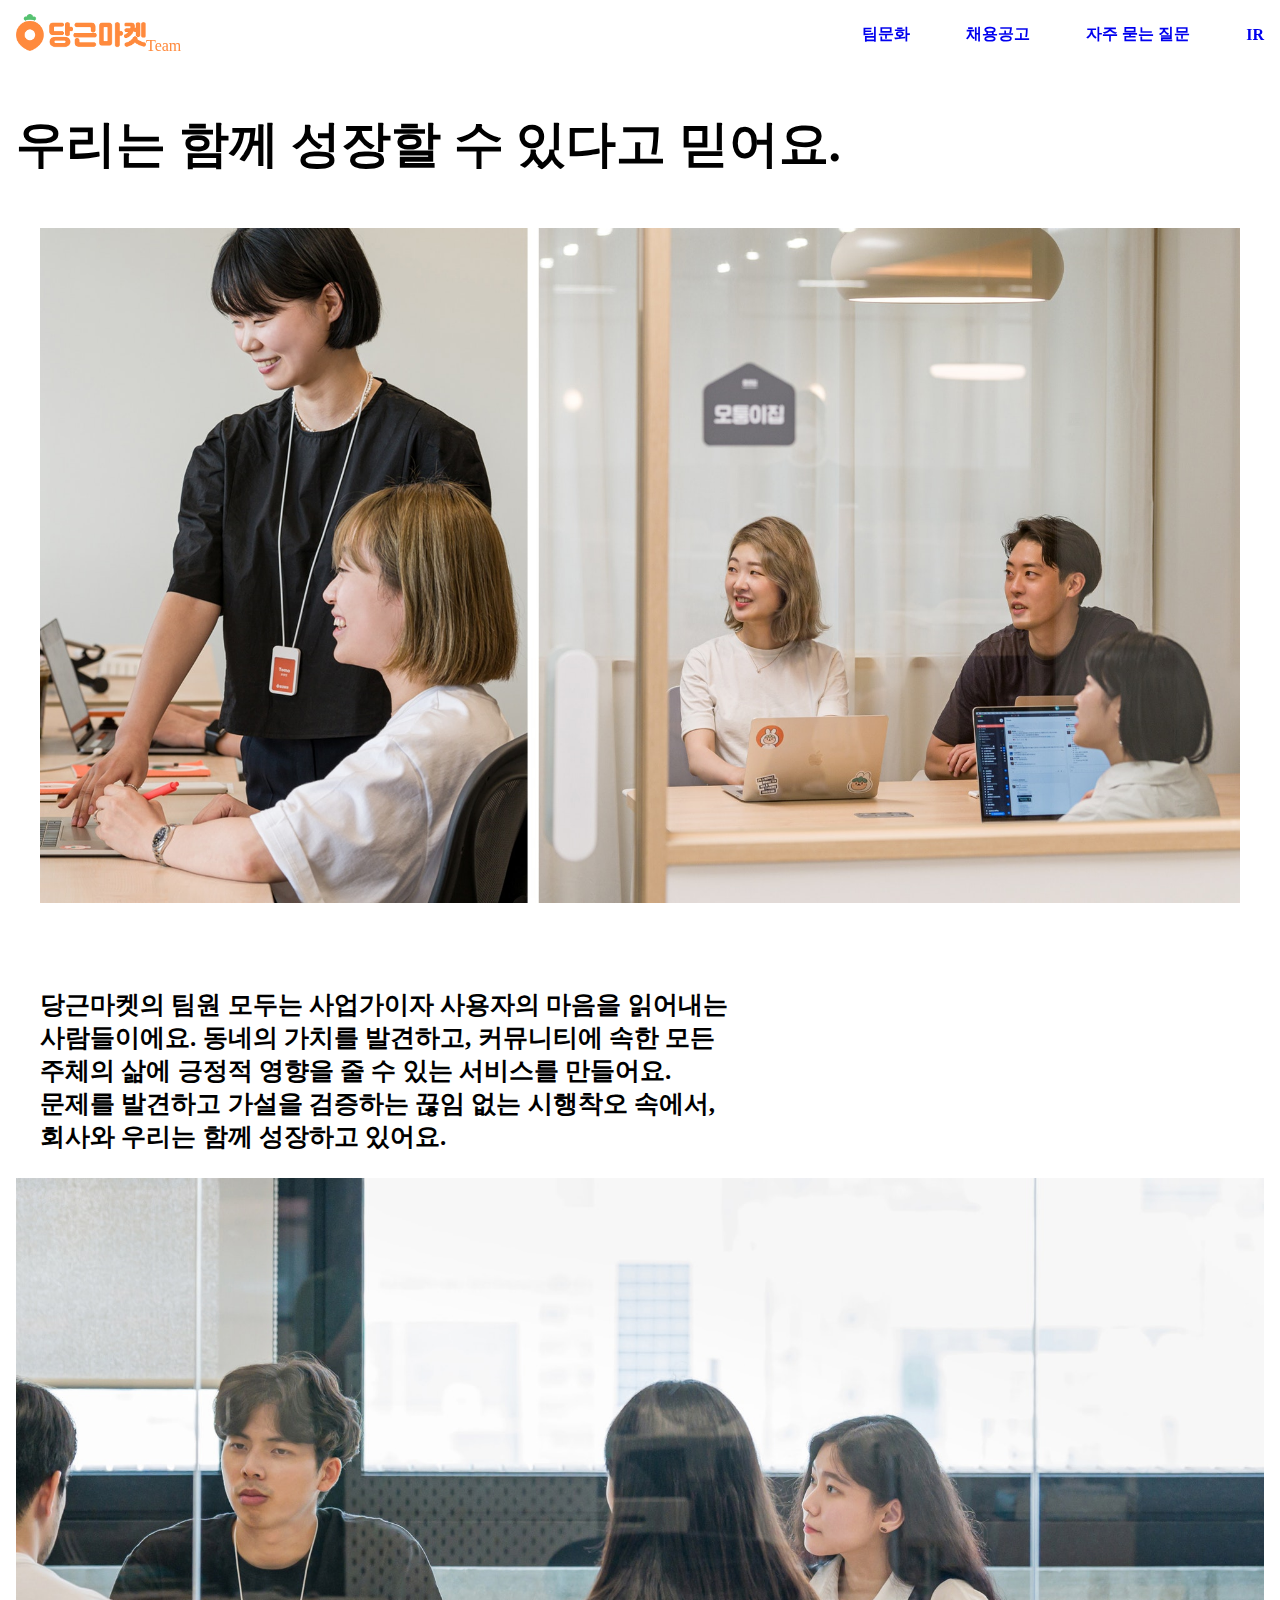
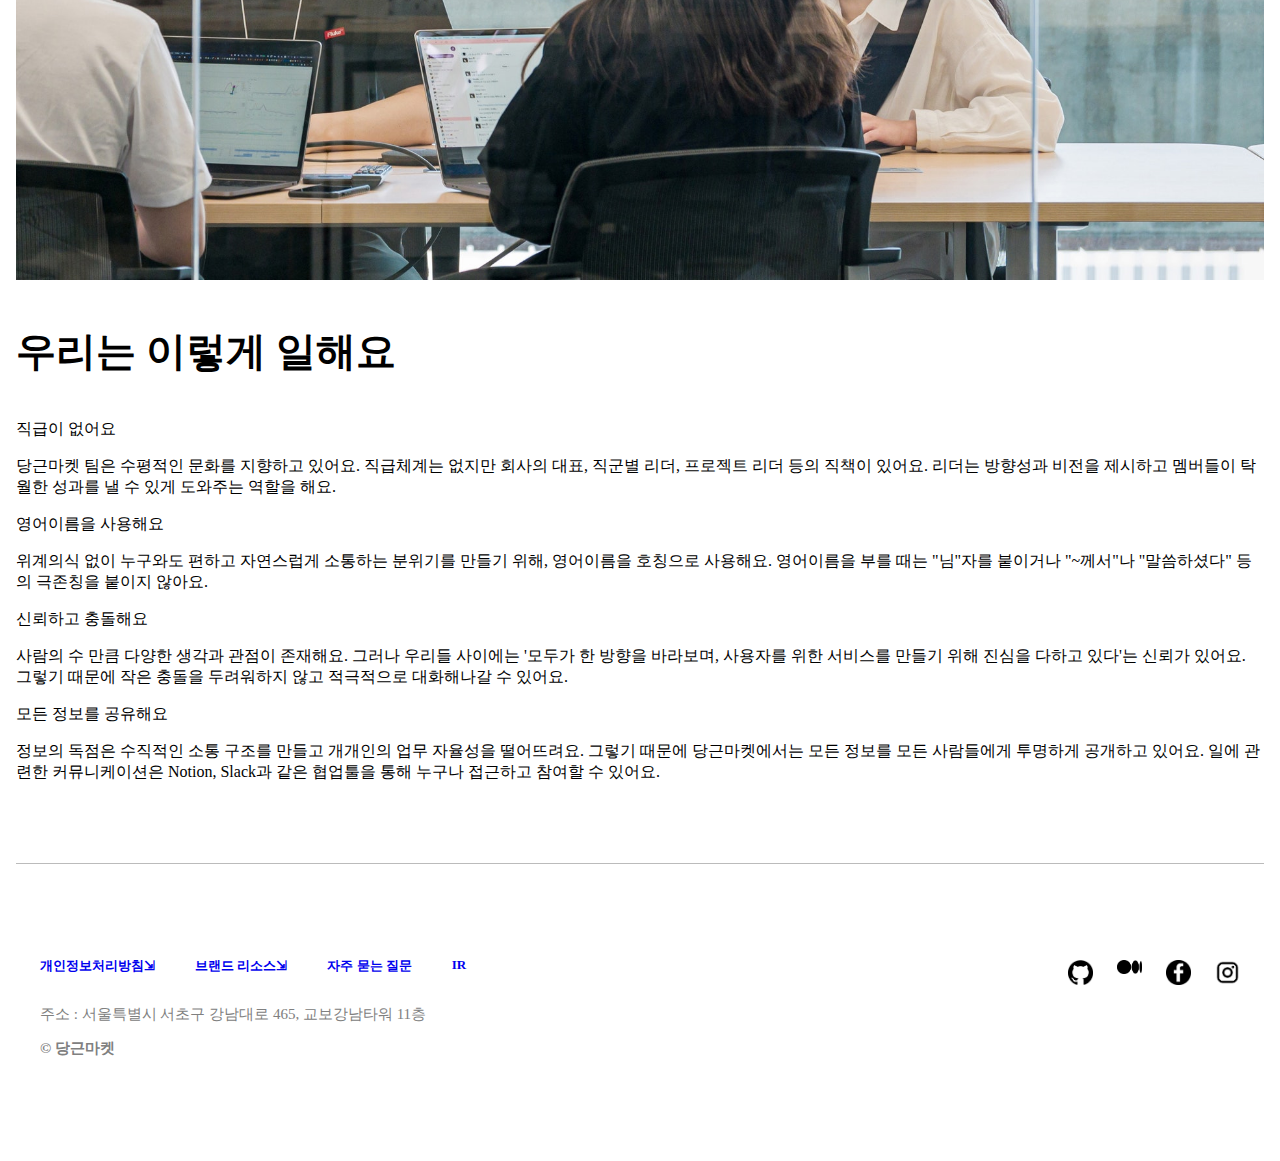
==== culture.html @ e8c67ddc "culture.html 구현 진행 중" ====
<!DOCTYPE html>
<html lang="en">
<head>
    <meta charset="UTF-8">
    <meta http-equiv="X-UA-Compatible" content="IE=edge">
    <meta name="viewport" content="width=device-width, initial-scale=1.0">
    <title>당근마켓 팀 문화</title>
    <link rel="stylesheet" href="./static/style.css">
    <link rel="stylesheet" href="./static/cultureSt.css">
</head>

<body>
    <div class="AllContents">
        <div class="banner">
            <div id="bannerIcon">
                <a id="Team" href="./index.html"><img src="./static/images/carrotLogo.jpg" width="130px">Team</a>
            </div>
            <ul id="bannerMenu">
                <li class="menu"><a class="pageLink" href="#">팀문화</a></li>
                <li class="menu"><a class="pageLink" href="./jobPosting.html">채용공고</a></li>
                <li class="menu"><a class="pageLink" href="./question.html">자주 묻는 질문</a></li>
                <li class="menu"><a class="pageLink" href="./IR.html">IR</a></li>
            </ul>
        </div>
        <p id="growthTop">우리는 함께 성장할 수 있다고 믿어요.</p>
        <section id="growth">
            <div id="teamPic"><img src="./static/images/culture1.jpg"></div>
            <p id="What">당근마켓의 팀원 모두는 사업가이자 사용자의 마음을 읽어내는
                사람들이에요. 동네의 가치를 발견하고, 커뮤니티에 속한 모든
                주체의 삶에 긍정적 영향을 줄 수 있는 서비스를 만들어요.
                문제를 발견하고 가설을 검증하는 끊임 없는 시행착오 속에서,
                회사와 우리는 함께 성장하고 있어요.
            </p>    
        </section>

        <div id="culture2"><img src="./static/images/culture2.jpg"></div>

        <p id="How">우리는 이렇게 일해요</p>

        <div>
            <section>
                <p>직급이 없어요</p>
                <p>당근마켓 팀은 수평적인 문화를 지향하고 있어요. 직급체계는
                    없지만 회사의 대표, 직군별 리더, 프로젝트 리더 등의 직책이
                    있어요. 리더는 방향성과 비전을 제시하고 멤버들이 탁월한 성과를
                    낼 수 있게 도와주는 역할을 해요.
                </p>
            </section>
            <section>
                <p>영어이름을 사용해요</p>
                <p>
                    위계의식 없이 누구와도 편하고 자연스럽게 소통하는 분위기를 
                    만들기 위해, 영어이름을 호칭으로 사용해요. 영어이름을 부를 때는
                    "님"자를 붙이거나 "~께서"나 "말씀하셨다" 등의 극존칭을 붙이지 않아요.
                </p>
            </section>
            <section>
                <p>신뢰하고 충돌해요</p>
                <p>
                    사람의 수 만큼 다양한 생각과 관점이 존재해요. 그러나 우리들 사이에는
                    '모두가 한 방향을 바라보며, 사용자를 위한 서비스를 만들기 위해
                    진심을 다하고 있다'는 신뢰가 있어요. 그렇기 때문에 작은 충돌을
                    두려워하지 않고 적극적으로 대화해나갈 수 있어요.
                </p>
            </section>
            <section>
                <p>모든 정보를 공유해요</p>
                <p>
                    정보의 독점은 수직적인 소통 구조를 만들고 개개인의 업무
                    자율성을 떨어뜨려요. 그렇기 때문에 당근마켓에서는 모든 정보를
                    모든 사람들에게 투명하게 공개하고 있어요. 일에 관련한 커뮤니케이션은
                    Notion, Slack과 같은 협업툴을 통해 누구나 접근하고 참여할 수 있어요.
                </p>
            </section>
        </div>
        
        <footer>
            <div id="bottom">
                <div id="loofootTop">
                    <ul id="foot">
                        <li><a class="footMenu" href="https://daangnmarket.notion.site/2250c10b8de341a691bf7936ac07de13">개인정보처리방침⇲</a></li>
                        <li><a class="footMenu" href="https://daangnmarket.notion.site/b21993880a6942c9aeacbcea09dc6ec5">브랜드 리소스⇲</a></li>
                        <li><a class="footMenu" href="./question.html">자주 묻는 질문</a></li>
                        <li><a class="footMenu" href="./IR.html">IR</a></li>
                    </ul>
                    <ul id="sharing">
                        <li><a class="footIcon" href="https://github.com/daangn"><img src="./static/images/github.jpg"></a></li>
                        <li><a  class="footIcon" href="https://medium.com/daangn"><img src="./static/images/medium.jpg"></a></li>
                        <li><a class="footIcon" href="https://www.facebook.com/daangn/"><img src="./static/images/facebook.jpg"></a></li>
                        <li><a class="footIcon" href="https://www.instagram.com/daangnmarket/"><img src="./static/images/insta.jpg"></a></li>
                    </ul>
                </div>
                <div id="detail">
                    <p id="address">주소 : 서울특별시 서초구 강남대로 465, 교보강남타워 11층</p>
                    <p id="corp">© 당근마켓</p>
                </div>
            </div>
        </footer>
    </div>
</body>
---- static/style.css ----
* {
    top: 0;
    left: 0;
}

div {
    display: block;
}

.AllContents {
    margin: 8px;
}

 /*본문에 만들 각 문단 가장 큰 덩이들*/
.loaf {
    display: block;
    margin: 0px;
    margin-bottom: 5.5rem;
}

/*banner*/

.pageLink {
    text-decoration: none;
}

.banner {
    display: flex;
    justify-content: space-between;
    align-items: center;
    height: 100%;
    position: sticky;
    top: 0px;
    background-color: white;
    right: 0px;
    left: 0px;
    margin: 0px;
}

@media (min-width: 36em) {
    .banner #bannerMenu {
        flex-direction: row;
        align-items: center;
        gap: 3.5rem;
        position: relative;
        transform: none;
        padding-left: 0;
        padding-right: 0;
        padding-top: 0;
        padding-bottom: 0;
    }
}

.banner #bannerMenu {
    display: flex;
    list-style: none;
    top: 0;
    left: 0;
    right: 0;
    bottom: 0;
    transition: background .3s ease-in-out;
    transition-property: background;
    transition-duration: 0.3s;
    transition-timing-function: ease-in-out;
    transition-delay: 0s;
    font-weight: bold;
}

.banner #bannerMenu > :hover {
    color: gray;
}

.banner #bannerMenu .menu {
    display: flex;
    justify-content: flex-end;
}

#Team {
    text-decoration: none;
    font-family: fantasy;
    color: rgb(255, 138, 61);
}

/*본문*/

/*윗 내용*/

@media (min-width: 576px) {
    .text {
        margin-bottom: 5.5rem;
    }
}

#text {
    display: block;
    font-size: 50px;
    font-weight: bold;
    margin-top: 70px;
    margin-bottom: 90px;
    /*box-sizing: border-box;
    max-width: var(--sizes-maxContent);
    margin: 0 auto;
    padding-left: 1.5rem;
    padding-right: 1.5rem;*/
}

h1 {
    display: block;
    font-size: 2em;
    margin-block-start: 0.67em;
    margin-block-end: 0.67em;
    margin-inline-start: 0px;
    margin-inline-end: 0px;
    font-weight: bold;
}

.contents #image1 {
    margin: 0px;
}

/*첫번째 큰 사진+ 월평균 어쩌구*/

#image1 img {
    max-width: 100%;
    height: auto;
    display: block;
}

#text2 {
    font-weight: bold;
    font-size: 25px;
    width: 60%;
    margin-top: 50px;
}

/*
#text2 {
    box-sizing: border-box;
    max-width: var(--sizes-maxContent);
    margin: 0 auto;
    grid-column-start: 1;
    font-weight: bold;
    white-space: pre-line;
    position: relative;
    overflow: hidden;
}*/



@media(min-width: 576px) {
    #text2 {
        display: flex;
    }
    #image1 {
        display: block;
    }
}

/*팀소개*/

#teamIntro {
    display: grid;
    grid-template-columns: 1fr 1fr;
    gap: 4.5rem;
}

#userValue {
    font-size: 2em;
}

#effort {
    display: flex;
    font-size: 18px;
    word-spacing: 1.5px;
    margin: 0;
    max-width: 500px;
}

#teamIntro2 {
    display: flex;
    flex-direction: column;
    min-width: 300px;
    font-size: 20px;
}

h4 {
    margin: 0;
}

/*팀원들의 한 마디*/

/*#teamIntroduction */

#teamIntroduction {
    margin-top: 100px;
    margin-bottom: 100px;
}

.introDetail {
    display: flex;
    flex-direction: row;
    gap: 2.5rem;
    overflow: hidden;
    margin-bottom: 50px;
}

#group1 {
    display: flex;
    flex-direction: row;
    gap: 3.5rem;
    margin: 0px;
    min-width: 100%;
    justify-content: center;
}

#group2 {
    display: flex;
    flex-direction: row;
    gap: 3.5rem;
    min-width: 100%;
    justify-content: center;
}

#group3 {
    display: flex;
    flex-direction: row;
    gap: 3.5rem;
    min-width: 100%;
    justify-content: center;
}

.member {
    display: grid;
    flex-direction: column;
    min-width: 40%;
}

.memberPicture {
    margin: 0px;
    max-width: 600px;
    display: block;
}
/*
@media (min-width: 48em) {
    .memberPicture {
        width: 400px;
    }
}*/

.memberNote {
    display: flex;
    flex-direction: column;
    max-width: 600px;
    margin: 0px;
    gap: 10px;
}

.memberPicture img {
    max-width: 100%;
    height: auto;
    display: block;
}

.memberQuote {
    display: flex;
    margin: 0px;
    font-weight: bold;
    font-size: 28px;
    width: auto;
}

.memberInfo {
    margin: 0px;
    font-size: 20px;
    color: rgb(82, 82, 82);
}

.btn img {
    width: 14px;
    height: auto;
}
/*
.button > .btn:active {
    background-color: black;
    color: white;
}*/



.button {
    text-align: center;
    display: flex;
    justify-content: center;
    gap: 40px;
}

#Team {
    scroll-behavior: smooth;
}

/*팀 문화*/

#teamWord {
    font-weight: bold;
    font-size: 20px;
}

#WeCan {
    font-size: 40px;
    font-weight: bold;
}

#seeMore {
    font-weight: bold;
    font-size: 20px;
    text-decoration: none;
}

#CultureDetail {
    margin-bottom: 30px;
}

#teamCulture {
    display:flex;
    gap: 5rem;
    margin-bottom: 180px;
    margin-top: 70px;
    justify-content: center;
}


#check {
    margin: 0px;
    display: block;
}

#TeamCulture {
    min-width: 390px;
}

#check img {
    float: right;
}

/*마지막 사진+ 지금, 당근마켓의 . . .*/

#lastImg {
    width: 100%;
    height: auto;
    display: block;
    margin: 0px;
    overflow: hidden;
}

#lastImg img {
    width: 100%;
    height: auto;
    margin: 0px;
    vertical-align: top;
    position: relative;
    overflow: top;
}


.work {
    display: block;
    width: 100%;
    height: auto;
}

#Now {
    text-align: center;
}

#now {
    font-size: 40px;
    font-weight: bold;
}

#join {
    text-decoration: none;
    font-weight: bold;
    font-size: 20px;
}


/*footer*/

footer {
    margin-top: 5rem;
}

#bottom #loofootTop {
    display: flex;
    justify-content: space-between;
}

#foot {
    list-style: none;
    display: flex;
    gap: 2.5rem;
    font-size: small;
    font-weight: bold;
    padding: 0px;
}

#foot .footMenu {
    text-decoration-line: none;
}

#sharing {
    list-style: none;
    display: flex;
    gap: 1.5rem;
}

#sharing .footIcon img {
    width: 25px;
    height: auto;
}

#bottom #detail {
    display: grid;
}

#detail #address {
    font-size: 15px;
    color: gray;
    margin: 0px;
}

#detail #corp {
    font-weight: bold;
    font-size: 15px;
    color: gray;
}

#bottom {
    border-top: 1px solid rgb(187, 187, 187);
    display: grid;
    padding-top: 5rem;
    padding-bottom: 5rem;
    padding-left: 1.5rem;
    padding-right: 1.5rem;
}
---- static/cultureSt.css ----
#growthTop {
    display: block;
    font-size: 50px;
    font-weight: bold;
}

#teamPic {
    grid-column-start: 1;
    grid-column-end: end;
}

#teamPic img {
    width: 100%;
    height: auto;
}

#What {
    font-size: 25px;
    font-weight: bold;
    padding-left: 0rem;
    padding-right: 0rem;

    grid-column-start: 1;
    grid-column-end: end;

    max-width: 75rem;

    box-sizing: border-box;
    white-space: pre-line;

    display: block;
    margin-block-start: 1em;
    margin-block-end: 1em;
    margin-inline-start: 0px;
    margin-inline-end: 0px;
}

#growth {
    box-sizing: border-box;
    margin-top: 0px;
    margin-right: auto;
    margin-bottom: 0px;
    margin-left: auto;
    padding-left: 1.5rem;
    padding-right: 1.5rem;
    gap: 3.5rem;
    
    display: grid;
    grid-template-rows: auto auto;
    grid-template-columns: repeat(3, 1fr);
    width: 100%;
}

#culture2 img {
    width: 100%;
    height: auto;
}

#How {
    font-size: 40px;
    font-weight: bold;
}
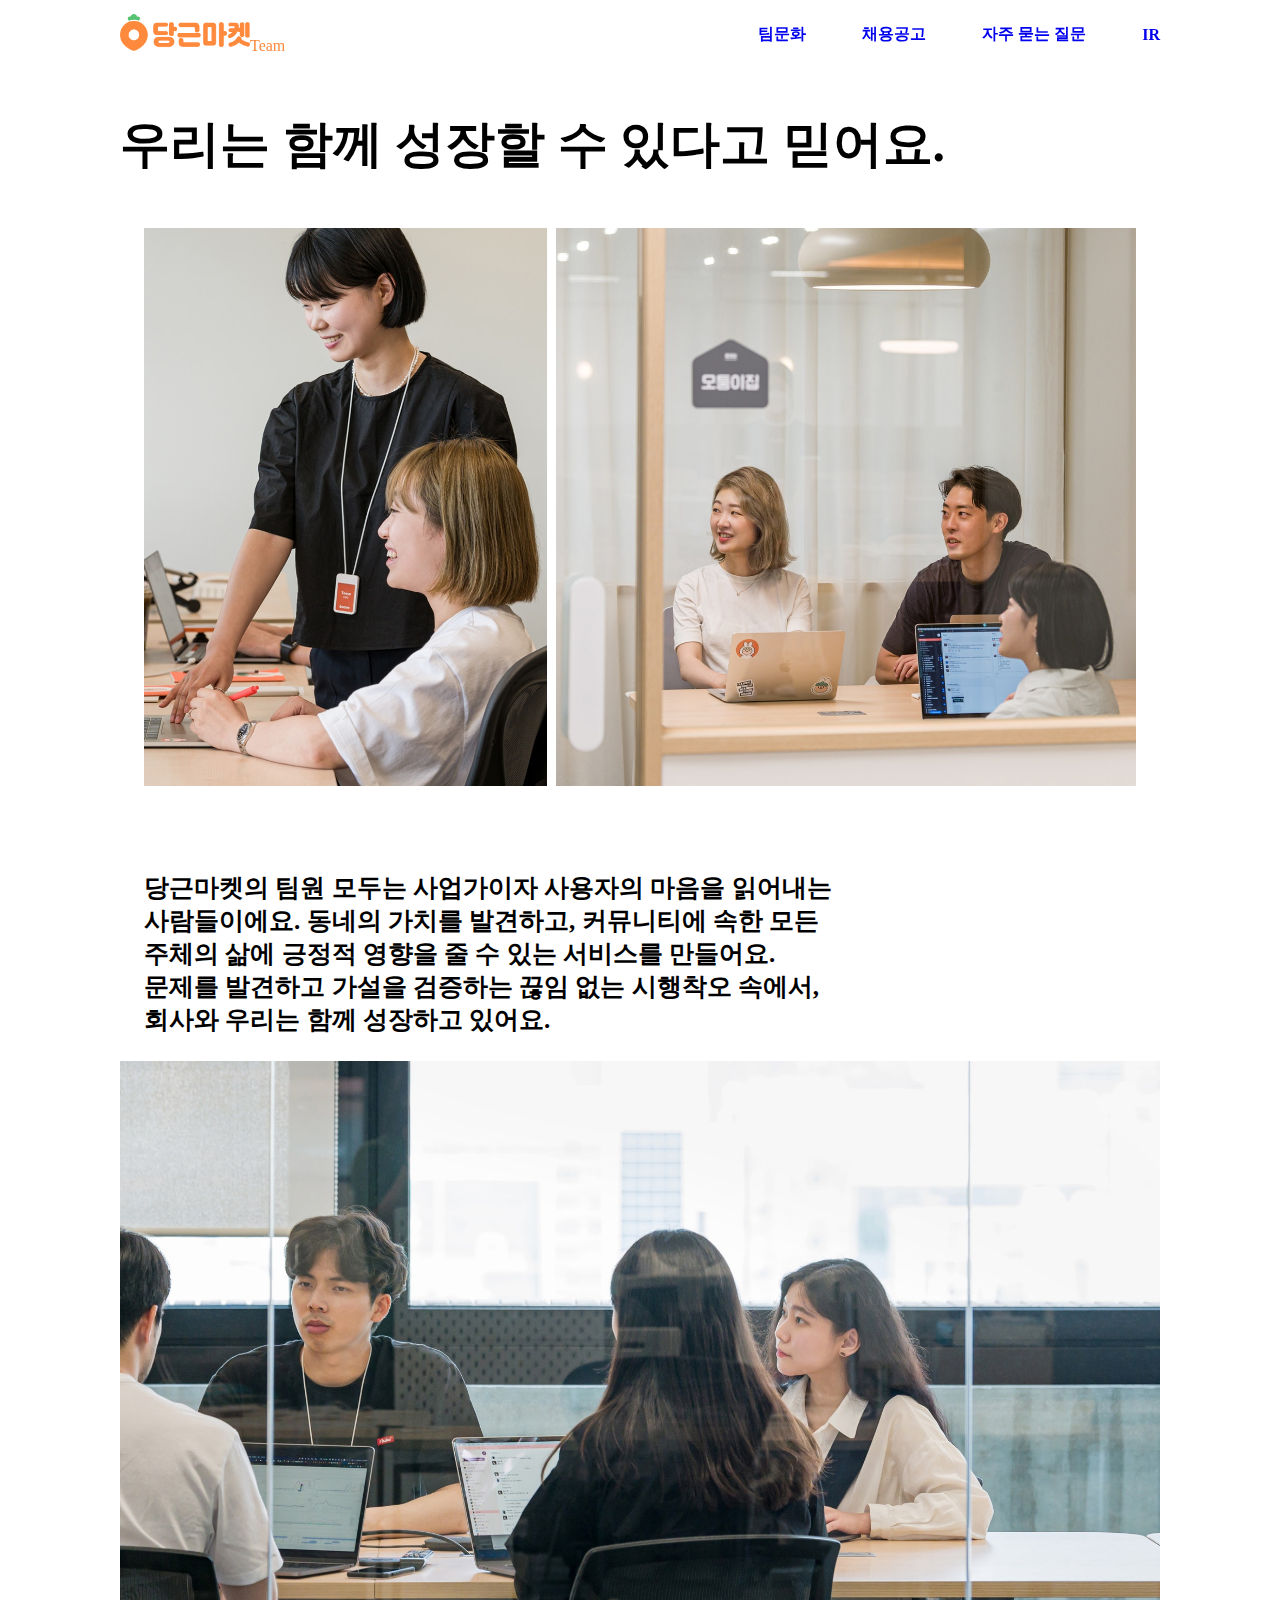
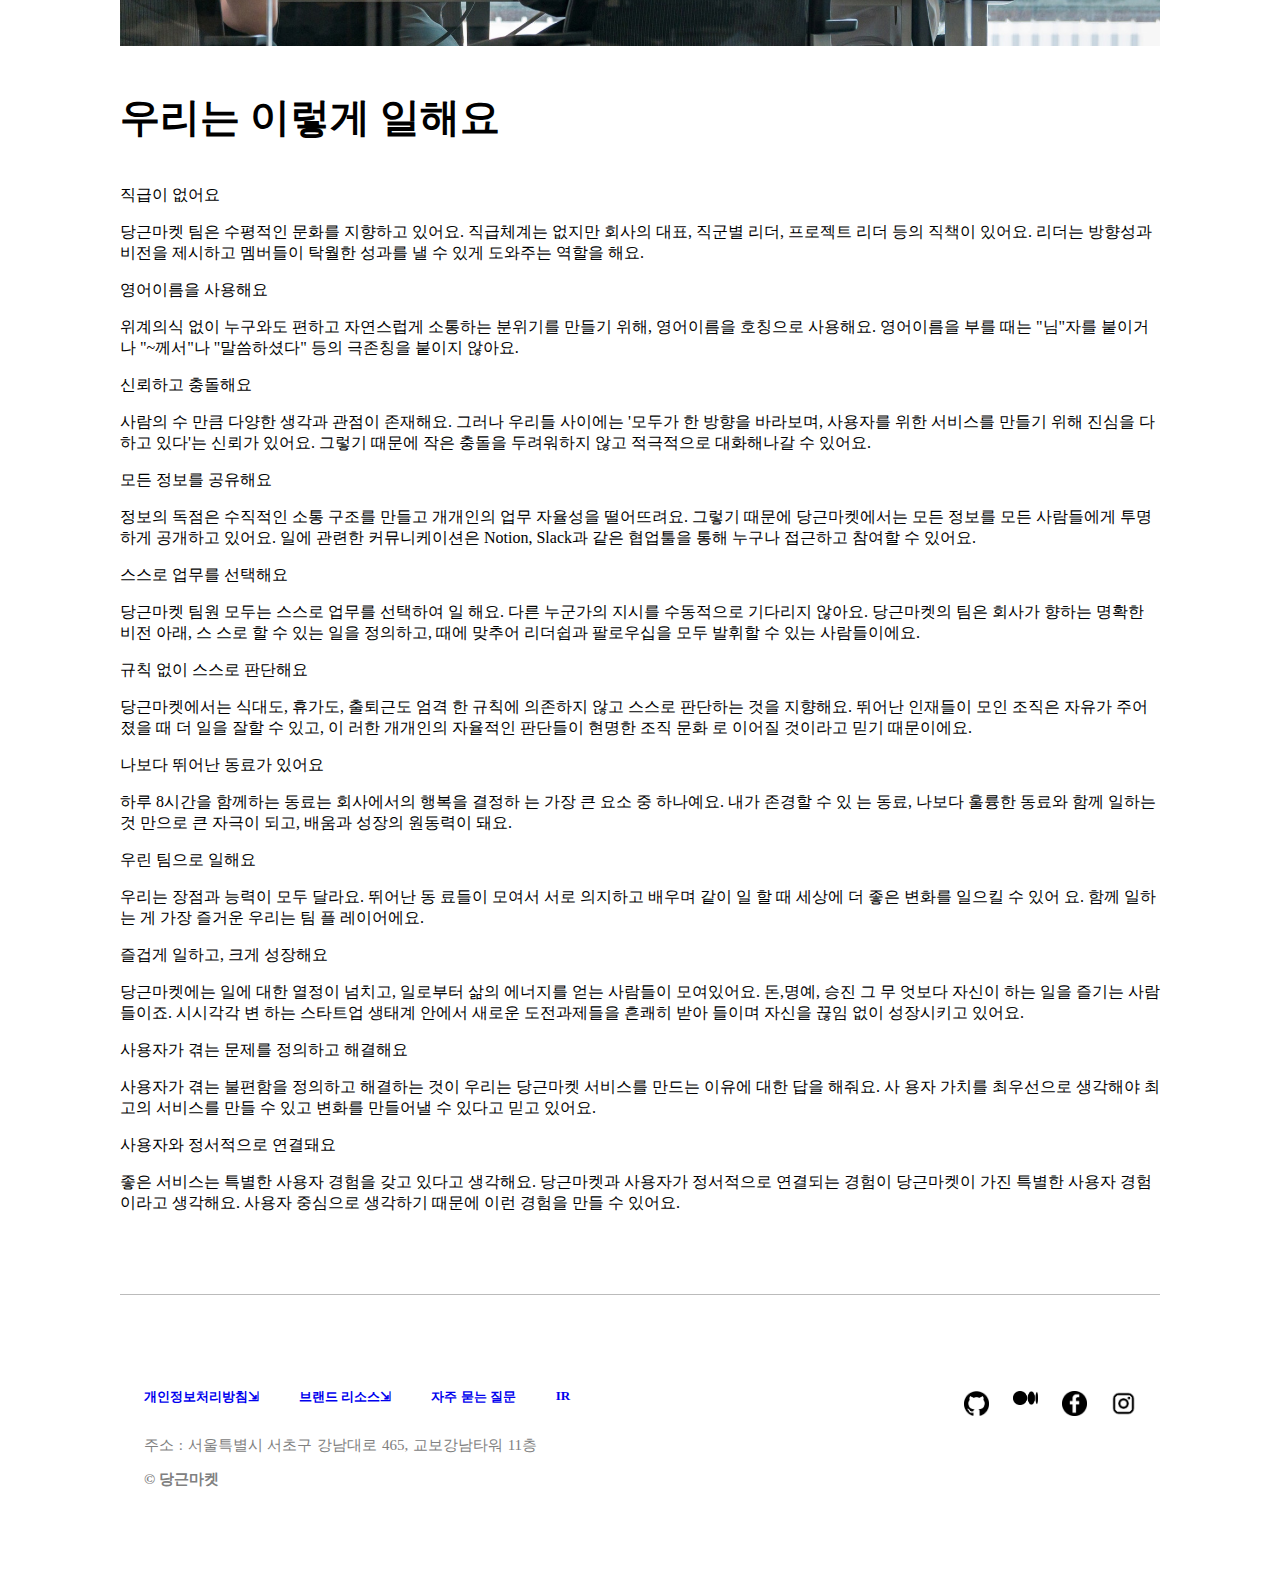
==== commit fa2e28ad: "culture 내용 추가" ====
--- a/culture.html
+++ b/culture.html
@@ -72,6 +72,73 @@
                     Notion, Slack과 같은 협업툴을 통해 누구나 접근하고 참여할 수 있어요.
                 </p>
             </section>
+
+            <section>
+                <p>스스로 업무를 선택해요</p>
+                <p>당근마켓 팀원 모두는 스스로 업무를 선택하여 일
+                해요. 다른 누군가의 지시를 수동적으로 기다리지 않아요. 
+                당근마켓의 팀은 회사가 향하는 명확한 비전 아래, 스
+                스로 할 수 있는 일을 정의하고, 때에 맞추어 리더쉽과
+                 팔로우십을 모두 발휘할 수 있는 사람들이에요.</p>
+            </section>
+            <section>
+                <p>규칙 없이 스스로 판단해요</p>
+                <p>당근마켓에서는 식대도, 휴가도, 출퇴근도 엄격
+                한 규칙에 의존하지 않고 스스로 판단하는 
+                것을 지향해요. 뛰어난 인재들이 모인 조직은
+                 자유가 주어졌을 때 더 일을 잘할 수 있고, 이
+                 러한 개개인의 자율적인 판단들이 현명한 조직 문화
+                 로 이어질 것이라고 믿기 때문이에요.</p>
+            </section>
+
+            <section>
+                <p>나보다 뛰어난 동료가 있어요</p>
+                <p>
+                    하루 8시간을 함께하는 동료는 회사에서의 행복을 결정하
+                    는 가장 큰 요소 중 하나예요. 내가 존경할 수 있
+                    는 동료, 나보다 훌륭한 동료와 함께 일하는 
+                    것 만으로 큰 자극이 되고, 배움과 성장의 
+                    원동력이 돼요.
+                </p>
+            </section>
+            <section>
+                <p>우린 팀으로 일해요</p>
+                <p>
+                    우리는 장점과 능력이 모두 달라요. 뛰어난 동
+                    료들이 모여서 서로 의지하고 배우며 같이 일
+                    할 때 세상에 더 좋은 변화를 일으킬 수 있어
+                    요. 함께 일하는 게 가장 즐거운 우리는 팀 플
+                    레이어에요.
+                </p>
+            </section>
+            <section>
+                <p>즐겁게 일하고, 크게 성장해요</p>
+                <p>
+                    당근마켓에는 일에 대한 열정이 넘치고, 일로부터 삶의 
+                    에너지를 얻는 사람들이 모여있어요. 돈,명예, 승진 그 무
+                    엇보다 자신이 하는 일을 즐기는 사람들이죠. 시시각각 변
+                    하는 스타트업 생태계 안에서 새로운 도전과제들을 흔쾌히 받아
+                    들이며 자신을 끊임 없이 성장시키고 있어요.
+                </p>
+            </section>
+
+            <section>
+                <p>사용자가 겪는 문제를 정의하고 해결해요</p>
+                <p>
+                    사용자가 겪는 불편함을 정의하고 해결하는 것이 우리는
+                    당근마켓 서비스를 만드는 이유에 대한 답을 해줘요. 사
+                    용자 가치를 최우선으로 생각해야 최고의 서비스를 만들 수
+                    있고 변화를 만들어낼 수 있다고 믿고 있어요.
+                </p>
+            </section>
+            <section>
+                <p>사용자와 정서적으로 연결돼요</p>
+                <p>
+                    좋은 서비스는 특별한 사용자 경험을 갖고 있다고 생각해요. 당근마켓과 
+                    사용자가 정서적으로 연결되는 경험이 당근마켓이 가진 특별한 사용자 
+                    경험이라고 생각해요. 사용자 중심으로 생각하기 때문에 이런 경험을 만들 수 있어요.
+                </p>
+            </section>
         </div>
         
         <footer>
--- a/static/style.css
+++ b/static/style.css
@@ -3,15 +3,18 @@
     left: 0;
 }
 
+a :hover {
+    color: gray;
+}
+
 div {
     display: block;
 }
 
 .AllContents {
-    margin: 8px;
-}
-
- /*본문에 만들 각 문단 가장 큰 덩이들*/
+    margin: 0 7em;
+}
+
 .loaf {
     display: block;
     margin: 0px;
@@ -22,6 +25,10 @@
 
 .pageLink {
     text-decoration: none;
+}
+
+.menu > .pageLink :hover {
+    color: gray;
 }
 
 .banner {
@@ -66,10 +73,6 @@
     font-weight: bold;
 }
 
-.banner #bannerMenu > :hover {
-    color: gray;
-}
-
 .banner #bannerMenu .menu {
     display: flex;
     justify-content: flex-end;
@@ -133,6 +136,11 @@
     margin-top: 50px;
 }
 
+#text2 > p {
+    word-spacing: 1px;
+    line-height: 1.4;
+}
+
 /*
 #text2 {
     box-sizing: border-box;
@@ -166,6 +174,8 @@
 
 #userValue {
     font-size: 2em;
+    word-spacing: 1px;
+    line-height: 1.4;
 }
 
 #effort {
@@ -174,6 +184,8 @@
     word-spacing: 1.5px;
     margin: 0;
     max-width: 500px;
+    word-spacing: 1px;
+    line-height: 1.4;
 }
 
 #teamIntro2 {
@@ -183,8 +195,9 @@
     font-size: 20px;
 }
 
-h4 {
+#teamIntro2 > h4 {
     margin: 0;
+    word-spacing: 1px;
 }
 
 /*팀원들의 한 마디*/
@@ -194,52 +207,77 @@
 #teamIntroduction {
     margin-top: 100px;
     margin-bottom: 100px;
+    
+    overflow: hidden;
+}
+
+.container {
+    width: 100%;
+    transition: 0.5s ease-in-out;
+    height: auto;
+    position: relative;
+    z-index: -1;
+    display: flex;
 }
 
 .introDetail {
+    display: flex;
+    flex-direction: row;
+    gap: 2.5rem;
+    margin-bottom: 50px;
+    /* overflow: hidden; */
+}
+
+.group {
+    display: flex;
+    flex-direction: row;
+    gap: 3.5rem;
+    margin: 0px;
+    min-width: 100%;
+    justify-content: center;
+}
+
+/* .introDetail {
     display: flex;
     flex-direction: row;
     gap: 2.5rem;
     overflow: hidden;
     margin-bottom: 50px;
-}
-
-#group1 {
+
+}
+
+.container {
+    width: 300%;
+    height: 100%;
+    transition: transform 0.5s;
+    height: auto;
+    overflow: hidden;
+}
+
+.group {
     display: flex;
     flex-direction: row;
     gap: 3.5rem;
     margin: 0px;
-    min-width: 100%;
+    width: 100vw;
     justify-content: center;
-}
-
-#group2 {
-    display: flex;
-    flex-direction: row;
-    gap: 3.5rem;
-    min-width: 100%;
-    justify-content: center;
-}
-
-#group3 {
-    display: flex;
-    flex-direction: row;
-    gap: 3.5rem;
-    min-width: 100%;
-    justify-content: center;
-}
+    float: left;
+} */
 
 .member {
     display: grid;
-    flex-direction: column;
-    min-width: 40%;
-}
-
-.memberPicture {
-    margin: 0px;
-    max-width: 600px;
-    display: block;
-}
+    /* min-width: 40%; */
+    grid-template-rows: repeat(2, min-content);
+    row-gap: 2rem;
+}
+
+/* .memberPicture {
+    margin: 0px;
+    min-width: 300px;
+    height: auto;
+    display: grid;
+} */
+
 /*
 @media (min-width: 48em) {
     .memberPicture {
@@ -252,13 +290,23 @@
     flex-direction: column;
     max-width: 600px;
     margin: 0px;
-    gap: 10px;
-}
-
-.memberPicture img {
+    gap: 2rem;
+}
+
+/* .memberPicture img {
     max-width: 100%;
     height: auto;
     display: block;
+} */
+
+.member > picture {
+    margin: 0;
+}
+
+.member > picture img {
+    width: 100%;
+    height: 100%;
+    margin: 0;
 }
 
 .memberQuote {
@@ -267,6 +315,8 @@
     font-weight: bold;
     font-size: 28px;
     width: auto;
+    word-spacing: 1px;
+    line-height: 1.4;
 }
 
 .memberInfo {
@@ -275,45 +325,81 @@
     color: rgb(82, 82, 82);
 }
 
-.btn img {
+/* .btn img {
     width: 14px;
     height: auto;
-}
+} */
 /*
 .button > .btn:active {
     background-color: black;
     color: white;
 }*/
 
-
-
 .button {
     text-align: center;
     display: flex;
     justify-content: center;
     gap: 40px;
-}
-
-#Team {
     scroll-behavior: smooth;
 }
 
+.button img {
+    width: 14px;
+    height: auto;
+    cursor: pointer;
+}
+
+#nextBtn {
+    width: 50px;
+    position: absolute;
+    top: 140vw;
+    left: 93vw;
+    cursor: pointer;
+}
+
+#beforeBtn {
+    width: 50px;
+    position: absolute;
+    top: 140vw;
+    left: 2vw;
+    cursor: pointer;
+}
+
+/* .introDetail .goRight {
+    display: flex;
+    width: 100%;
+    height: 100%;
+    top: -900px;
+} */
+
+/* .introDetail .goRight img{
+    width: 45px;
+} */
+
 /*팀 문화*/
 
 #teamWord {
     font-weight: bold;
     font-size: 20px;
+    word-spacing: 1px;
 }
 
 #WeCan {
     font-size: 40px;
     font-weight: bold;
+    word-spacing: 1px;
+    line-height: 1.4;
 }
 
 #seeMore {
     font-weight: bold;
     font-size: 20px;
     text-decoration: none;
+}
+
+#seeMore > img {
+    width: 25px;
+    height: auto;
 }
 
 #CultureDetail {
@@ -383,6 +469,11 @@
     font-size: 20px;
 }
 
+#join > img {
+    width: 25px;
+    height: auto;
+}
+
 
 /*footer*/
 
@@ -427,6 +518,7 @@
     font-size: 15px;
     color: gray;
     margin: 0px;
+    word-spacing: 1px;
 }
 
 #detail #corp {
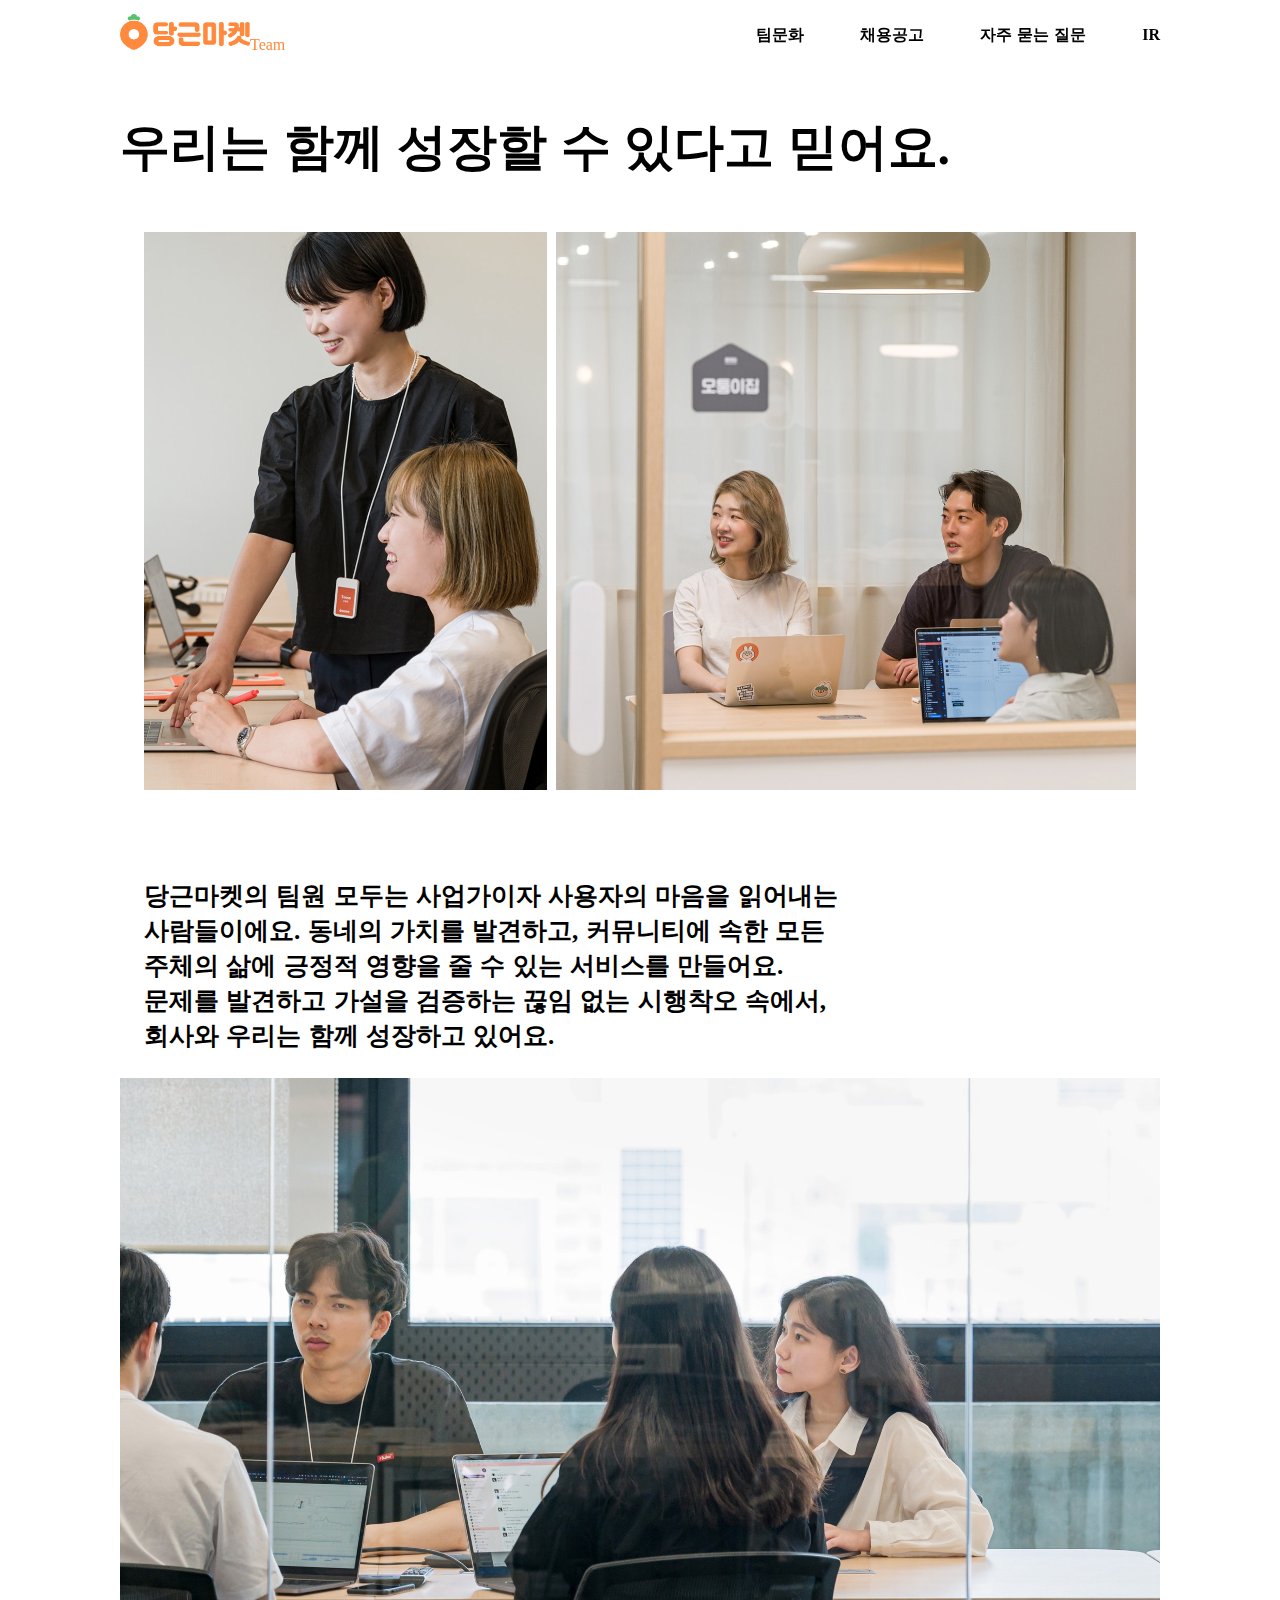
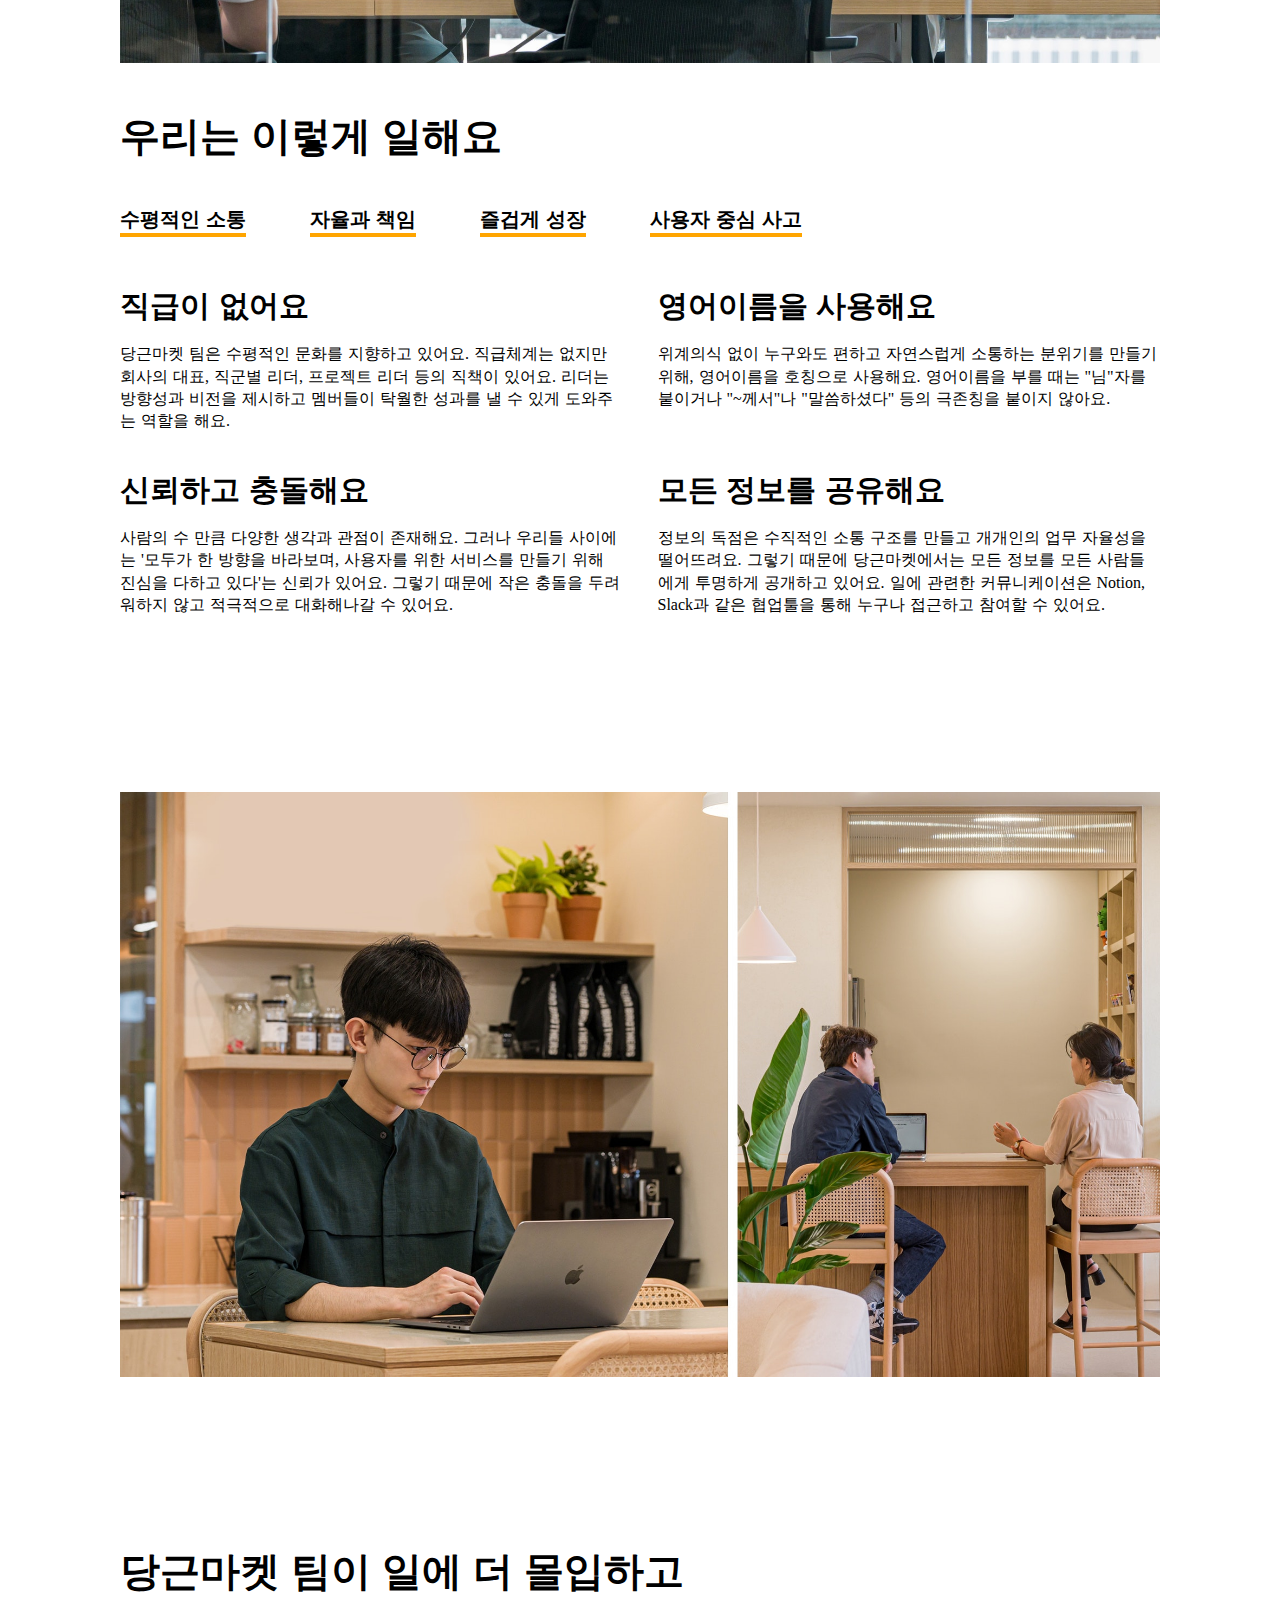
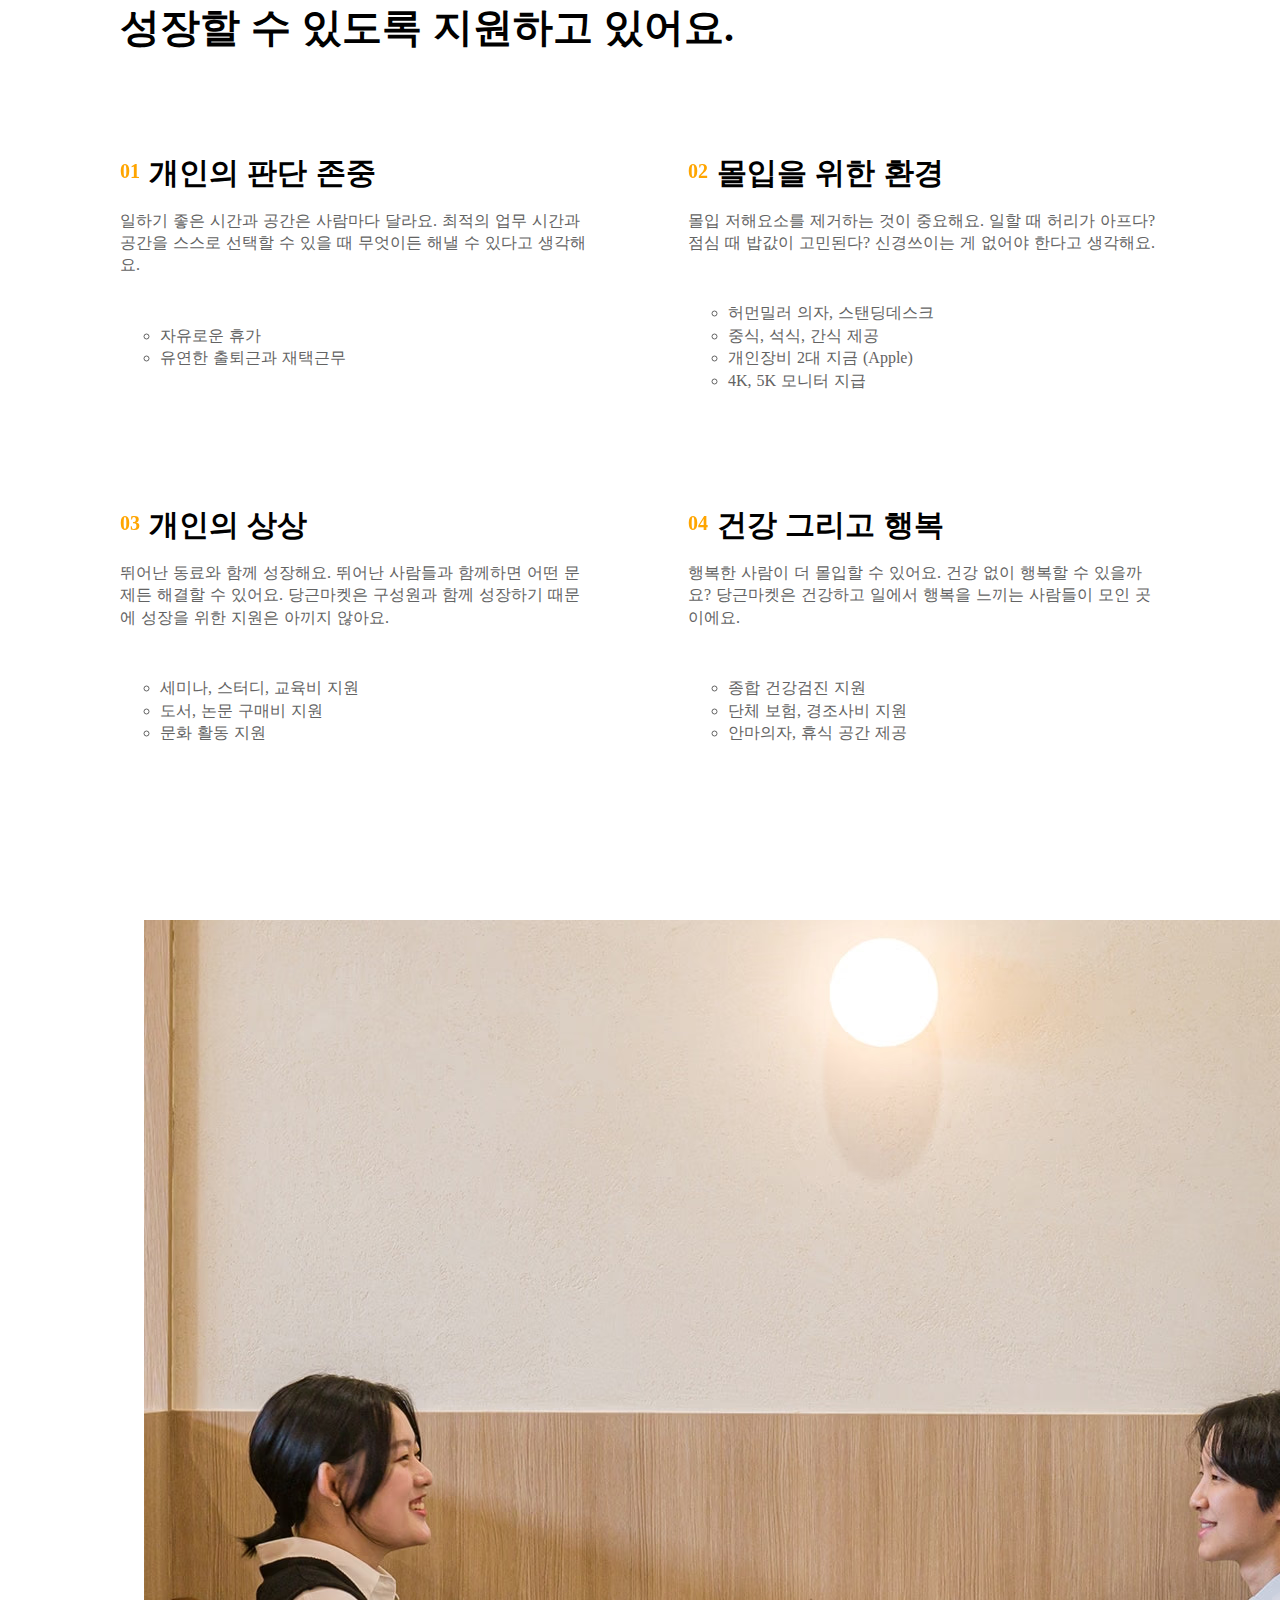
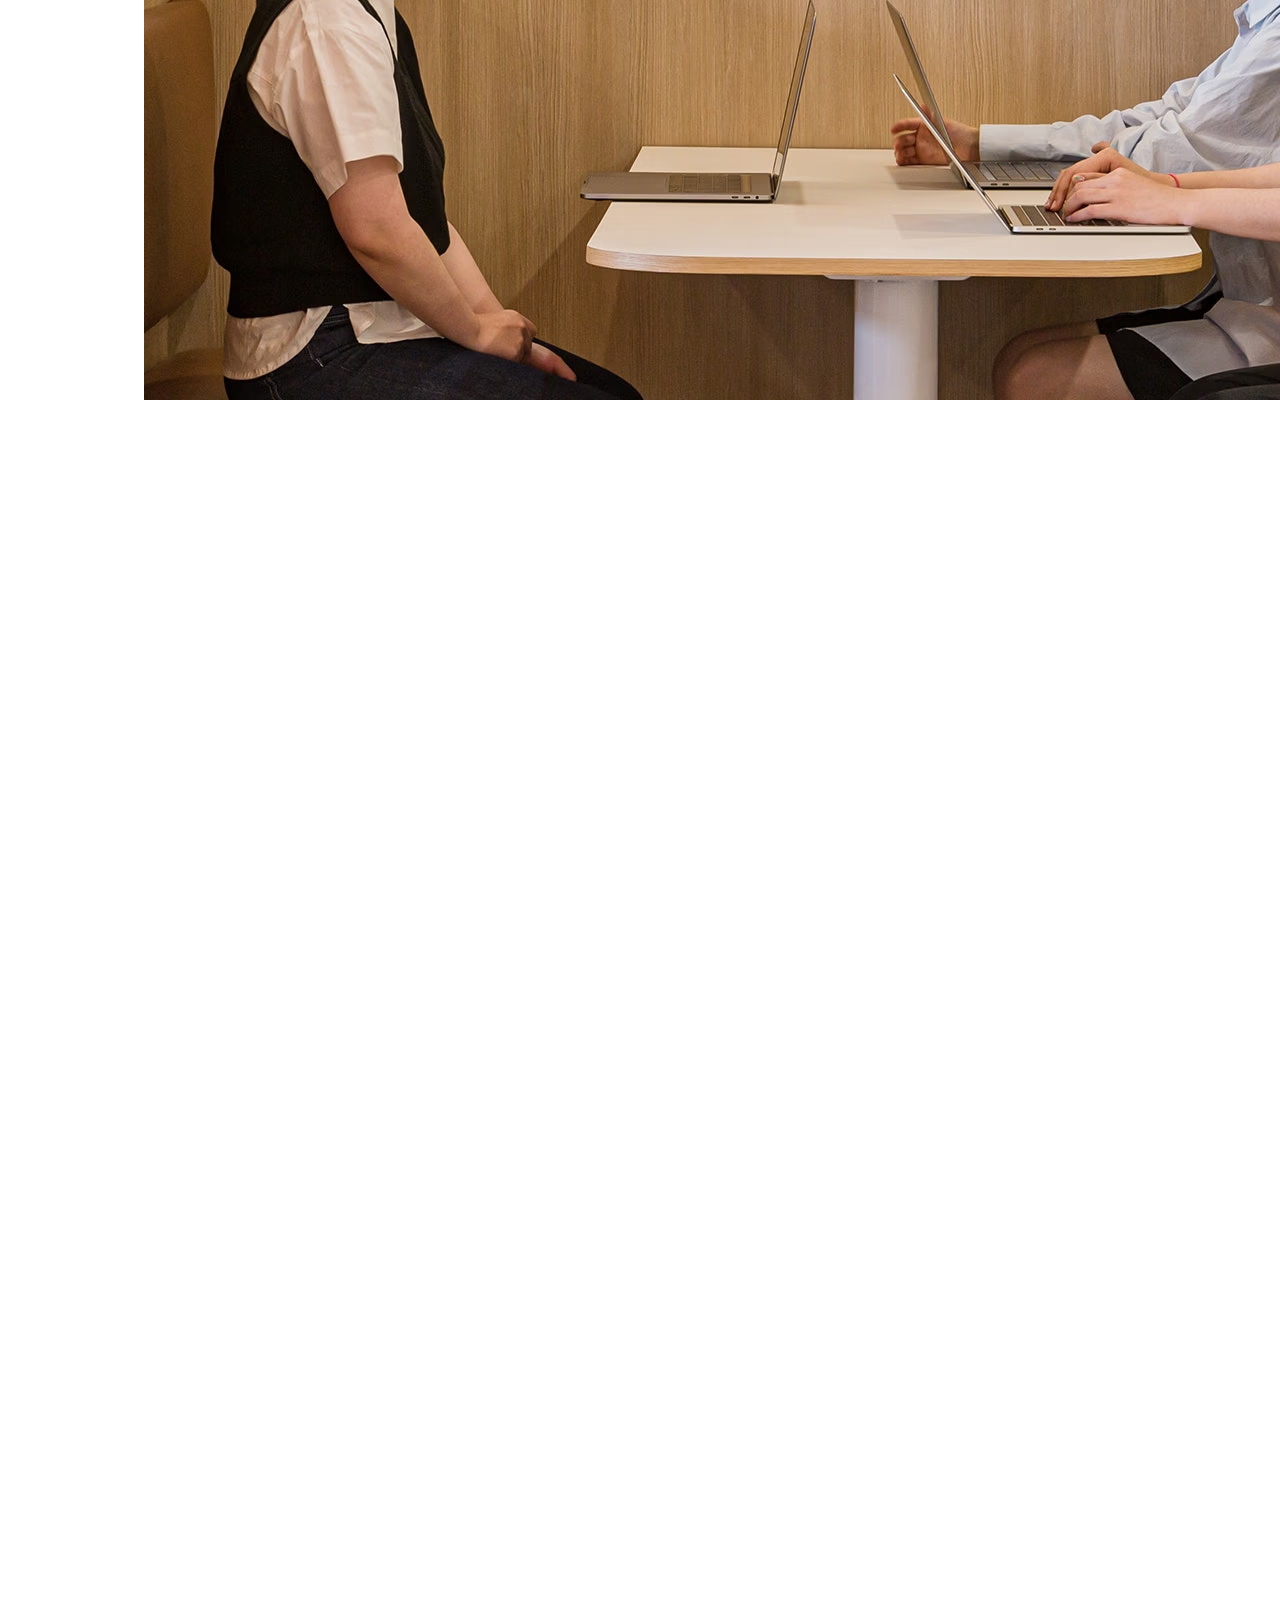
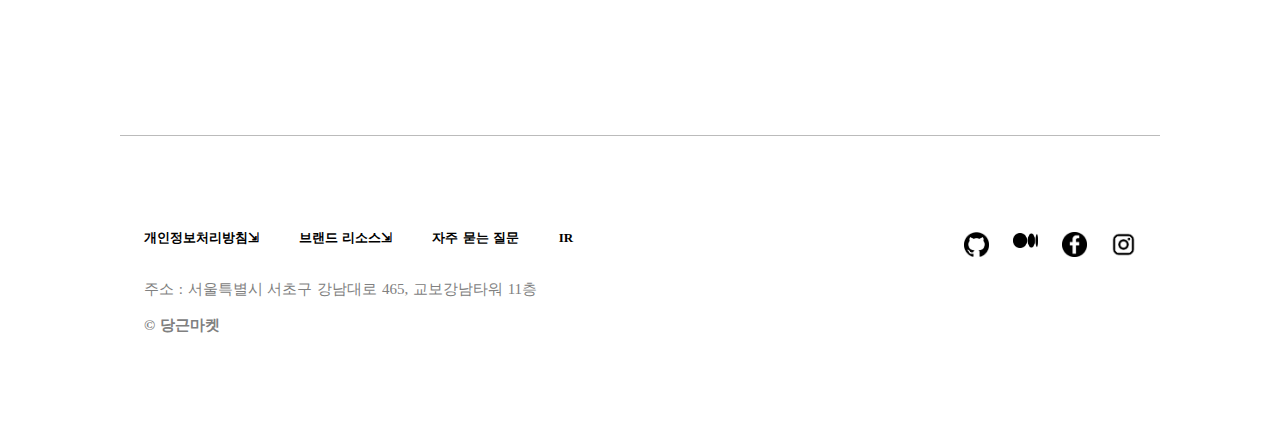
==== commit ea8c83b0: "cultrue 업뎃" ====
--- a/culture.html
+++ b/culture.html
@@ -37,108 +37,219 @@
 
         <p id="How">우리는 이렇게 일해요</p>
 
-        <div>
-            <section>
-                <p>직급이 없어요</p>
-                <p>당근마켓 팀은 수평적인 문화를 지향하고 있어요. 직급체계는
-                    없지만 회사의 대표, 직군별 리더, 프로젝트 리더 등의 직책이
-                    있어요. 리더는 방향성과 비전을 제시하고 멤버들이 탁월한 성과를
-                    낼 수 있게 도와주는 역할을 해요.
-                </p>
-            </section>
-            <section>
-                <p>영어이름을 사용해요</p>
-                <p>
-                    위계의식 없이 누구와도 편하고 자연스럽게 소통하는 분위기를 
-                    만들기 위해, 영어이름을 호칭으로 사용해요. 영어이름을 부를 때는
-                    "님"자를 붙이거나 "~께서"나 "말씀하셨다" 등의 극존칭을 붙이지 않아요.
-                </p>
-            </section>
-            <section>
-                <p>신뢰하고 충돌해요</p>
-                <p>
-                    사람의 수 만큼 다양한 생각과 관점이 존재해요. 그러나 우리들 사이에는
-                    '모두가 한 방향을 바라보며, 사용자를 위한 서비스를 만들기 위해
-                    진심을 다하고 있다'는 신뢰가 있어요. 그렇기 때문에 작은 충돌을
-                    두려워하지 않고 적극적으로 대화해나갈 수 있어요.
-                </p>
-            </section>
-            <section>
-                <p>모든 정보를 공유해요</p>
-                <p>
-                    정보의 독점은 수직적인 소통 구조를 만들고 개개인의 업무
-                    자율성을 떨어뜨려요. 그렇기 때문에 당근마켓에서는 모든 정보를
-                    모든 사람들에게 투명하게 공개하고 있어요. 일에 관련한 커뮤니케이션은
-                    Notion, Slack과 같은 협업툴을 통해 누구나 접근하고 참여할 수 있어요.
-                </p>
-            </section>
-
-            <section>
-                <p>스스로 업무를 선택해요</p>
-                <p>당근마켓 팀원 모두는 스스로 업무를 선택하여 일
-                해요. 다른 누군가의 지시를 수동적으로 기다리지 않아요. 
-                당근마켓의 팀은 회사가 향하는 명확한 비전 아래, 스
-                스로 할 수 있는 일을 정의하고, 때에 맞추어 리더쉽과
-                 팔로우십을 모두 발휘할 수 있는 사람들이에요.</p>
-            </section>
-            <section>
-                <p>규칙 없이 스스로 판단해요</p>
-                <p>당근마켓에서는 식대도, 휴가도, 출퇴근도 엄격
-                한 규칙에 의존하지 않고 스스로 판단하는 
-                것을 지향해요. 뛰어난 인재들이 모인 조직은
-                 자유가 주어졌을 때 더 일을 잘할 수 있고, 이
-                 러한 개개인의 자율적인 판단들이 현명한 조직 문화
-                 로 이어질 것이라고 믿기 때문이에요.</p>
-            </section>
-
-            <section>
-                <p>나보다 뛰어난 동료가 있어요</p>
-                <p>
-                    하루 8시간을 함께하는 동료는 회사에서의 행복을 결정하
-                    는 가장 큰 요소 중 하나예요. 내가 존경할 수 있
-                    는 동료, 나보다 훌륭한 동료와 함께 일하는 
-                    것 만으로 큰 자극이 되고, 배움과 성장의 
-                    원동력이 돼요.
-                </p>
-            </section>
-            <section>
-                <p>우린 팀으로 일해요</p>
-                <p>
-                    우리는 장점과 능력이 모두 달라요. 뛰어난 동
-                    료들이 모여서 서로 의지하고 배우며 같이 일
-                    할 때 세상에 더 좋은 변화를 일으킬 수 있어
-                    요. 함께 일하는 게 가장 즐거운 우리는 팀 플
-                    레이어에요.
-                </p>
-            </section>
-            <section>
-                <p>즐겁게 일하고, 크게 성장해요</p>
-                <p>
-                    당근마켓에는 일에 대한 열정이 넘치고, 일로부터 삶의 
-                    에너지를 얻는 사람들이 모여있어요. 돈,명예, 승진 그 무
-                    엇보다 자신이 하는 일을 즐기는 사람들이죠. 시시각각 변
-                    하는 스타트업 생태계 안에서 새로운 도전과제들을 흔쾌히 받아
-                    들이며 자신을 끊임 없이 성장시키고 있어요.
-                </p>
-            </section>
-
-            <section>
-                <p>사용자가 겪는 문제를 정의하고 해결해요</p>
-                <p>
-                    사용자가 겪는 불편함을 정의하고 해결하는 것이 우리는
-                    당근마켓 서비스를 만드는 이유에 대한 답을 해줘요. 사
-                    용자 가치를 최우선으로 생각해야 최고의 서비스를 만들 수
-                    있고 변화를 만들어낼 수 있다고 믿고 있어요.
-                </p>
-            </section>
-            <section>
-                <p>사용자와 정서적으로 연결돼요</p>
-                <p>
-                    좋은 서비스는 특별한 사용자 경험을 갖고 있다고 생각해요. 당근마켓과 
-                    사용자가 정서적으로 연결되는 경험이 당근마켓이 가진 특별한 사용자 
-                    경험이라고 생각해요. 사용자 중심으로 생각하기 때문에 이런 경험을 만들 수 있어요.
-                </p>
-            </section>
+        <div class="HTT">
+            <div><a href="#HW1">수평적인 소통</a></div>
+            <div><a href="#HW2">자율과 책임</a></div>
+            <div><a href="#HW3">즐겁게 성장</a></div>
+            <div><a href="#HW4">사용자 중심 사고</a></div>
+        </div>
+
+        <div class="HowtoWork">
+
+            <div id="HW1">
+                <section>
+                    <div class="HT">직급이 없어요</div>
+                    <p>당근마켓 팀은 수평적인 문화를 지향하고 있어요. 직급체계는
+                        없지만 회사의 대표, 직군별 리더, 프로젝트 리더 등의 직책이
+                        있어요. 리더는 방향성과 비전을 제시하고 멤버들이 탁월한 성과를
+                        낼 수 있게 도와주는 역할을 해요.
+                    </p>
+                </section>
+                <section>
+                    <div class="HT">영어이름을 사용해요</div>
+                    <p>
+                        위계의식 없이 누구와도 편하고 자연스럽게 소통하는 분위기를 
+                        만들기 위해, 영어이름을 호칭으로 사용해요. 영어이름을 부를 때는
+                        "님"자를 붙이거나 "~께서"나 "말씀하셨다" 등의 극존칭을 붙이지 않아요.
+                    </p>
+                </section>
+                <section>
+                    <div class="HT">신뢰하고 충돌해요</div>
+                    <p>
+                        사람의 수 만큼 다양한 생각과 관점이 존재해요. 그러나 우리들 사이에는
+                        '모두가 한 방향을 바라보며, 사용자를 위한 서비스를 만들기 위해
+                        진심을 다하고 있다'는 신뢰가 있어요. 그렇기 때문에 작은 충돌을
+                        두려워하지 않고 적극적으로 대화해나갈 수 있어요.
+                    </p>
+                </section>
+                <section>
+                    <div class="HT">모든 정보를 공유해요</div>
+                    <p>
+                        정보의 독점은 수직적인 소통 구조를 만들고 개개인의 업무
+                        자율성을 떨어뜨려요. 그렇기 때문에 당근마켓에서는 모든 정보를
+                        모든 사람들에게 투명하게 공개하고 있어요. 일에 관련한 커뮤니케이션은
+                        Notion, Slack과 같은 협업툴을 통해 누구나 접근하고 참여할 수 있어요.
+                    </p>
+                </section>
+            </div>
+    
+            <div id="HW2">
+                <section>
+                    <div class="HT">스스로 업무를 선택해요</div>
+                    <p>
+                        당근마켓 팀원 모두는 스스로 업무를 선택하여 일
+                        해요. 다른 누군가의 지시를 수동적으로 기다리지 않아요. 
+                        당근마켓의 팀은 회사가 향하는 명확한 비전 아래, 스
+                        스로 할 수 있는 일을 정의하고, 때에 맞추어 리더쉽과
+                        팔로우십을 모두 발휘할 수 있는 사람들이에요.
+                    </p>
+                </section>
+                <section>
+                    <div class="HT">규칙 없이 스스로 판단해요</div>
+                    <p>
+                        당근마켓에서는 식대도, 휴가도, 출퇴근도 엄격
+                        한 규칙에 의존하지 않고 스스로 판단하는 
+                        것을 지향해요. 뛰어난 인재들이 모인 조직은
+                        자유가 주어졌을 때 더 일을 잘할 수 있고, 이
+                        러한 개개인의 자율적인 판단들이 현명한 조직 문화
+                        로 이어질 것이라고 믿기 때문이에요.
+                    </p>
+                </section>
+            </div>
+    
+            <div id="HW3">
+                <section>
+                    <div class="HT">나보다 뛰어난 동료가 있어요</div>
+                    <p>
+                        하루 8시간을 함께하는 동료는 회사에서의 행복을 결정하
+                        는 가장 큰 요소 중 하나예요. 내가 존경할 수 있
+                        는 동료, 나보다 훌륭한 동료와 함께 일하는 
+                        것 만으로 큰 자극이 되고, 배움과 성장의 
+                        원동력이 돼요.
+                    </p>
+                </section>
+                <section>
+                    <div class="HT">우린 팀으로 일해요</div>
+                    <p>
+                        우리는 장점과 능력이 모두 달라요. 뛰어난 동
+                        료들이 모여서 서로 의지하고 배우며 같이 일
+                        할 때 세상에 더 좋은 변화를 일으킬 수 있어
+                        요. 함께 일하는 게 가장 즐거운 우리는 팀 플
+                        레이어에요.
+                    </p>
+                </section>
+                <section>
+                    <div class="HT">즐겁게 일하고, 크게 성장해요</div>
+                    <p>
+                        당근마켓에는 일에 대한 열정이 넘치고, 일로부터 삶의 
+                        에너지를 얻는 사람들이 모여있어요. 돈,명예, 승진 그 무
+                        엇보다 자신이 하는 일을 즐기는 사람들이죠. 시시각각 변
+                        하는 스타트업 생태계 안에서 새로운 도전과제들을 흔쾌히 받아
+                        들이며 자신을 끊임 없이 성장시키고 있어요.
+                    </p>
+                </section>
+            </div>
+    
+            <div id="HW4">
+                <section>
+                    <div class="HT">사용자가 겪는 문제를 정의하고 해결해요</div>
+                    <p>
+                        사용자가 겪는 불편함을 정의하고 해결하는 것이 우리는
+                        당근마켓 서비스를 만드는 이유에 대한 답을 해줘요. 사
+                        용자 가치를 최우선으로 생각해야 최고의 서비스를 만들 수
+                        있고 변화를 만들어낼 수 있다고 믿고 있어요.
+                    </p>
+                </section>
+                <section>
+                    <div class="HT">사용자와 정서적으로 연결돼요</div>
+                    <p>
+                        좋은 서비스는 특별한 사용자 경험을 갖고 있다고 생각해요. 당근마켓과 
+                        사용자가 정서적으로 연결되는 경험이 당근마켓이 가진 특별한 사용자 
+                        경험이라고 생각해요. 사용자 중심으로 생각하기 때문에 이런 경험을 만들 수 있어요.
+                    </p>
+                </section>
+            </div>
+        </div>
+        <div id="TImage">
+            <img src="./static/images/culture3.jpg">
+        </div>
+
+        <div class="support">당근마켓 팀이 일에 더 몰입하고<br>성장할 수 있도록 지원하고 있어요.</div>
+
+        <div class="SupportList">
+            <div class="SL">
+                <div id="support1"><span>01</span> 개인의 판단 존중
+                </div>
+                <p>
+                    일하기 좋은 시간과 공간은 사람마다 달라요. 
+                    최적의 업무 시간과 공간을 스스로 선택할 수 
+                    있을 때 무엇이든 해낼 수 있다고 생각해요.
+                </p>
+                <ul>
+                    <ul>
+                        <li>자유로운 휴가</li>
+                        <li>유연한 출퇴근과 재택근무</li>
+                    </ul>
+                </ul>
+            </div>
+            
+            <div class="SL">
+                <div id="support2"><span>02</span> 몰입을 위한 환경</div>
+                <p>
+                    몰입 저해요소를 제거하는 것이 중요해요. 
+                    일할 때 허리가 아프다? 점심 때 밥값이 고민된다? 
+                    신경쓰이는 게 없어야 한다고 생각해요.
+                </p>
+                <ul>
+                    <ul>
+                        <li>허먼밀러 의자, 스탠딩데스크</li>
+                        <li>중식, 석식, 간식 제공</li>
+                        <li>개인장비 2대 지금 (Apple)</li>
+                        <li>4K, 5K 모니터 지급</li>
+                    </ul>
+                </ul>
+            </div>
+    
+            <div class="SL">
+                <div id="support3"><span>03</span> 개인의 상상</div>
+                <p>
+                    뛰어난 동료와 함께 성장해요. 
+                    뛰어난 사람들과 함께하면 어떤 문제든 해결할 수 있어요. 
+                    당근마켓은 구성원과 함께 성장하기 때문에 성장을 위한 
+                    지원은 아끼지 않아요.
+                </p>
+                <ul>
+                    <ul>
+                        <li>세미나, 스터디, 교육비 지원</li>
+                        <li>도서, 논문 구매비 지원</li>
+                        <li>문화 활동 지원</li>
+                    </ul>
+                </ul>
+            </div>
+
+            <div class="SL">
+                <div id="support4"><span>04</span> 건강 그리고 행복</div>
+                <p>
+                    행복한 사람이 더 몰입할 수 있어요. 
+                    건강 없이 행복할 수 있을까요? 당근마켓은 건강하고 
+                    일에서 행복을 느끼는 사람들이 모인 곳이에요.
+                </p>
+                <ul>
+                    <ul>
+                        <li>종합 건강검진 지원</li>
+                        <li>단체 보험, 경조사비 지원</li>
+                        <li>안마의자, 휴식 공간 제공</li>
+                    </ul>
+                </ul>
+            </div>
+        </div>
+        
+        <div id="CultureEnd">
+            <div id="FImage">
+                <img src="./static/images/culture4.jpg">
+            </div>
+
+            <div id="EndText">
+                <div>
+                    당근마켓에서 일하는 우리는 어떤 사람일까요? 
+                    회사에서 우리의 행복을 결정하는 가장 큰 요소 
+                    중 하나는 일주일에 5번, 하루 8시간을 함께 
+                    일하는 동료들이에요. 서로에게 가장 큰 자극제가 
+                    되는 건 언제나 같이 일하는 동료랍니다.
+                </div>
+                <a href="">당근마켓 팀 생활 엿보기<img id="goC" src="./static/images/바로가기icon.png"></a>
+            </div>
+                
         </div>
         
         <footer>
--- a/static/style.css
+++ b/static/style.css
@@ -25,9 +25,10 @@
 
 .pageLink {
     text-decoration: none;
-}
-
-.menu > .pageLink :hover {
+    color: black;
+}
+
+.menu a:hover {
     color: gray;
 }
 
@@ -124,9 +125,13 @@
 /*첫번째 큰 사진+ 월평균 어쩌구*/
 
 #image1 img {
-    max-width: 100%;
-    height: auto;
-    display: block;
+    width: 100%;
+    height: auto;
+}
+
+#image1 {
+    text-align: center;
+    width: 100%;
 }
 
 #text2 {
@@ -207,8 +212,6 @@
 #teamIntroduction {
     margin-top: 100px;
     margin-bottom: 100px;
-    
-    overflow: hidden;
 }
 
 .container {
@@ -218,6 +221,7 @@
     position: relative;
     z-index: -1;
     display: flex;
+    overflow: hidden;
 }
 
 .introDetail {
@@ -349,20 +353,35 @@
     cursor: pointer;
 }
 
-#nextBtn {
+@media (max-width: 90em) {
+    .before, .after {
+        visibility: hidden;
+    }
+}
+
+.before , .after {
+    position: relative;
+    top: 20rem;
+}
+
+.before #leftBtn {
     width: 50px;
-    position: absolute;
-    top: 140vw;
-    left: 93vw;
+    height: 50px;
     cursor: pointer;
 }
 
-#beforeBtn {
+.after #rightBtn {
     width: 50px;
-    position: absolute;
-    top: 140vw;
-    left: 2vw;
+    height: 50px;
     cursor: pointer;
+}
+
+.before:hover {
+    opacity: 0.3;
+}
+
+.after:hover {
+    opacity: 0.3;
 }
 
 /* .introDetail .goRight {
@@ -375,6 +394,17 @@
 /* .introDetail .goRight img{
     width: 45px;
 } */
+/* 
+.btnContainer {
+    position: absolute;
+    left: calc(95% + 1px);
+    top: 1rem
+} */
+
+.TextAndBtn {
+    display: flex;
+    flex-direction: row;
+}
 
 /*팀 문화*/
 
@@ -395,6 +425,11 @@
     font-weight: bold;
     font-size: 20px;
     text-decoration: none;
+    color: black;
+}
+
+#TeamCulture a:hover { /*{ hover는 상위 클래스(아이디 등) 쓴 뒤에 해야 먹음 */
+    opacity: 0.6;
 }
 
 #seeMore > img {
@@ -414,7 +449,6 @@
     justify-content: center;
 }
 
-
 #check {
     margin: 0px;
     display: block;
@@ -426,6 +460,11 @@
 
 #check img {
     float: right;
+}
+
+#goCulture {
+    position: relative;
+    top: 5px;
 }
 
 /*마지막 사진+ 지금, 당근마켓의 . . .*/
@@ -467,13 +506,28 @@
     text-decoration: none;
     font-weight: bold;
     font-size: 20px;
-}
+    color: black;
+}
+
+/* #Now a:hover {
+    color: gray;
+} */
+
+#join:hover {
+    opacity: 0.5;
+}
+
 
 #join > img {
     width: 25px;
     height: auto;
 }
 
+#goJoin {
+    position: relative;
+    top: 5px;
+}
+
 
 /*footer*/
 
@@ -497,6 +551,11 @@
 
 #foot .footMenu {
     text-decoration-line: none;
+    color: black;
+}
+
+#foot a:hover {
+    color: gray;
 }
 
 #sharing {
@@ -505,9 +564,18 @@
     gap: 1.5rem;
 }
 
+.SNSLink:hover {
+    opacity: 0.6;
+}
+
 #sharing .footIcon img {
     width: 25px;
     height: auto;
+}
+
+#medium {
+    position: relative;
+    top: 2px;
 }
 
 #bottom #detail {
--- a/static/cultureSt.css
+++ b/static/cultureSt.css
@@ -1,3 +1,13 @@
+* {
+    word-spacing: 1px;
+    line-height: 1.4;
+}
+
+a {
+    text-decoration: none;
+    color: black;
+}
+
 #growthTop {
     display: block;
     font-size: 50px;
@@ -59,4 +69,122 @@
 #How {
     font-size: 40px;
     font-weight: bold;
+}
+
+.HTT {
+    display: flex;
+    flex-direction: row;
+    gap: 4rem;
+    font-weight: bold;
+    font-size: 20px;
+    margin-bottom: 3rem;
+    cursor: pointer;
+}
+
+.HTT > div > a {
+    text-decoration: none;
+    color: black;
+}
+
+.HTT > div {
+    border-bottom: solid 4px orange;
+}
+
+.HT {
+    font-weight: bold;
+    font-size: 30px;
+}
+
+#HW1, #HW2, #HW3, #HW4  {
+    display: grid;
+    grid-template-columns: 1fr 1fr;
+    gap: 1.25rem 2.1875rem;
+    width: 100%;
+    transition: 0.3s ease-in-out;
+}
+
+.HowtoWork {
+    width: 100%;
+    display: grid;
+    gap: 5rem;
+    grid-template-columns: repeat(4, 100%);
+    overflow: hidden;
+    margin-bottom: 10rem;
+}
+
+#TImage {
+    display: block;
+}
+
+#TImage img {
+    width: 100%;
+}
+
+.support {
+    font-size: 40px;
+    font-weight: bold;
+    margin-top: 10rem;
+    margin-bottom: 6rem;
+}
+
+#support1, #support2, #support3, #support4 {
+    font-size: 30px;
+    font-weight: bold;
+}
+
+.SL > ul {
+    padding: 0;
+    margin-top: 3rem;
+    display: grid;
+    gap: 0.5rem;
+}
+
+.SupportList {
+    display: grid;
+    gap: 6rem;
+    grid-template-columns: 1fr 1fr;
+    margin-bottom: 10rem;
+}
+
+#support1 >span, #support2 >span, #support3 >span, #support4 > span {
+    font-size: 20px;
+    position: relative;
+    top: -5px;
+    color: orange;
+}
+
+.SL > p, ul {
+    color: rgb(99, 99, 99);
+}
+
+#CultureEnd {
+    box-sizing: border-box;
+    max-width: 75rem;
+    padding-left: 1.5rem;
+    padding-right: 1.5rem;
+    margin: 0px auto;
+    display: grid;
+    gap: 2.5rem;
+    width: 100%;
+    grid-template-columns: 1.5fr 1.5fr 1fr;
+}
+
+#FImage {
+    display: block;
+    margin-block-start: 1em;
+    margin-block-end: 1em;
+    margin-inline-start: 40px;
+    margin-inline-end: 40px;
+    margin: 0;
+}
+
+#EndText img {
+    width: 20px;
+    height: 20px;
+}
+
+#EndText {
+    display: grid;
+    grid-template-rows: repeat(2, min-content);
+    gap: 1.5rem;
 }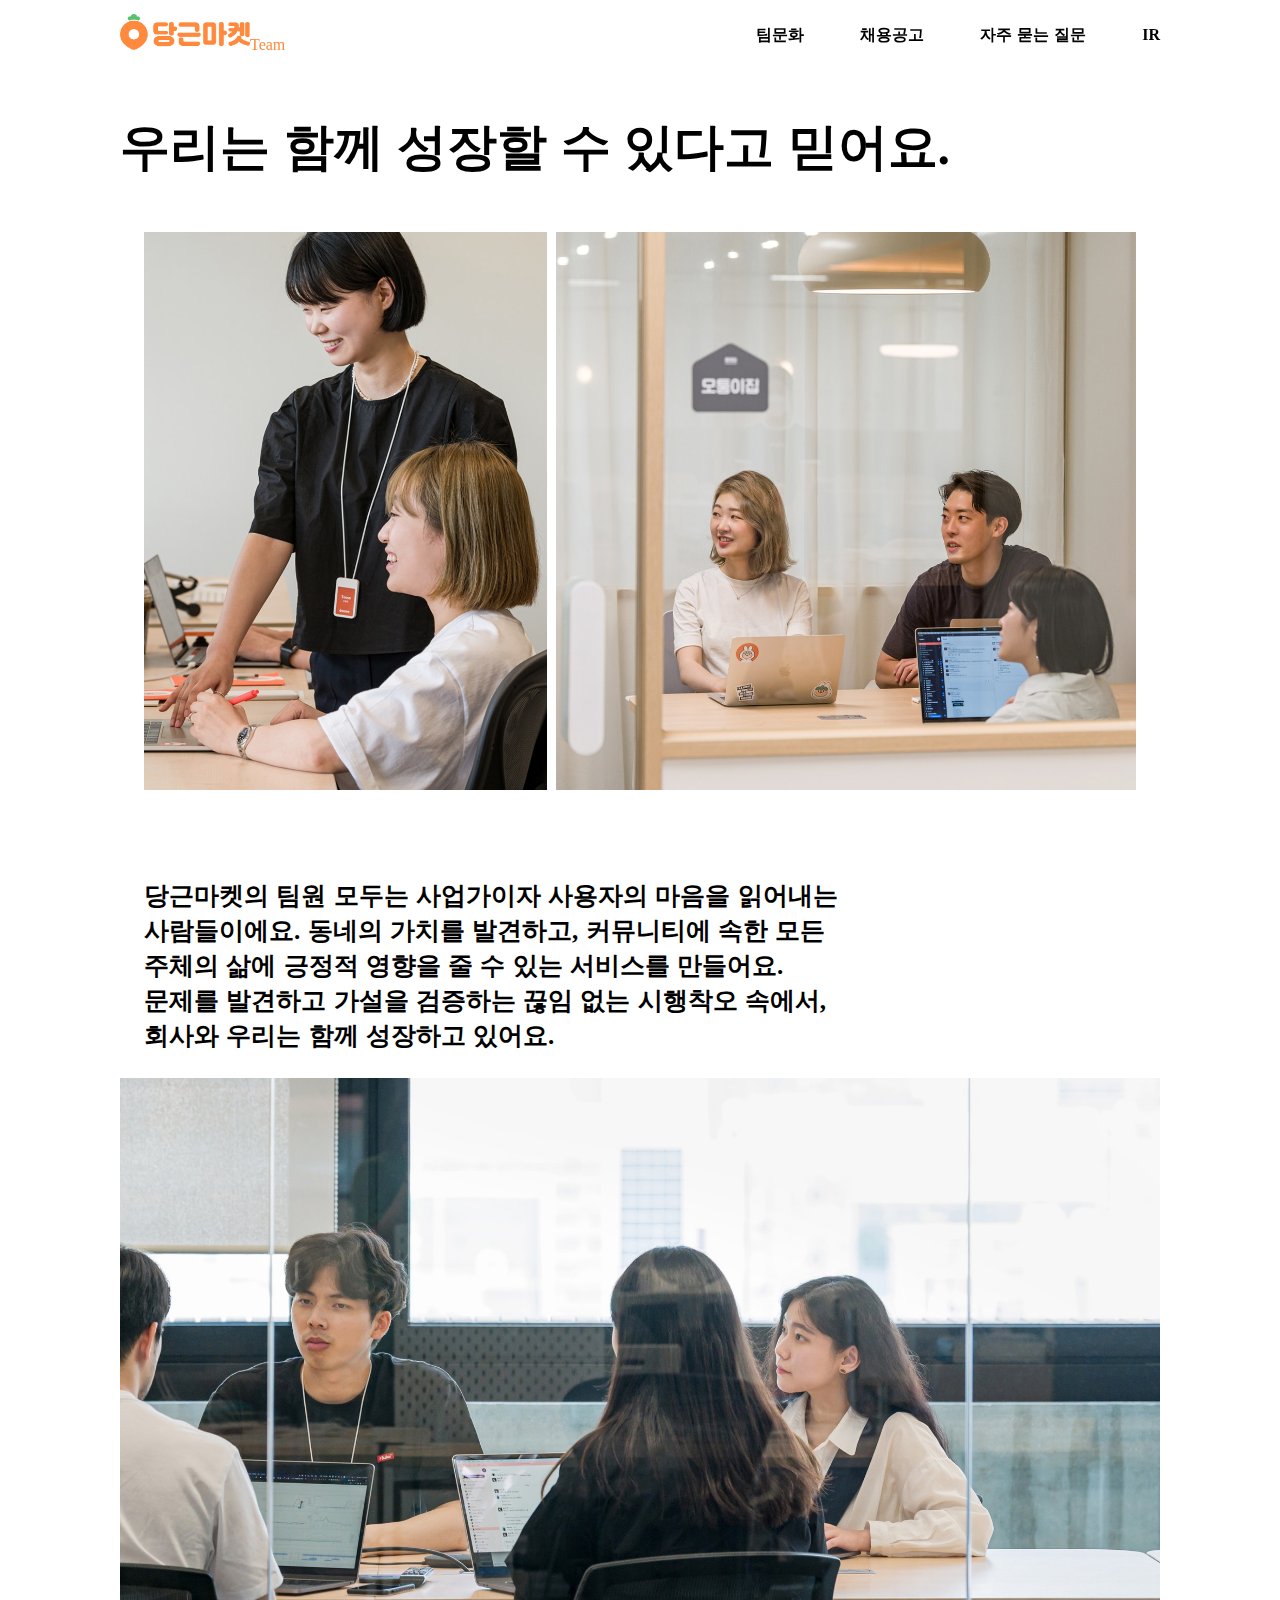
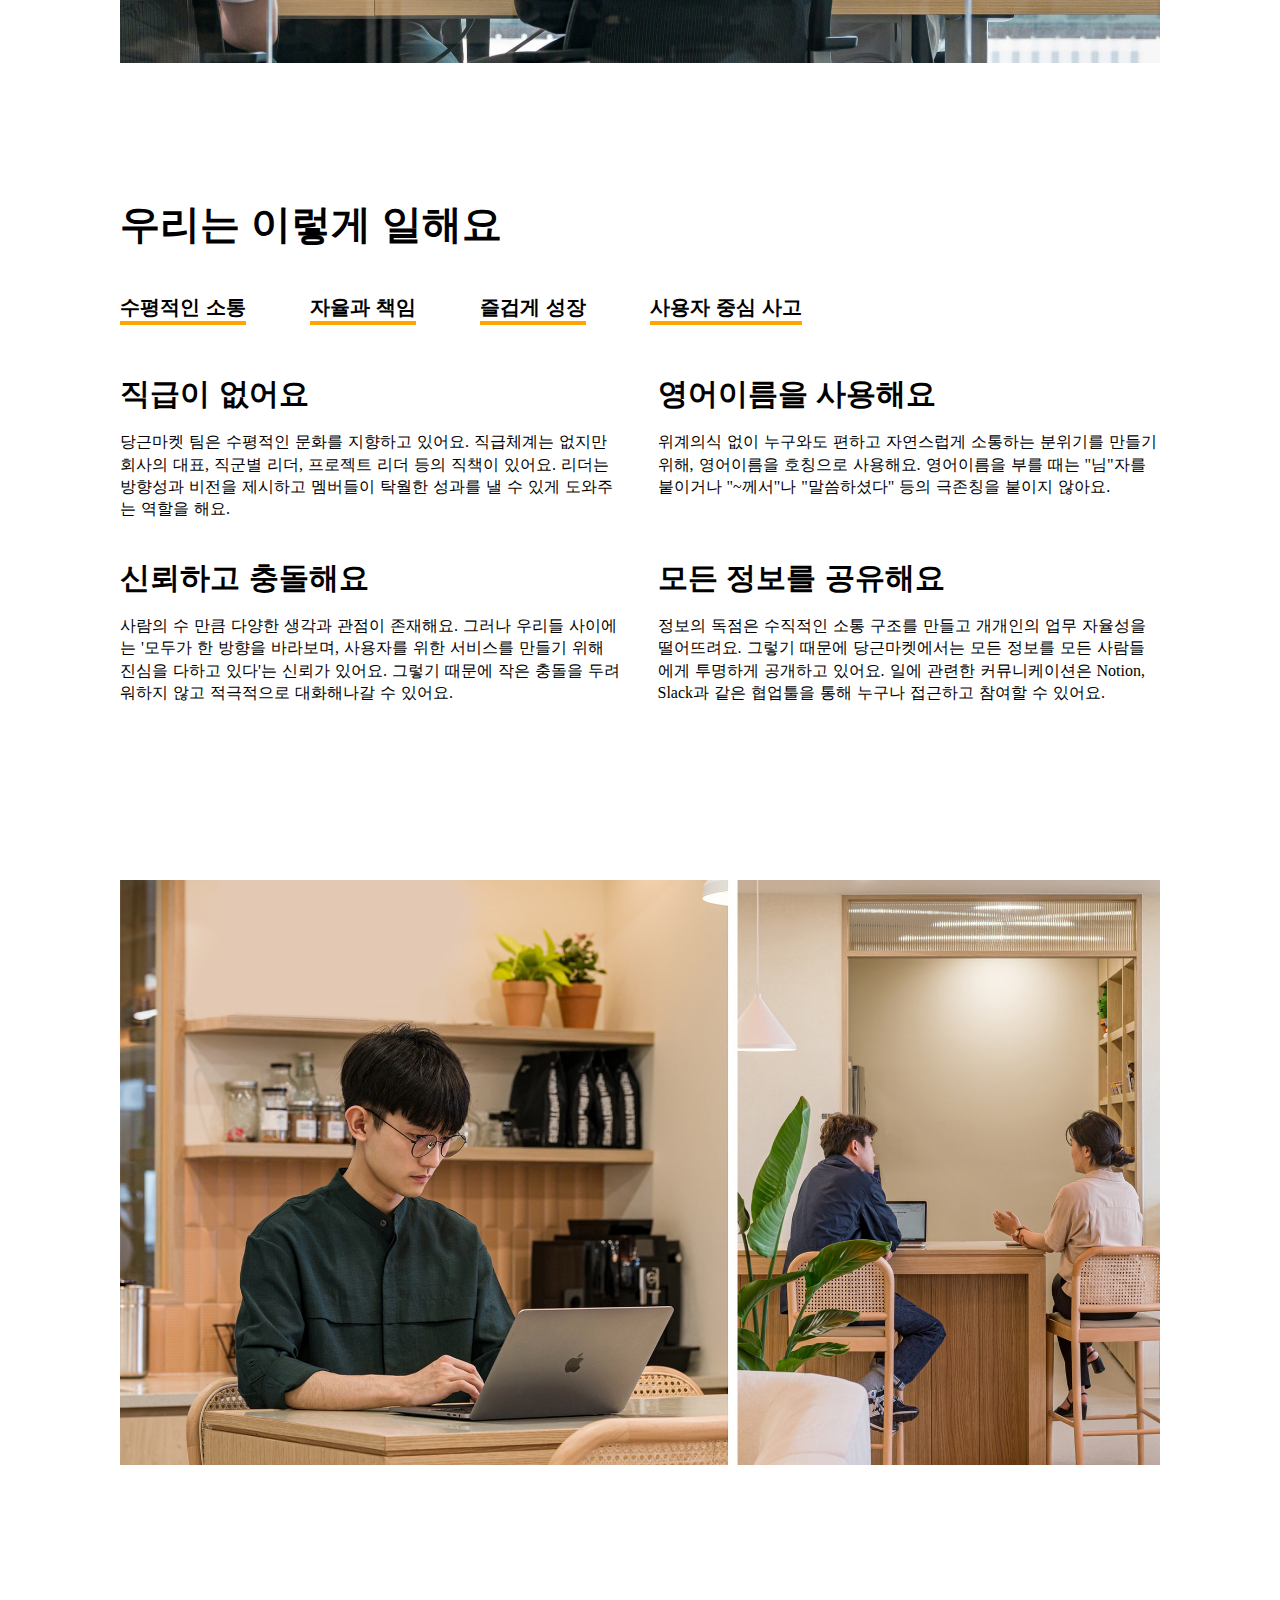
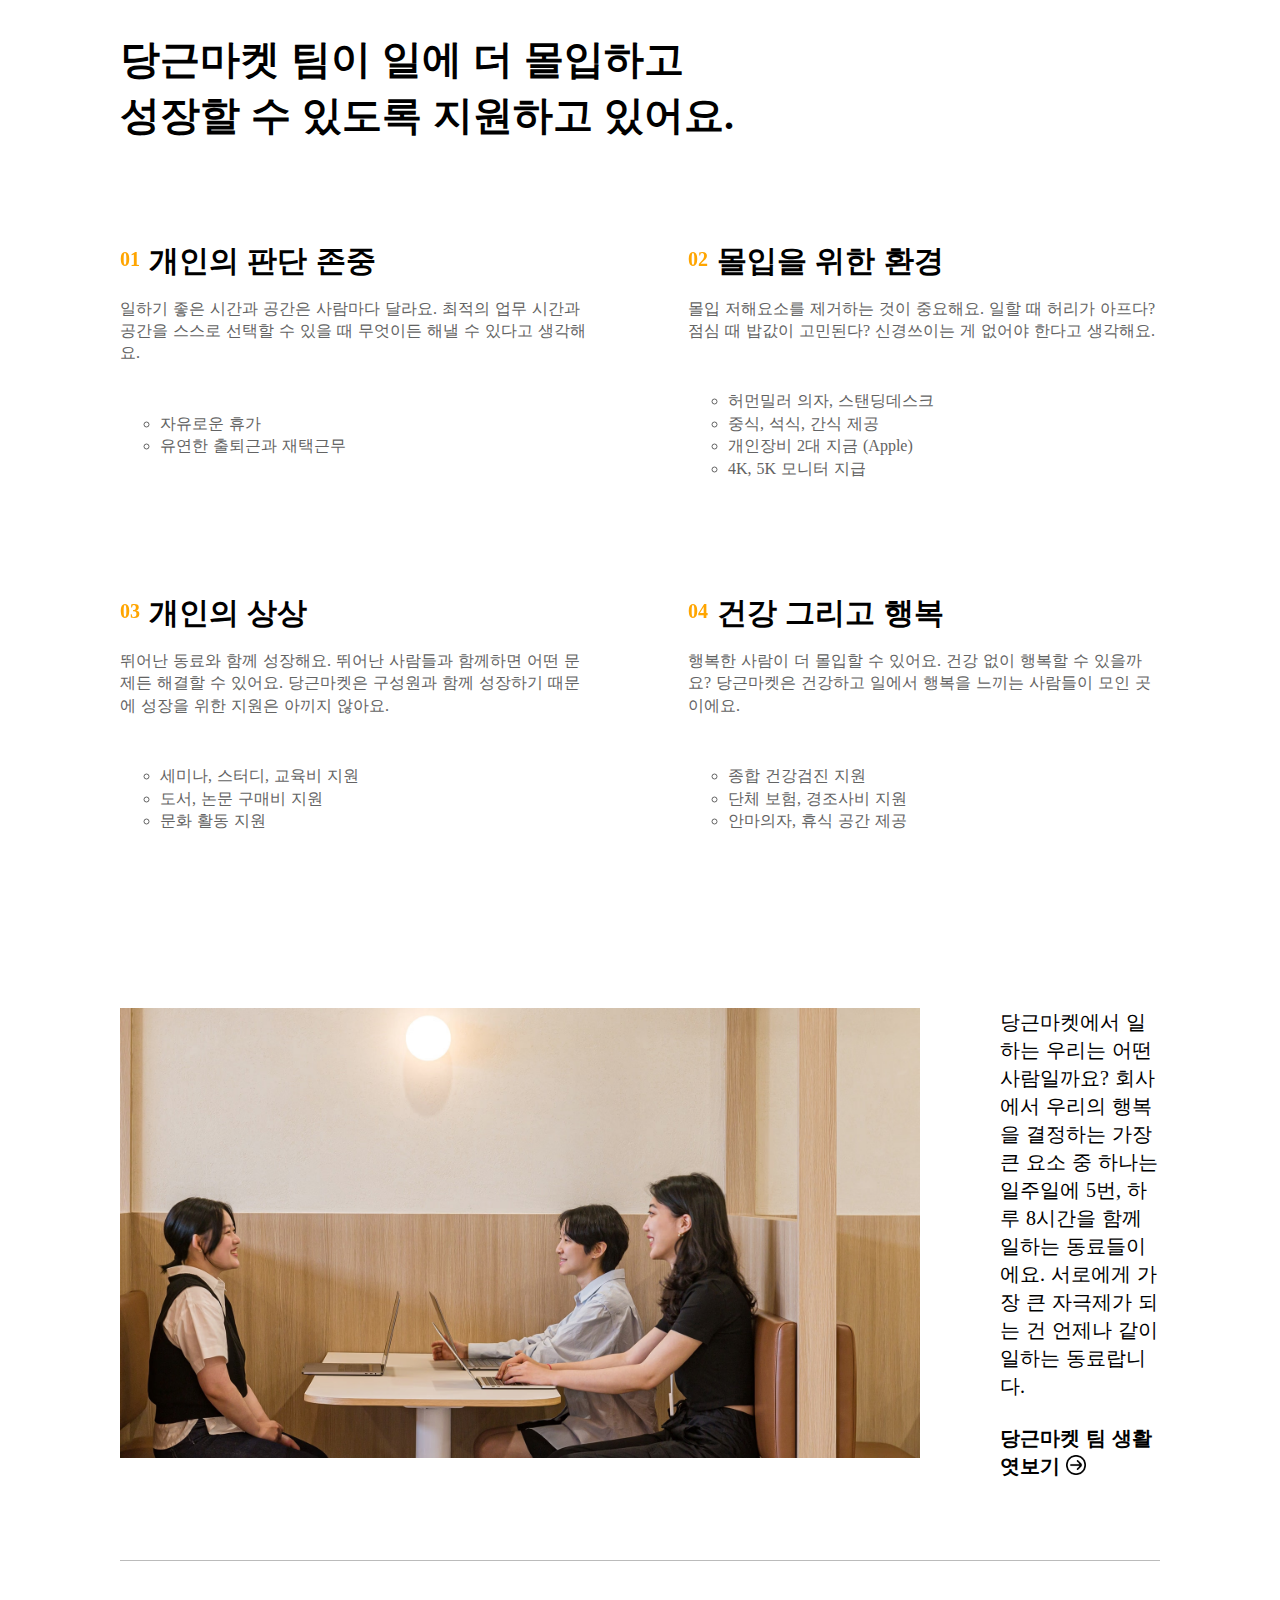
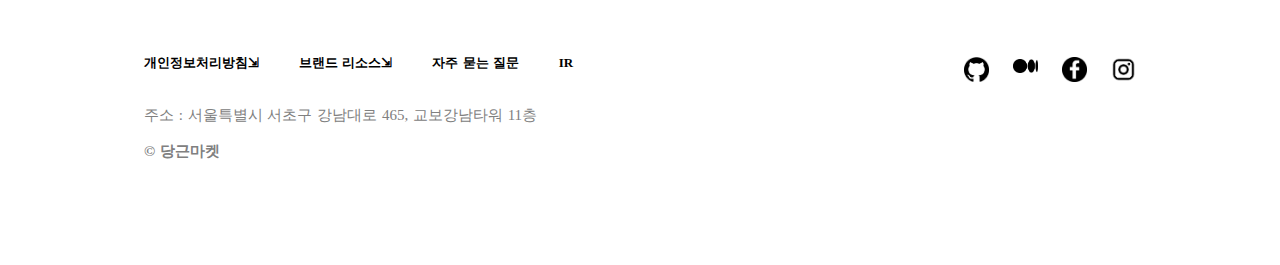
==== commit 90e0f1f3: "culture 마진 수정" ====
--- a/culture.html
+++ b/culture.html
@@ -6,7 +6,7 @@
     <meta name="viewport" content="width=device-width, initial-scale=1.0">
     <title>당근마켓 팀 문화</title>
     <link rel="stylesheet" href="./static/style.css">
-    <link rel="stylesheet" href="./static/cultureSt.css">
+    <link rel="stylesheet" href="./static/culture.css">
 </head>
 
 <body>
@@ -38,128 +38,130 @@
         <p id="How">우리는 이렇게 일해요</p>
 
         <div class="HTT">
-            <div><a href="#HW1">수평적인 소통</a></div>
-            <div><a href="#HW2">자율과 책임</a></div>
-            <div><a href="#HW3">즐겁게 성장</a></div>
-            <div><a href="#HW4">사용자 중심 사고</a></div>
-        </div>
-
-        <div class="HowtoWork">
-
-            <div id="HW1">
-                <section>
-                    <div class="HT">직급이 없어요</div>
-                    <p>당근마켓 팀은 수평적인 문화를 지향하고 있어요. 직급체계는
-                        없지만 회사의 대표, 직군별 리더, 프로젝트 리더 등의 직책이
-                        있어요. 리더는 방향성과 비전을 제시하고 멤버들이 탁월한 성과를
-                        낼 수 있게 도와주는 역할을 해요.
-                    </p>
-                </section>
-                <section>
-                    <div class="HT">영어이름을 사용해요</div>
-                    <p>
-                        위계의식 없이 누구와도 편하고 자연스럽게 소통하는 분위기를 
-                        만들기 위해, 영어이름을 호칭으로 사용해요. 영어이름을 부를 때는
-                        "님"자를 붙이거나 "~께서"나 "말씀하셨다" 등의 극존칭을 붙이지 않아요.
-                    </p>
-                </section>
-                <section>
-                    <div class="HT">신뢰하고 충돌해요</div>
-                    <p>
-                        사람의 수 만큼 다양한 생각과 관점이 존재해요. 그러나 우리들 사이에는
-                        '모두가 한 방향을 바라보며, 사용자를 위한 서비스를 만들기 위해
-                        진심을 다하고 있다'는 신뢰가 있어요. 그렇기 때문에 작은 충돌을
-                        두려워하지 않고 적극적으로 대화해나갈 수 있어요.
-                    </p>
-                </section>
-                <section>
-                    <div class="HT">모든 정보를 공유해요</div>
-                    <p>
-                        정보의 독점은 수직적인 소통 구조를 만들고 개개인의 업무
-                        자율성을 떨어뜨려요. 그렇기 때문에 당근마켓에서는 모든 정보를
-                        모든 사람들에게 투명하게 공개하고 있어요. 일에 관련한 커뮤니케이션은
-                        Notion, Slack과 같은 협업툴을 통해 누구나 접근하고 참여할 수 있어요.
-                    </p>
-                </section>
-            </div>
-    
-            <div id="HW2">
-                <section>
-                    <div class="HT">스스로 업무를 선택해요</div>
-                    <p>
-                        당근마켓 팀원 모두는 스스로 업무를 선택하여 일
-                        해요. 다른 누군가의 지시를 수동적으로 기다리지 않아요. 
-                        당근마켓의 팀은 회사가 향하는 명확한 비전 아래, 스
-                        스로 할 수 있는 일을 정의하고, 때에 맞추어 리더쉽과
-                        팔로우십을 모두 발휘할 수 있는 사람들이에요.
-                    </p>
-                </section>
-                <section>
-                    <div class="HT">규칙 없이 스스로 판단해요</div>
-                    <p>
-                        당근마켓에서는 식대도, 휴가도, 출퇴근도 엄격
-                        한 규칙에 의존하지 않고 스스로 판단하는 
-                        것을 지향해요. 뛰어난 인재들이 모인 조직은
-                        자유가 주어졌을 때 더 일을 잘할 수 있고, 이
-                        러한 개개인의 자율적인 판단들이 현명한 조직 문화
-                        로 이어질 것이라고 믿기 때문이에요.
-                    </p>
-                </section>
-            </div>
-    
-            <div id="HW3">
-                <section>
-                    <div class="HT">나보다 뛰어난 동료가 있어요</div>
-                    <p>
-                        하루 8시간을 함께하는 동료는 회사에서의 행복을 결정하
-                        는 가장 큰 요소 중 하나예요. 내가 존경할 수 있
-                        는 동료, 나보다 훌륭한 동료와 함께 일하는 
-                        것 만으로 큰 자극이 되고, 배움과 성장의 
-                        원동력이 돼요.
-                    </p>
-                </section>
-                <section>
-                    <div class="HT">우린 팀으로 일해요</div>
-                    <p>
-                        우리는 장점과 능력이 모두 달라요. 뛰어난 동
-                        료들이 모여서 서로 의지하고 배우며 같이 일
-                        할 때 세상에 더 좋은 변화를 일으킬 수 있어
-                        요. 함께 일하는 게 가장 즐거운 우리는 팀 플
-                        레이어에요.
-                    </p>
-                </section>
-                <section>
-                    <div class="HT">즐겁게 일하고, 크게 성장해요</div>
-                    <p>
-                        당근마켓에는 일에 대한 열정이 넘치고, 일로부터 삶의 
-                        에너지를 얻는 사람들이 모여있어요. 돈,명예, 승진 그 무
-                        엇보다 자신이 하는 일을 즐기는 사람들이죠. 시시각각 변
-                        하는 스타트업 생태계 안에서 새로운 도전과제들을 흔쾌히 받아
-                        들이며 자신을 끊임 없이 성장시키고 있어요.
-                    </p>
-                </section>
-            </div>
-    
-            <div id="HW4">
-                <section>
-                    <div class="HT">사용자가 겪는 문제를 정의하고 해결해요</div>
-                    <p>
-                        사용자가 겪는 불편함을 정의하고 해결하는 것이 우리는
-                        당근마켓 서비스를 만드는 이유에 대한 답을 해줘요. 사
-                        용자 가치를 최우선으로 생각해야 최고의 서비스를 만들 수
-                        있고 변화를 만들어낼 수 있다고 믿고 있어요.
-                    </p>
-                </section>
-                <section>
-                    <div class="HT">사용자와 정서적으로 연결돼요</div>
-                    <p>
-                        좋은 서비스는 특별한 사용자 경험을 갖고 있다고 생각해요. 당근마켓과 
-                        사용자가 정서적으로 연결되는 경험이 당근마켓이 가진 특별한 사용자 
-                        경험이라고 생각해요. 사용자 중심으로 생각하기 때문에 이런 경험을 만들 수 있어요.
-                    </p>
-                </section>
-            </div>
-        </div>
+            <div id="H1">수평적인 소통</div>
+            <div id="H2">자율과 책임</div>
+            <div id="H3">즐겁게 성장</div>
+            <div id="H4">사용자 중심 사고</div>
+        </div>
+
+        <div class="WorkTV">
+            <div class="HowtoWork">
+                <div id="HW1">
+                    <section>
+                        <div class="HT">직급이 없어요</div>
+                        <p>당근마켓 팀은 수평적인 문화를 지향하고 있어요. 직급체계는
+                            없지만 회사의 대표, 직군별 리더, 프로젝트 리더 등의 직책이
+                            있어요. 리더는 방향성과 비전을 제시하고 멤버들이 탁월한 성과를
+                            낼 수 있게 도와주는 역할을 해요.
+                        </p>
+                    </section>
+                    <section>
+                        <div class="HT">영어이름을 사용해요</div>
+                        <p>
+                            위계의식 없이 누구와도 편하고 자연스럽게 소통하는 분위기를 
+                            만들기 위해, 영어이름을 호칭으로 사용해요. 영어이름을 부를 때는
+                            "님"자를 붙이거나 "~께서"나 "말씀하셨다" 등의 극존칭을 붙이지 않아요.
+                        </p>
+                    </section>
+                    <section>
+                        <div class="HT">신뢰하고 충돌해요</div>
+                        <p>
+                            사람의 수 만큼 다양한 생각과 관점이 존재해요. 그러나 우리들 사이에는
+                            '모두가 한 방향을 바라보며, 사용자를 위한 서비스를 만들기 위해
+                            진심을 다하고 있다'는 신뢰가 있어요. 그렇기 때문에 작은 충돌을
+                            두려워하지 않고 적극적으로 대화해나갈 수 있어요.
+                        </p>
+                    </section>
+                    <section>
+                        <div class="HT">모든 정보를 공유해요</div>
+                        <p>
+                            정보의 독점은 수직적인 소통 구조를 만들고 개개인의 업무
+                            자율성을 떨어뜨려요. 그렇기 때문에 당근마켓에서는 모든 정보를
+                            모든 사람들에게 투명하게 공개하고 있어요. 일에 관련한 커뮤니케이션은
+                            Notion, Slack과 같은 협업툴을 통해 누구나 접근하고 참여할 수 있어요.
+                        </p>
+                    </section>
+                </div>
+        
+                <div id="HW2">
+                    <section>
+                        <div class="HT">스스로 업무를 선택해요</div>
+                        <p>
+                            당근마켓 팀원 모두는 스스로 업무를 선택하여 일
+                            해요. 다른 누군가의 지시를 수동적으로 기다리지 않아요. 
+                            당근마켓의 팀은 회사가 향하는 명확한 비전 아래, 스
+                            스로 할 수 있는 일을 정의하고, 때에 맞추어 리더쉽과
+                            팔로우십을 모두 발휘할 수 있는 사람들이에요.
+                        </p>
+                    </section>
+                    <section>
+                        <div class="HT">규칙 없이 스스로 판단해요</div>
+                        <p>
+                            당근마켓에서는 식대도, 휴가도, 출퇴근도 엄격
+                            한 규칙에 의존하지 않고 스스로 판단하는 
+                            것을 지향해요. 뛰어난 인재들이 모인 조직은
+                            자유가 주어졌을 때 더 일을 잘할 수 있고, 이
+                            러한 개개인의 자율적인 판단들이 현명한 조직 문화
+                            로 이어질 것이라고 믿기 때문이에요.
+                        </p>
+                    </section>
+                </div>
+        
+                <div id="HW3">
+                    <section>
+                        <div class="HT">나보다 뛰어난 동료가 있어요</div>
+                        <p>
+                            하루 8시간을 함께하는 동료는 회사에서의 행복을 결정하
+                            는 가장 큰 요소 중 하나예요. 내가 존경할 수 있
+                            는 동료, 나보다 훌륭한 동료와 함께 일하는 
+                            것 만으로 큰 자극이 되고, 배움과 성장의 
+                            원동력이 돼요.
+                        </p>
+                    </section>
+                    <section>
+                        <div class="HT">우린 팀으로 일해요</div>
+                        <p>
+                            우리는 장점과 능력이 모두 달라요. 뛰어난 동
+                            료들이 모여서 서로 의지하고 배우며 같이 일
+                            할 때 세상에 더 좋은 변화를 일으킬 수 있어
+                            요. 함께 일하는 게 가장 즐거운 우리는 팀 플
+                            레이어에요.
+                        </p>
+                    </section>
+                    <section>
+                        <div class="HT">즐겁게 일하고, 크게 성장해요</div>
+                        <p>
+                            당근마켓에는 일에 대한 열정이 넘치고, 일로부터 삶의 
+                            에너지를 얻는 사람들이 모여있어요. 돈,명예, 승진 그 무
+                            엇보다 자신이 하는 일을 즐기는 사람들이죠. 시시각각 변
+                            하는 스타트업 생태계 안에서 새로운 도전과제들을 흔쾌히 받아
+                            들이며 자신을 끊임 없이 성장시키고 있어요.
+                        </p>
+                    </section>
+                </div>
+        
+                <div id="HW4">
+                    <section>
+                        <div class="HT">사용자가 겪는 문제를 정의하고 해결해요</div>
+                        <p>
+                            사용자가 겪는 불편함을 정의하고 해결하는 것이 우리는
+                            당근마켓 서비스를 만드는 이유에 대한 답을 해줘요. 사
+                            용자 가치를 최우선으로 생각해야 최고의 서비스를 만들 수
+                            있고 변화를 만들어낼 수 있다고 믿고 있어요.
+                        </p>
+                    </section>
+                    <section>
+                        <div class="HT">사용자와 정서적으로 연결돼요</div>
+                        <p>
+                            좋은 서비스는 특별한 사용자 경험을 갖고 있다고 생각해요. 당근마켓과 
+                            사용자가 정서적으로 연결되는 경험이 당근마켓이 가진 특별한 사용자 
+                            경험이라고 생각해요. 사용자 중심으로 생각하기 때문에 이런 경험을 만들 수 있어요.
+                        </p>
+                    </section>
+                </div>
+            </div>
+        </div>
+        
         <div id="TImage">
             <img src="./static/images/culture3.jpg">
         </div>
@@ -235,19 +237,20 @@
         </div>
         
         <div id="CultureEnd">
+
             <div id="FImage">
                 <img src="./static/images/culture4.jpg">
             </div>
 
             <div id="EndText">
-                <div>
+                <div id="ET">
                     당근마켓에서 일하는 우리는 어떤 사람일까요? 
                     회사에서 우리의 행복을 결정하는 가장 큰 요소 
                     중 하나는 일주일에 5번, 하루 8시간을 함께 
                     일하는 동료들이에요. 서로에게 가장 큰 자극제가 
                     되는 건 언제나 같이 일하는 동료랍니다.
                 </div>
-                <a href="">당근마켓 팀 생활 엿보기<img id="goC" src="./static/images/바로가기icon.png"></a>
+                <a href="">당근마켓 팀 생활 엿보기 <img id="goC" src="./static/images/바로가기icon.png"></a>
             </div>
                 
         </div>
@@ -262,10 +265,10 @@
                         <li><a class="footMenu" href="./IR.html">IR</a></li>
                     </ul>
                     <ul id="sharing">
-                        <li><a class="footIcon" href="https://github.com/daangn"><img src="./static/images/github.jpg"></a></li>
-                        <li><a  class="footIcon" href="https://medium.com/daangn"><img src="./static/images/medium.jpg"></a></li>
-                        <li><a class="footIcon" href="https://www.facebook.com/daangn/"><img src="./static/images/facebook.jpg"></a></li>
-                        <li><a class="footIcon" href="https://www.instagram.com/daangnmarket/"><img src="./static/images/insta.jpg"></a></li>
+                        <li class="SNSLink"><a class="footIcon" href="https://github.com/daangn"><img src="./static/images/github.jpg"></a></li>
+                        <li class="SNSLink"><a class="footIcon" href="https://medium.com/daangn"><img src="./static/images/medium.jpg"></a></li>
+                        <li class="SNSLink"><a class="footIcon" href="https://www.facebook.com/daangn/"><img src="./static/images/facebook.jpg"></a></li>
+                        <li class="SNSLink"><a class="footIcon" href="https://www.instagram.com/daangnmarket/"><img src="./static/images/insta.jpg"></a></li>
                     </ul>
                 </div>
                 <div id="detail">
@@ -275,4 +278,6 @@
             </div>
         </footer>
     </div>
+    
+    <script src="./static/culture.js"></script>
 </body>--- a/static/style.css
+++ b/static/style.css
@@ -353,13 +353,15 @@
     cursor: pointer;
 }
 
-@media (max-width: 90em) {
+@media (max-width: 87.5em) {
     .before, .after {
         visibility: hidden;
     }
 }
 
 .before , .after {
+    width: 50px;
+    height: 50px;
     position: relative;
     top: 20rem;
 }
--- a/static/culture.css
+++ b/static/culture.css
@@ -0,0 +1,200 @@
+* {
+    word-spacing: 1px;
+    line-height: 1.4;
+}
+
+a {
+    text-decoration: none;
+    color: black;
+}
+
+#growthTop {
+    display: block;
+    font-size: 50px;
+    font-weight: bold;
+}
+
+#teamPic {
+    grid-column-start: 1;
+    grid-column-end: end;
+}
+
+#teamPic img {
+    width: 100%;
+    height: auto;
+}
+
+#What {
+    font-size: 25px;
+    font-weight: bold;
+    padding-left: 0rem;
+    padding-right: 0rem;
+
+    grid-column-start: 1;
+    grid-column-end: end;
+
+    max-width: 75rem;
+
+    box-sizing: border-box;
+    white-space: pre-line;
+
+    display: block;
+    margin-block-start: 1em;
+    margin-block-end: 1em;
+    margin-inline-start: 0px;
+    margin-inline-end: 0px;
+}
+
+#growth {
+    box-sizing: border-box;
+    margin-top: 0px;
+    margin-right: auto;
+    margin-bottom: 0px;
+    margin-left: auto;
+    padding-left: 1.5rem;
+    padding-right: 1.5rem;
+    gap: 3.5rem;
+    
+    display: grid;
+    grid-template-rows: auto auto;
+    grid-template-columns: repeat(3, 1fr);
+    width: 100%;
+}
+
+#culture2 img {
+    width: 100%;
+    height: auto;
+}
+
+#How {
+    font-size: 40px;
+    font-weight: bold;
+    margin-top: 8rem;
+}
+
+.HTT {
+    display: flex;
+    flex-direction: row;
+    gap: 4rem;
+    font-weight: bold;
+    font-size: 20px;
+    margin-bottom: 3rem;
+    cursor: pointer;
+}
+
+.HTT > div {
+    border-bottom: solid 4px orange;
+}
+
+.HT {
+    font-weight: bold;
+    font-size: 30px;
+}
+
+#HW1, #HW2, #HW3, #HW4  {
+    overflow: hidden;
+    display: grid;
+    grid-template-columns: 1fr 1fr;
+    gap: 1.25rem 2.1875rem;
+    width: 100%;
+}
+
+.WorkTV {
+    transition: 0.3s ease-in-out;
+    margin: 0.7;
+    width: 100%;
+}
+
+.HowtoWork {
+    overflow-x: hidden;
+    display: grid;
+    gap: 5rem;
+    grid-template-columns: repeat(4, 100%);
+    margin-bottom: 10rem;
+}
+
+#TImage {
+    display: block;
+}
+
+#TImage img {
+    width: 100%;
+}
+
+.support {
+    font-size: 40px;
+    font-weight: bold;
+    margin-top: 10rem;
+    margin-bottom: 6rem;
+}
+
+#support1, #support2, #support3, #support4 {
+    font-size: 30px;
+    font-weight: bold;
+}
+
+.SL > ul {
+    padding: 0;
+    margin-top: 3rem;
+    display: grid;
+    gap: 0.5rem;
+}
+
+.SupportList {
+    display: grid;
+    gap: 6rem;
+    grid-template-columns: 1fr 1fr;
+    margin-bottom: 10rem;
+}
+
+#support1 >span, #support2 >span, #support3 >span, #support4 > span {
+    font-size: 20px;
+    position: relative;
+    top: -5px;
+    color: orange;
+}
+
+.SL > p, ul {
+    color: rgb(99, 99, 99);
+}
+
+#CultureEnd {
+    display: flex;
+    gap: 5rem;
+    justify-content: center;
+    width: 100%;
+}
+
+#FImage > img {
+    max-width: 800px;
+    height: auto;
+}
+
+#EndText img {
+    width: 20px;
+    height: 20px;
+}
+
+#EndText {
+    display: grid;
+    grid-template-rows: repeat(2, min-content);
+    gap: 1.5rem; 
+}
+
+#ET {
+    font-size: 20px;
+}
+
+#EndText > a {
+    font-weight: bold;
+    font-size: 20px;
+}
+
+#EndText > a > img {
+    position: relative;
+    top: 2px;
+}
+
+#EndText > a:hover {
+    opacity: 0.6;
+}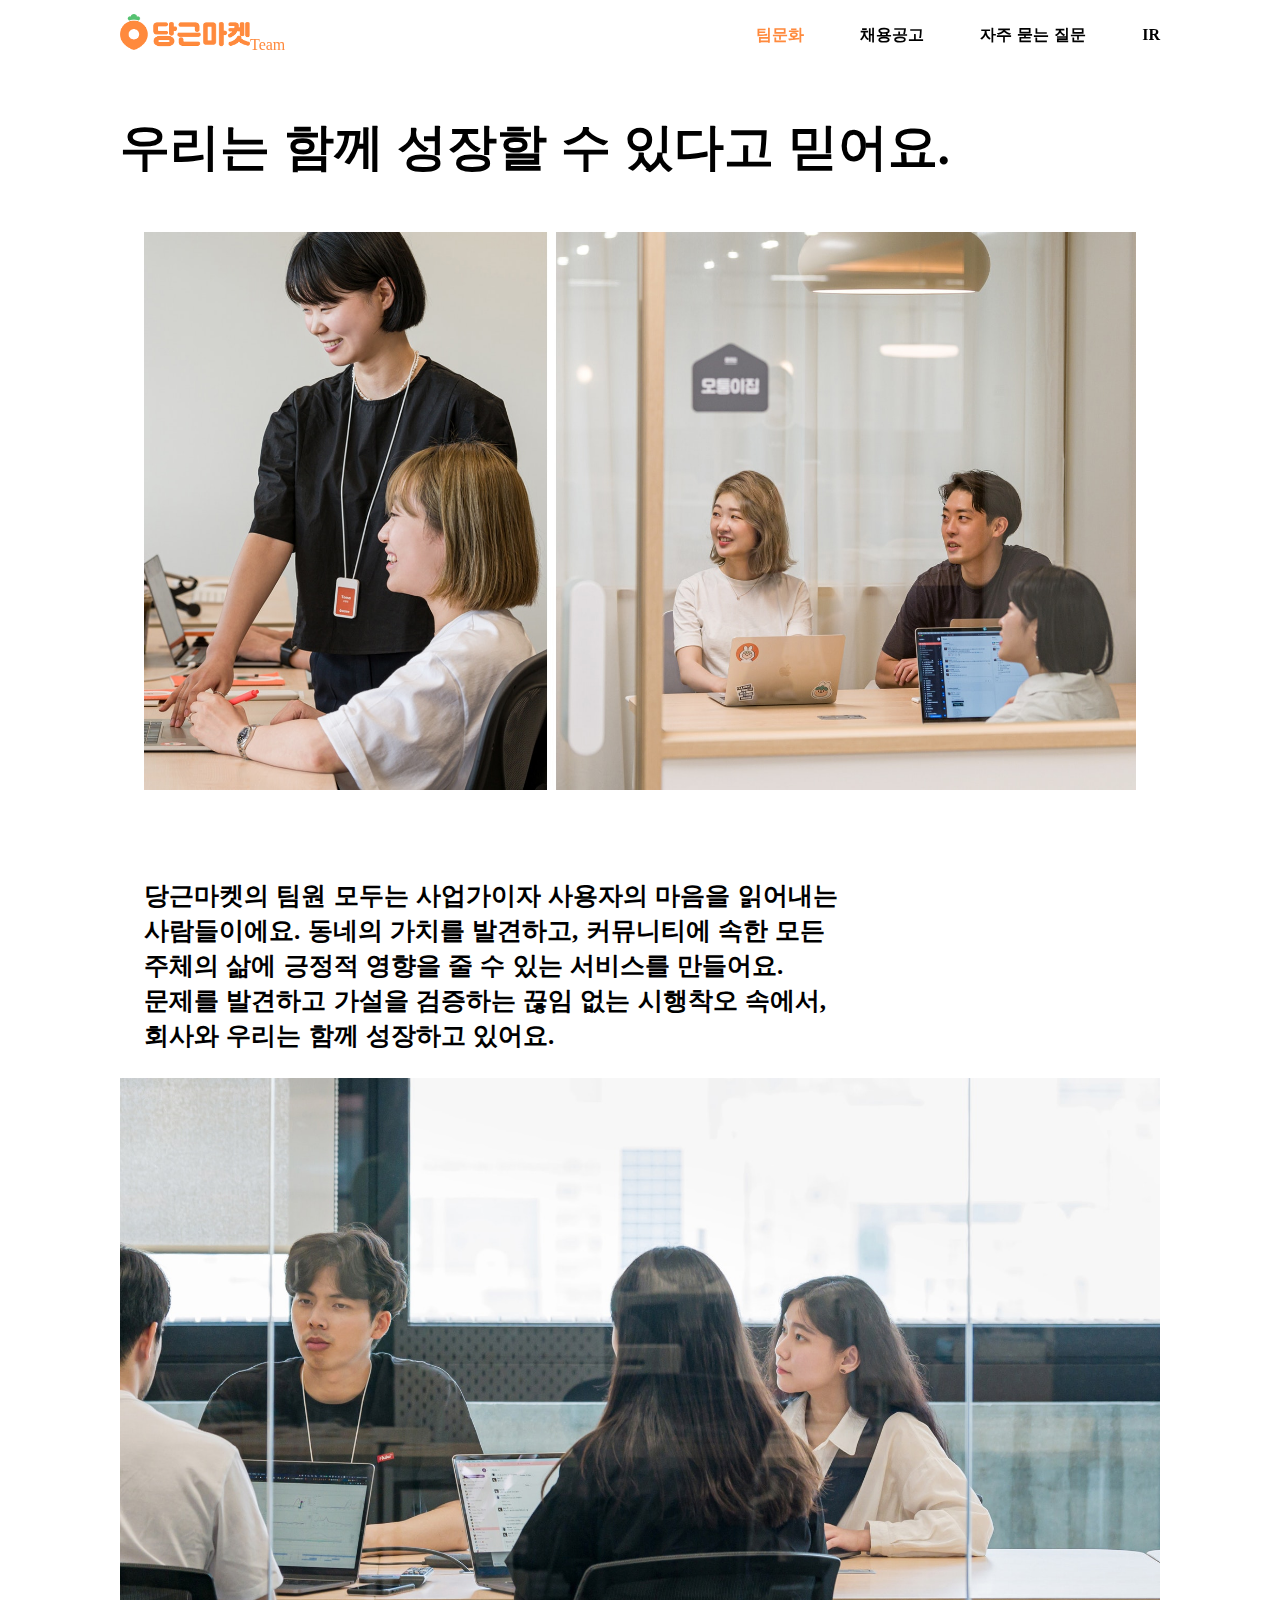
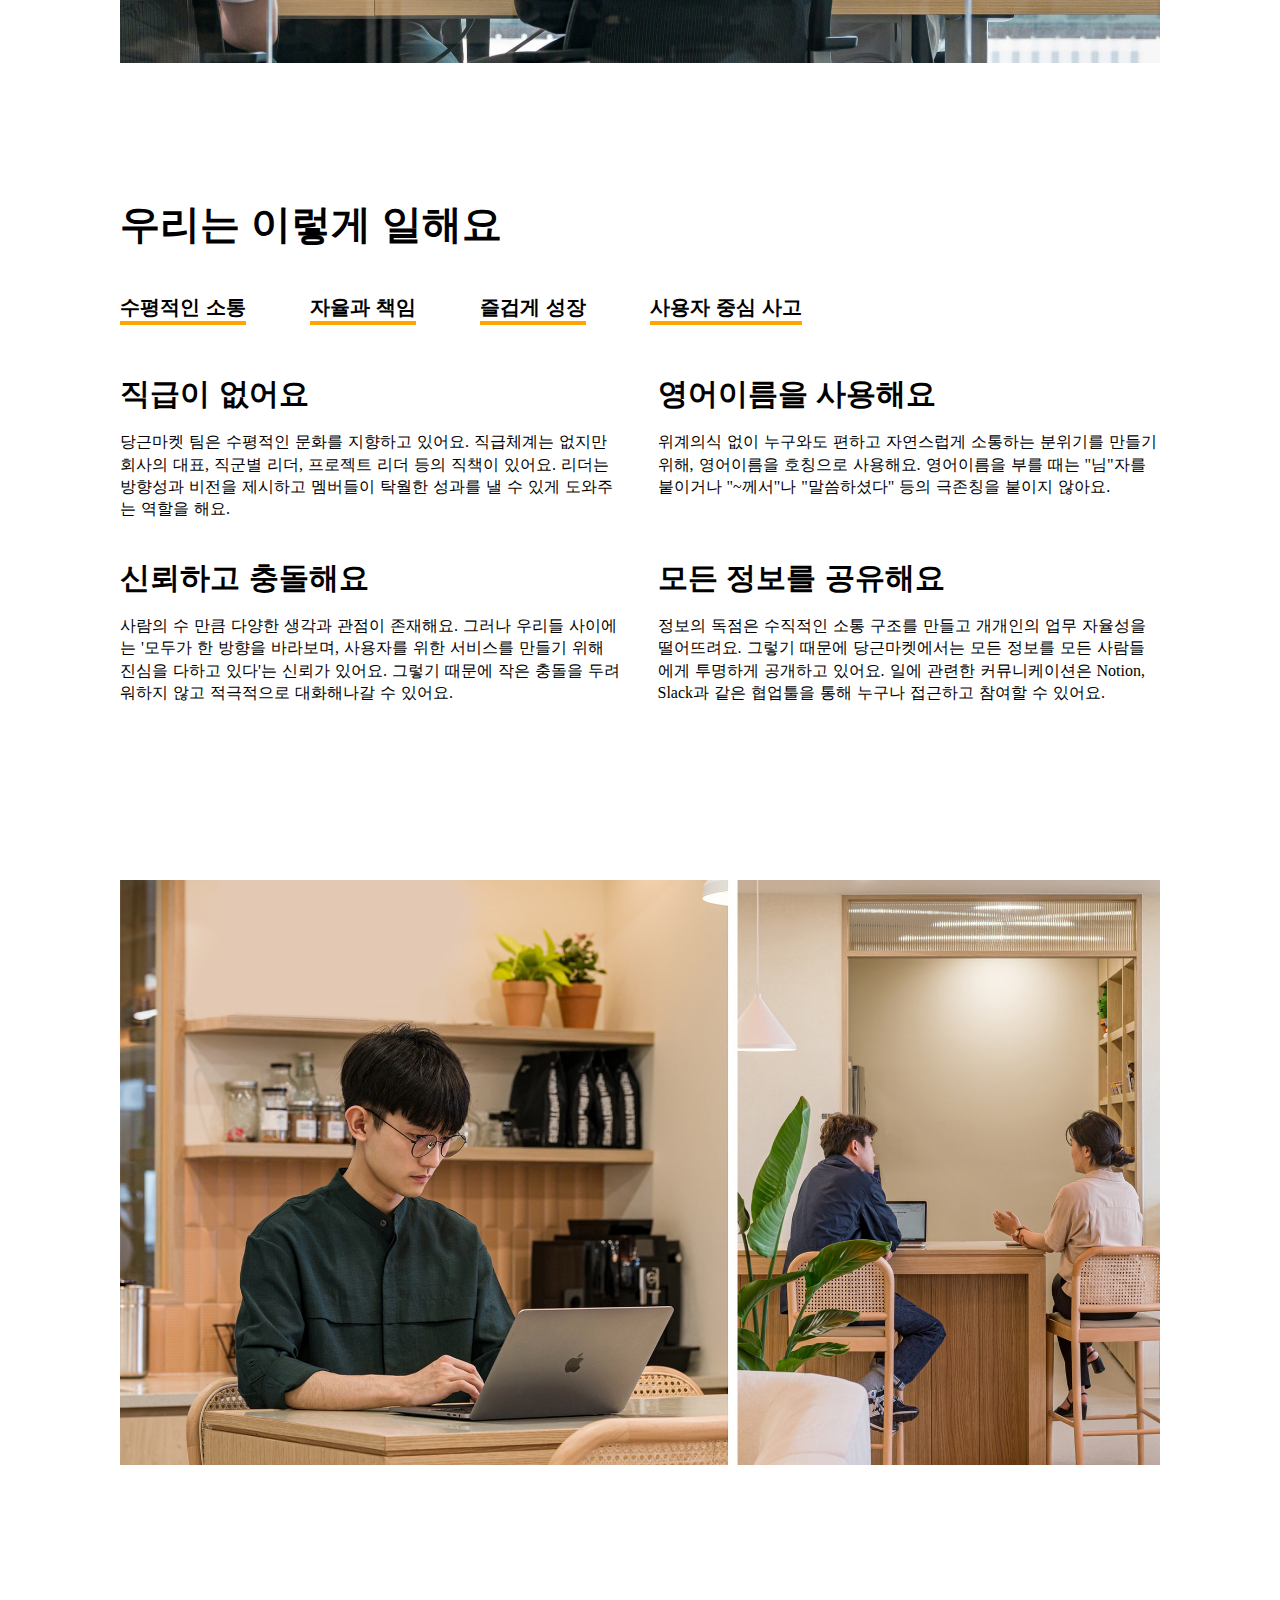
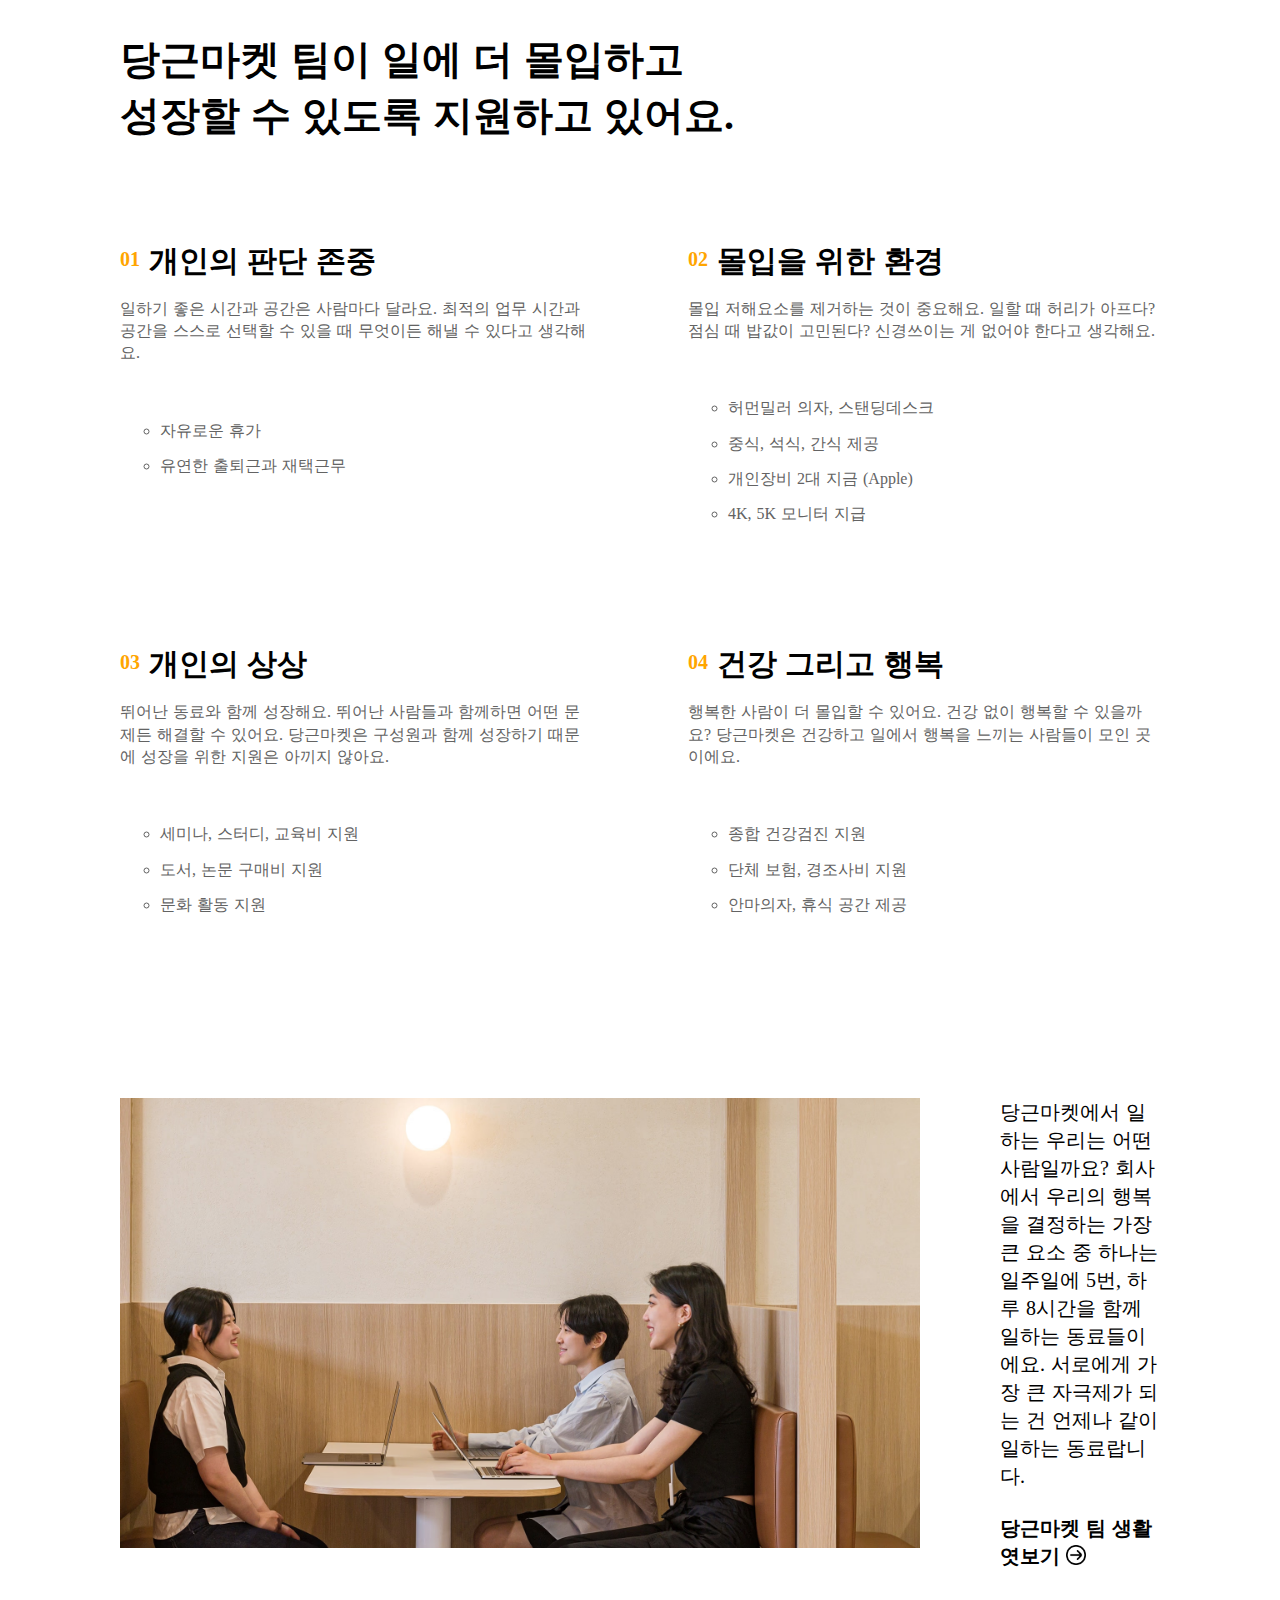
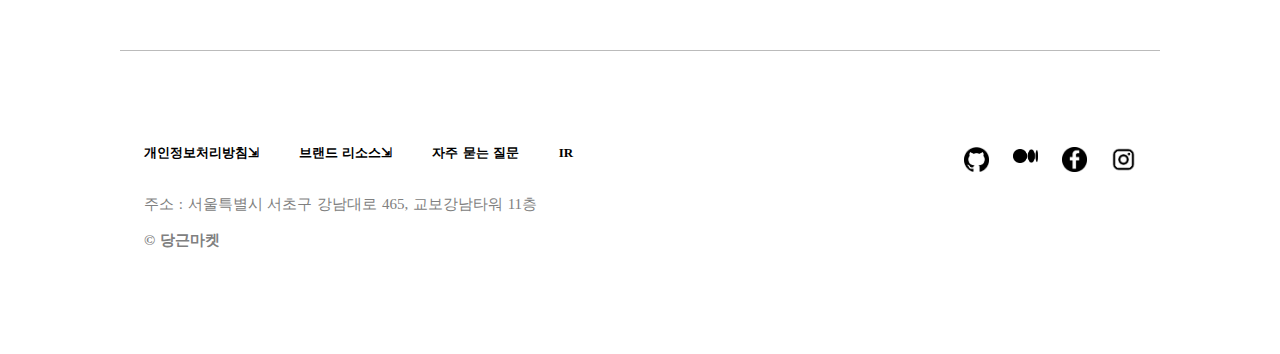
==== commit c0619997: "menu 색 변환" ====
--- a/culture.html
+++ b/culture.html
@@ -16,10 +16,10 @@
                 <a id="Team" href="./index.html"><img src="./static/images/carrotLogo.jpg" width="130px">Team</a>
             </div>
             <ul id="bannerMenu">
-                <li class="menu"><a class="pageLink" href="#">팀문화</a></li>
-                <li class="menu"><a class="pageLink" href="./jobPosting.html">채용공고</a></li>
-                <li class="menu"><a class="pageLink" href="./question.html">자주 묻는 질문</a></li>
-                <li class="menu"><a class="pageLink" href="./IR.html">IR</a></li>
+                <li class="menu"><a class="pageLink clicked" href="#">팀문화</a></li>
+                <li class="menu"><a class="pageLink unclicked" href="./jobPosting.html">채용공고</a></li>
+                <li class="menu"><a class="pageLink unclicked" href="./question.html">자주 묻는 질문</a></li>
+                <li class="menu"><a class="pageLink unclicked" href="./IR.html">IR</a></li>
             </ul>
         </div>
         <p id="growthTop">우리는 함께 성장할 수 있다고 믿어요.</p>
@@ -280,4 +280,5 @@
     </div>
     
     <script src="./static/culture.js"></script>
+    <script src="./static/home.js"></script>
 </body>--- a/static/style.css
+++ b/static/style.css
@@ -12,7 +12,7 @@
 }
 
 .AllContents {
-    margin: 0 7em;
+    margin: 0px 7em;
 }
 
 .loaf {
@@ -26,6 +26,14 @@
 .pageLink {
     text-decoration: none;
     color: black;
+}
+
+.unclicked {
+    color: black;
+}
+
+.clicked {
+    color: rgb(255, 138, 61);
 }
 
 .menu a:hover {
@@ -43,6 +51,7 @@
     right: 0px;
     left: 0px;
     margin: 0px;
+    z-index: 10;
 }
 
 @media (min-width: 36em) {
@@ -216,7 +225,7 @@
 
 .container {
     width: 100%;
-    transition: 0.5s ease-in-out;
+    transition: left 0.5s ease-in;
     height: auto;
     position: relative;
     z-index: -1;
@@ -406,6 +415,19 @@
 .TextAndBtn {
     display: flex;
     flex-direction: row;
+}
+
+/* js button */
+.menu_selected {
+    background: url(./images/blackcircle.jpg);
+    width: 14px;
+    height: 14px;
+}
+
+.menu_unselected {
+    background: url(./images/circle.jpg);
+    width: 14px;
+    height: 14px;
 }
 
 /*팀 문화*/
--- a/static/culture.css
+++ b/static/culture.css
@@ -140,6 +140,10 @@
     gap: 0.5rem;
 }
 
+.SL > ul > ul > li {
+    line-height: 2.2;
+}
+
 .SupportList {
     display: grid;
     gap: 6rem;
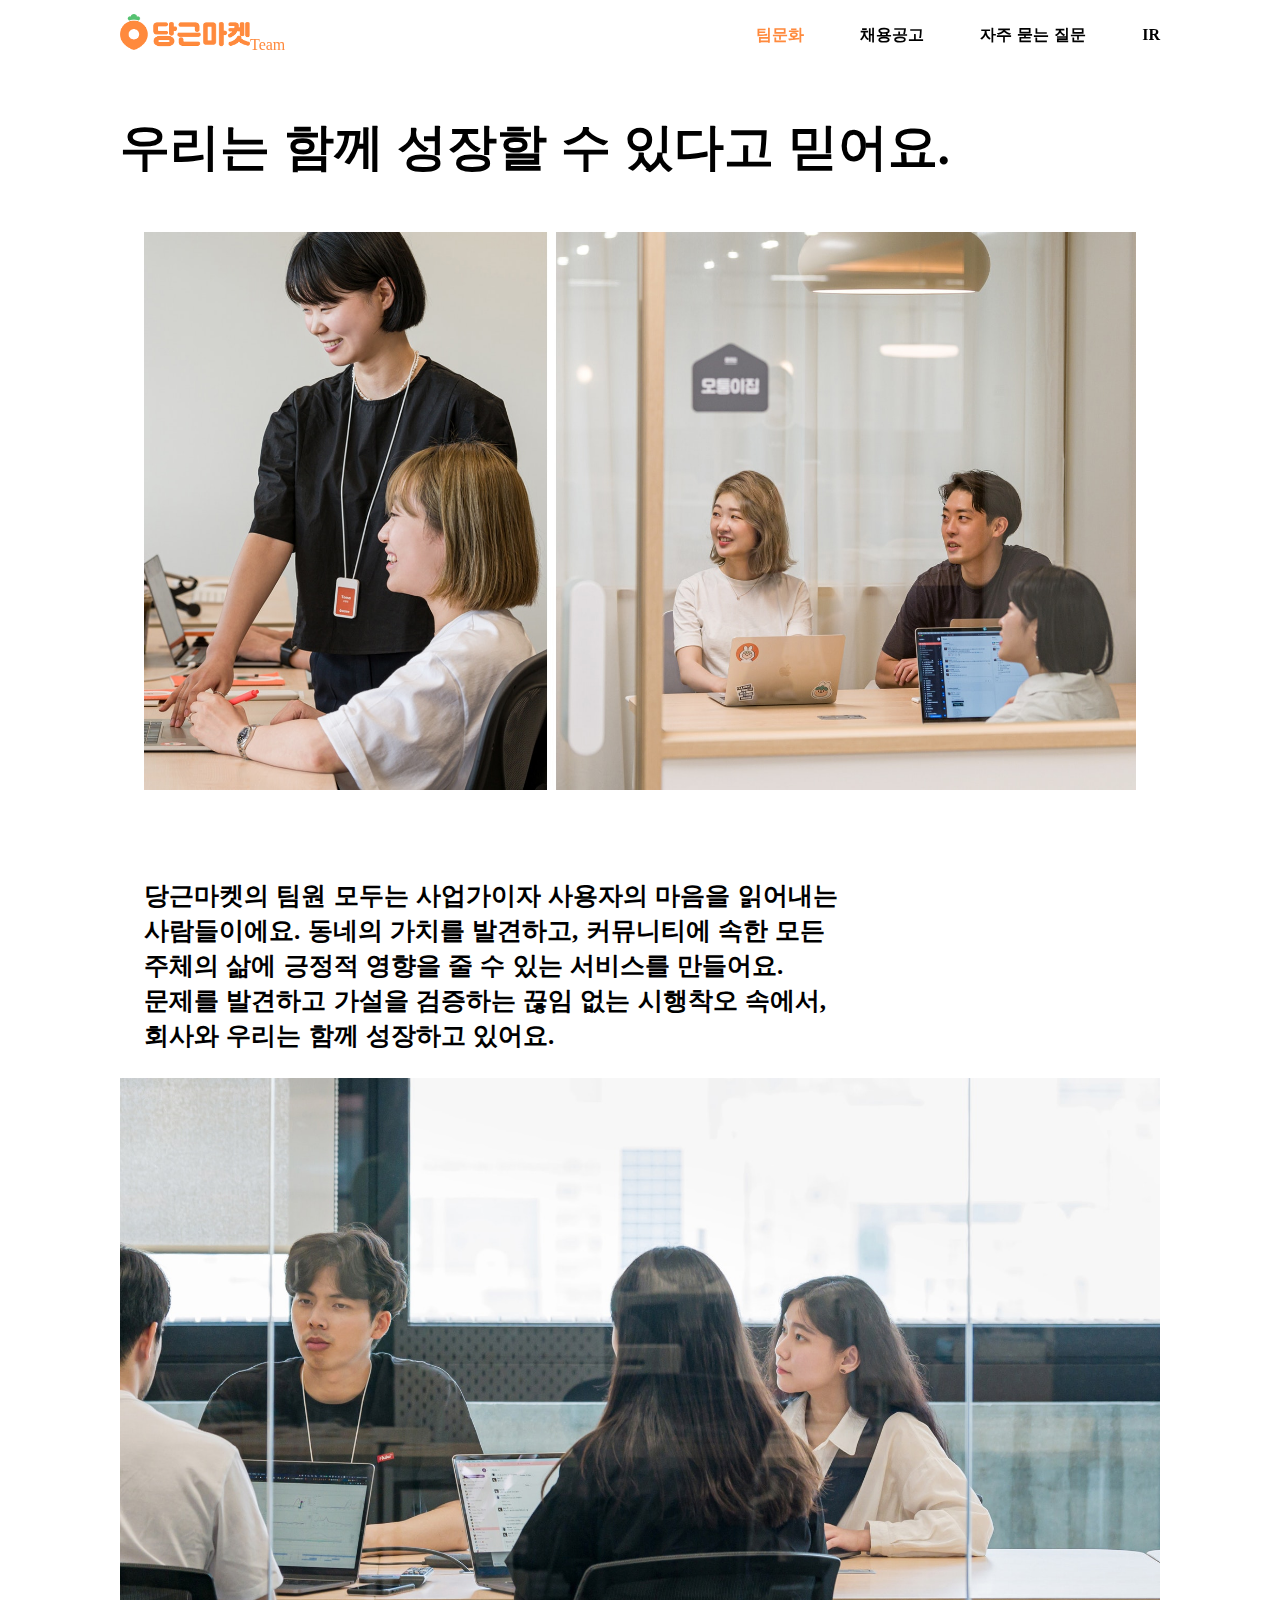
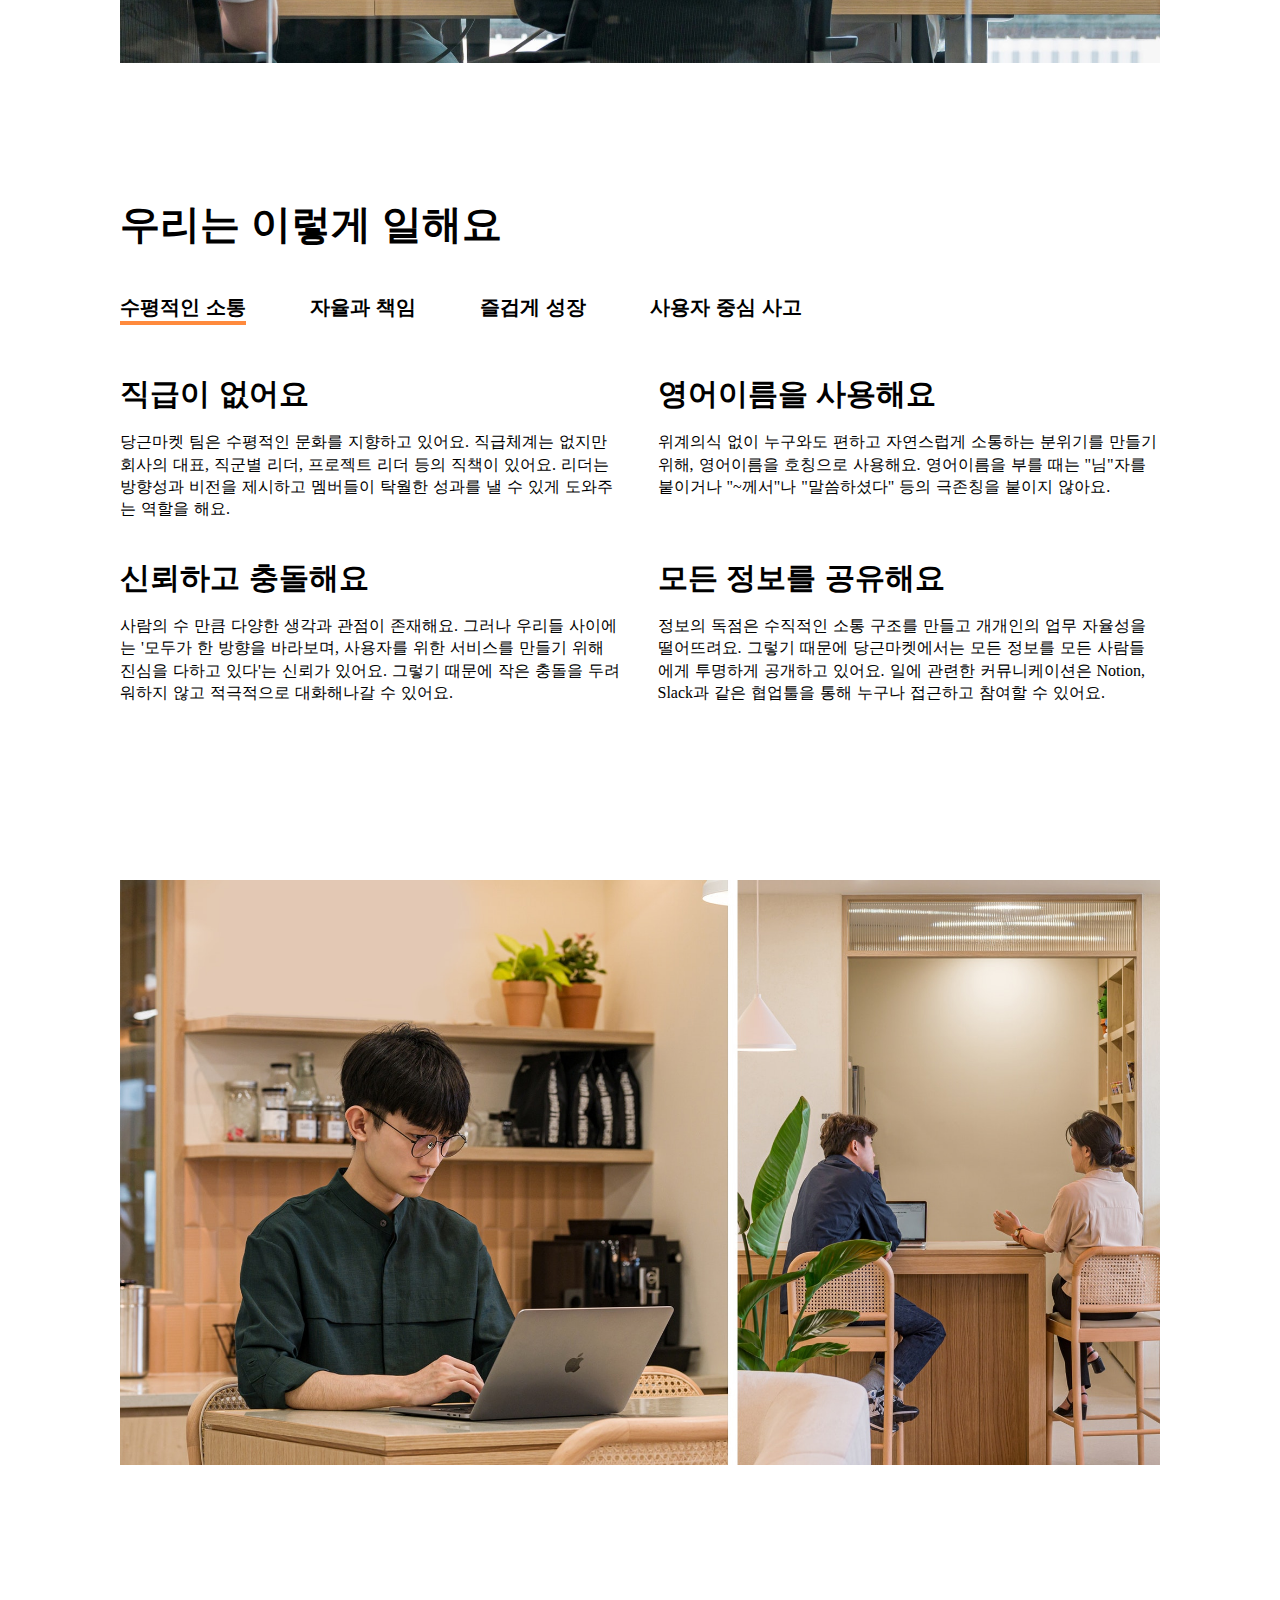
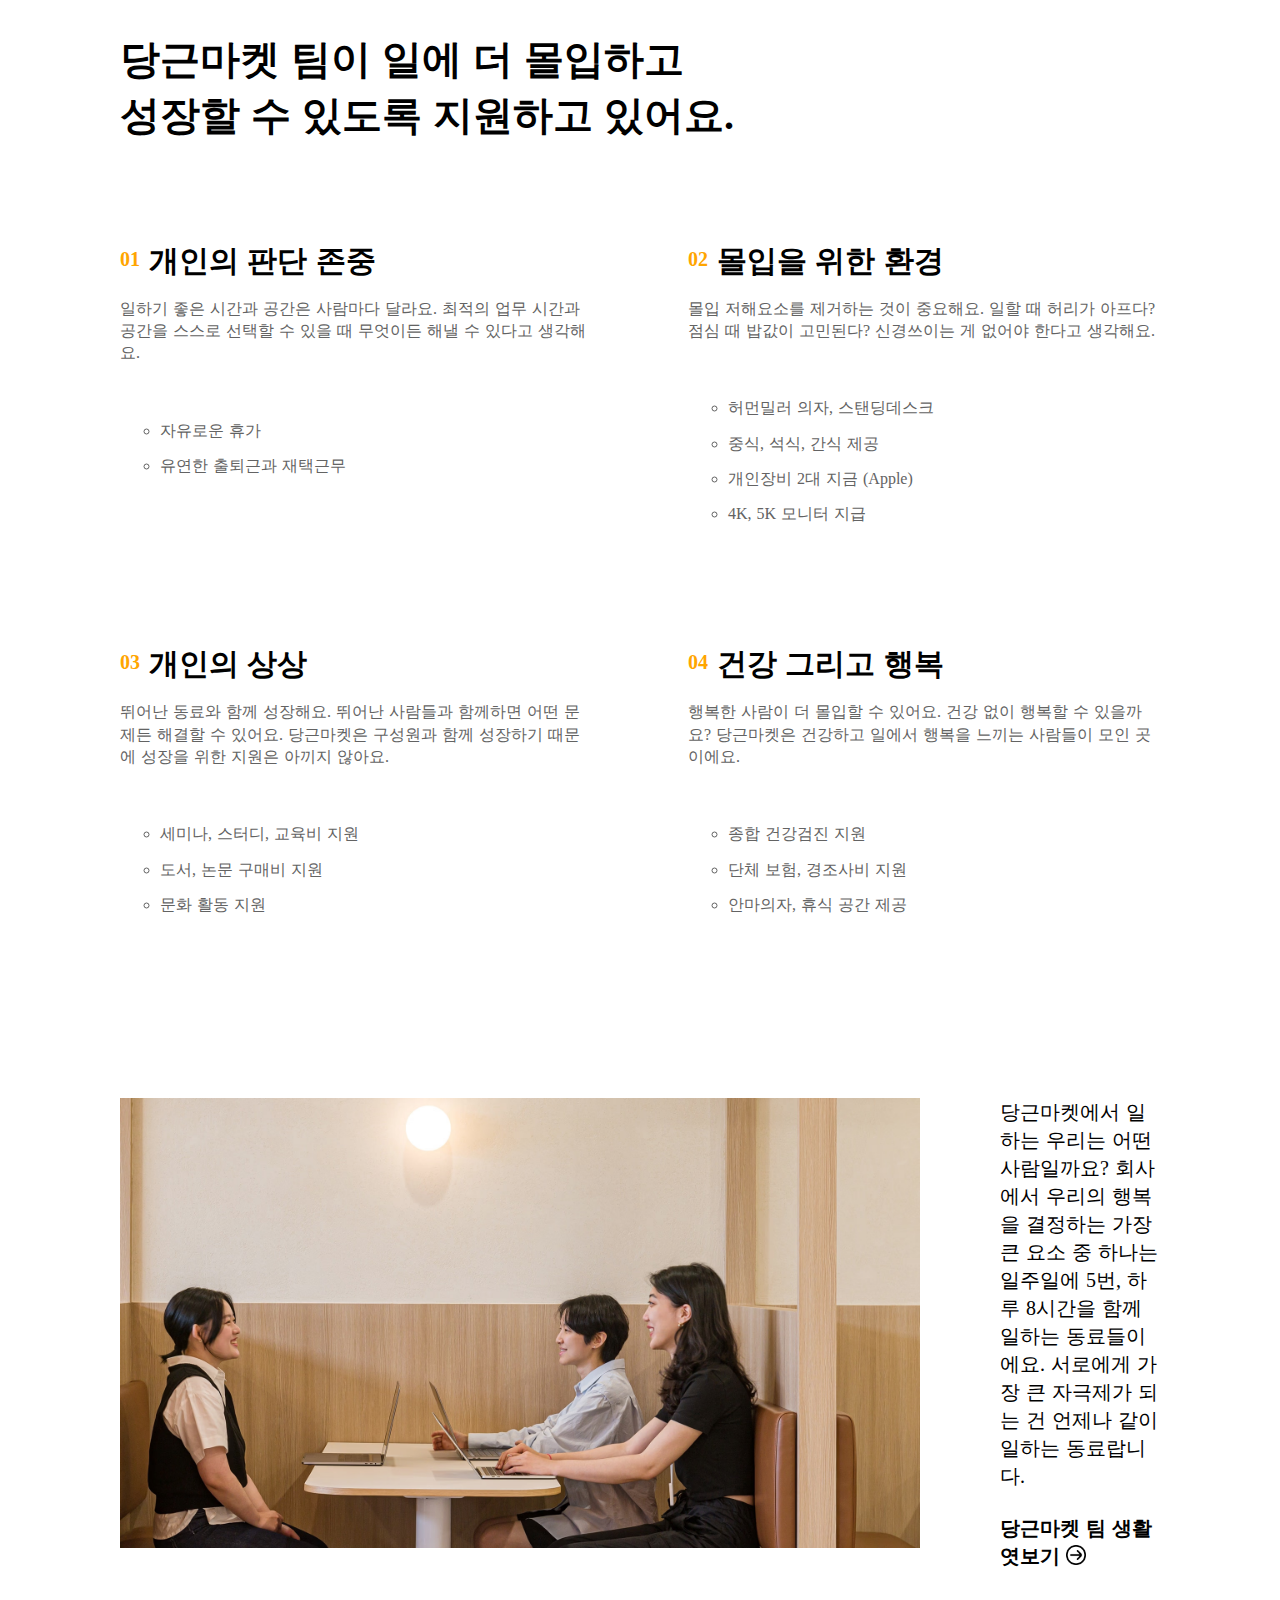
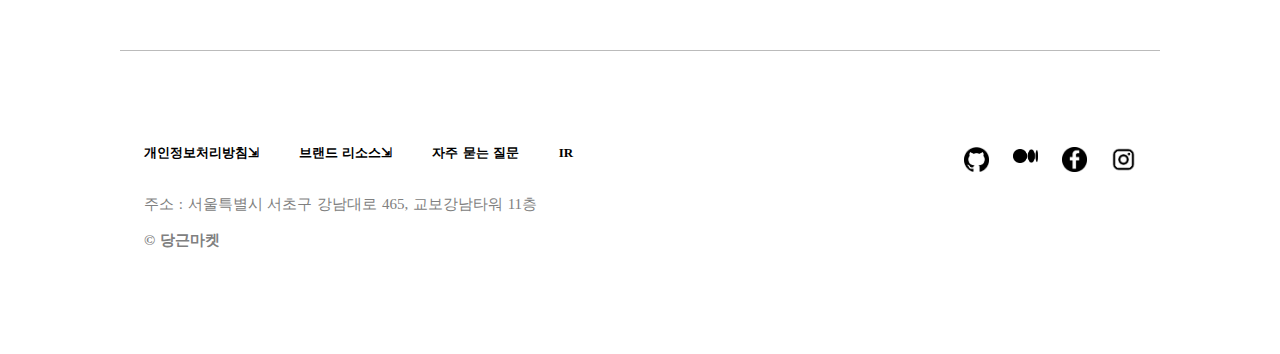
==== commit 4b03b930: "index 슬라이드 수정" ====
--- a/culture.html
+++ b/culture.html
@@ -38,10 +38,10 @@
         <p id="How">우리는 이렇게 일해요</p>
 
         <div class="HTT">
-            <div id="H1">수평적인 소통</div>
-            <div id="H2">자율과 책임</div>
-            <div id="H3">즐겁게 성장</div>
-            <div id="H4">사용자 중심 사고</div>
+            <div class="H selected">수평적인 소통</div>
+            <div class="H unselected">자율과 책임</div>
+            <div class="H unselected">즐겁게 성장</div>
+            <div class="H unselected">사용자 중심 사고</div>
         </div>
 
         <div class="WorkTV">
--- a/static/style.css
+++ b/static/style.css
@@ -221,6 +221,8 @@
 #teamIntroduction {
     margin-top: 100px;
     margin-bottom: 100px;
+    width: 100%;
+    overflow: hidden;
 }
 
 .container {
@@ -229,16 +231,15 @@
     height: auto;
     position: relative;
     z-index: -1;
-    display: flex;
-    overflow: hidden;
+    display: block;
 }
 
 .introDetail {
     display: flex;
     flex-direction: row;
-    gap: 2.5rem;
+    gap: 4rem;
     margin-bottom: 50px;
-    /* overflow: hidden; */
+    width: 100%;
 }
 
 .group {
--- a/static/culture.css
+++ b/static/culture.css
@@ -82,9 +82,17 @@
     cursor: pointer;
 }
 
-.HTT > div {
+.selected {
+    border-bottom: solid 4px rgb(255, 138, 61);
+}
+
+.unselected {
+    border-bottom: none;
+}
+
+/* .HTT > div {
     border-bottom: solid 4px orange;
-}
+} */
 
 .HT {
     font-weight: bold;
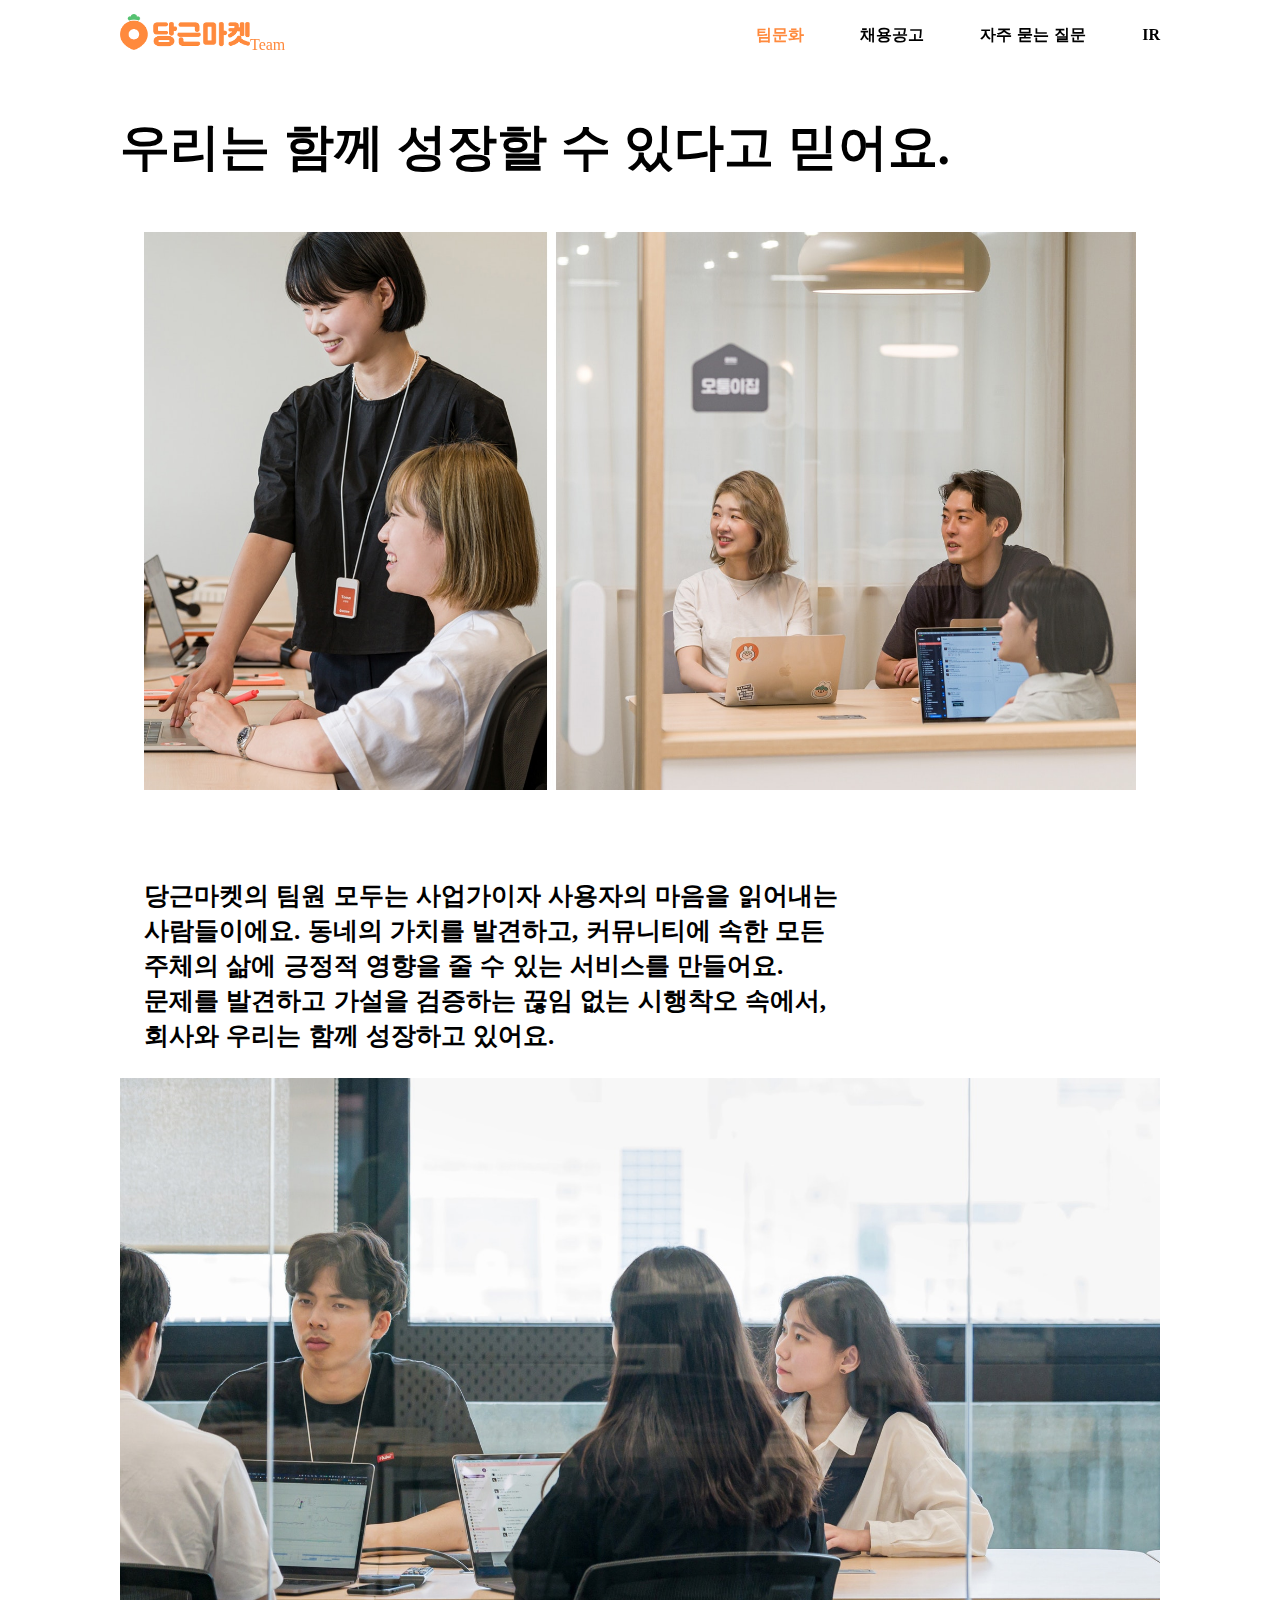
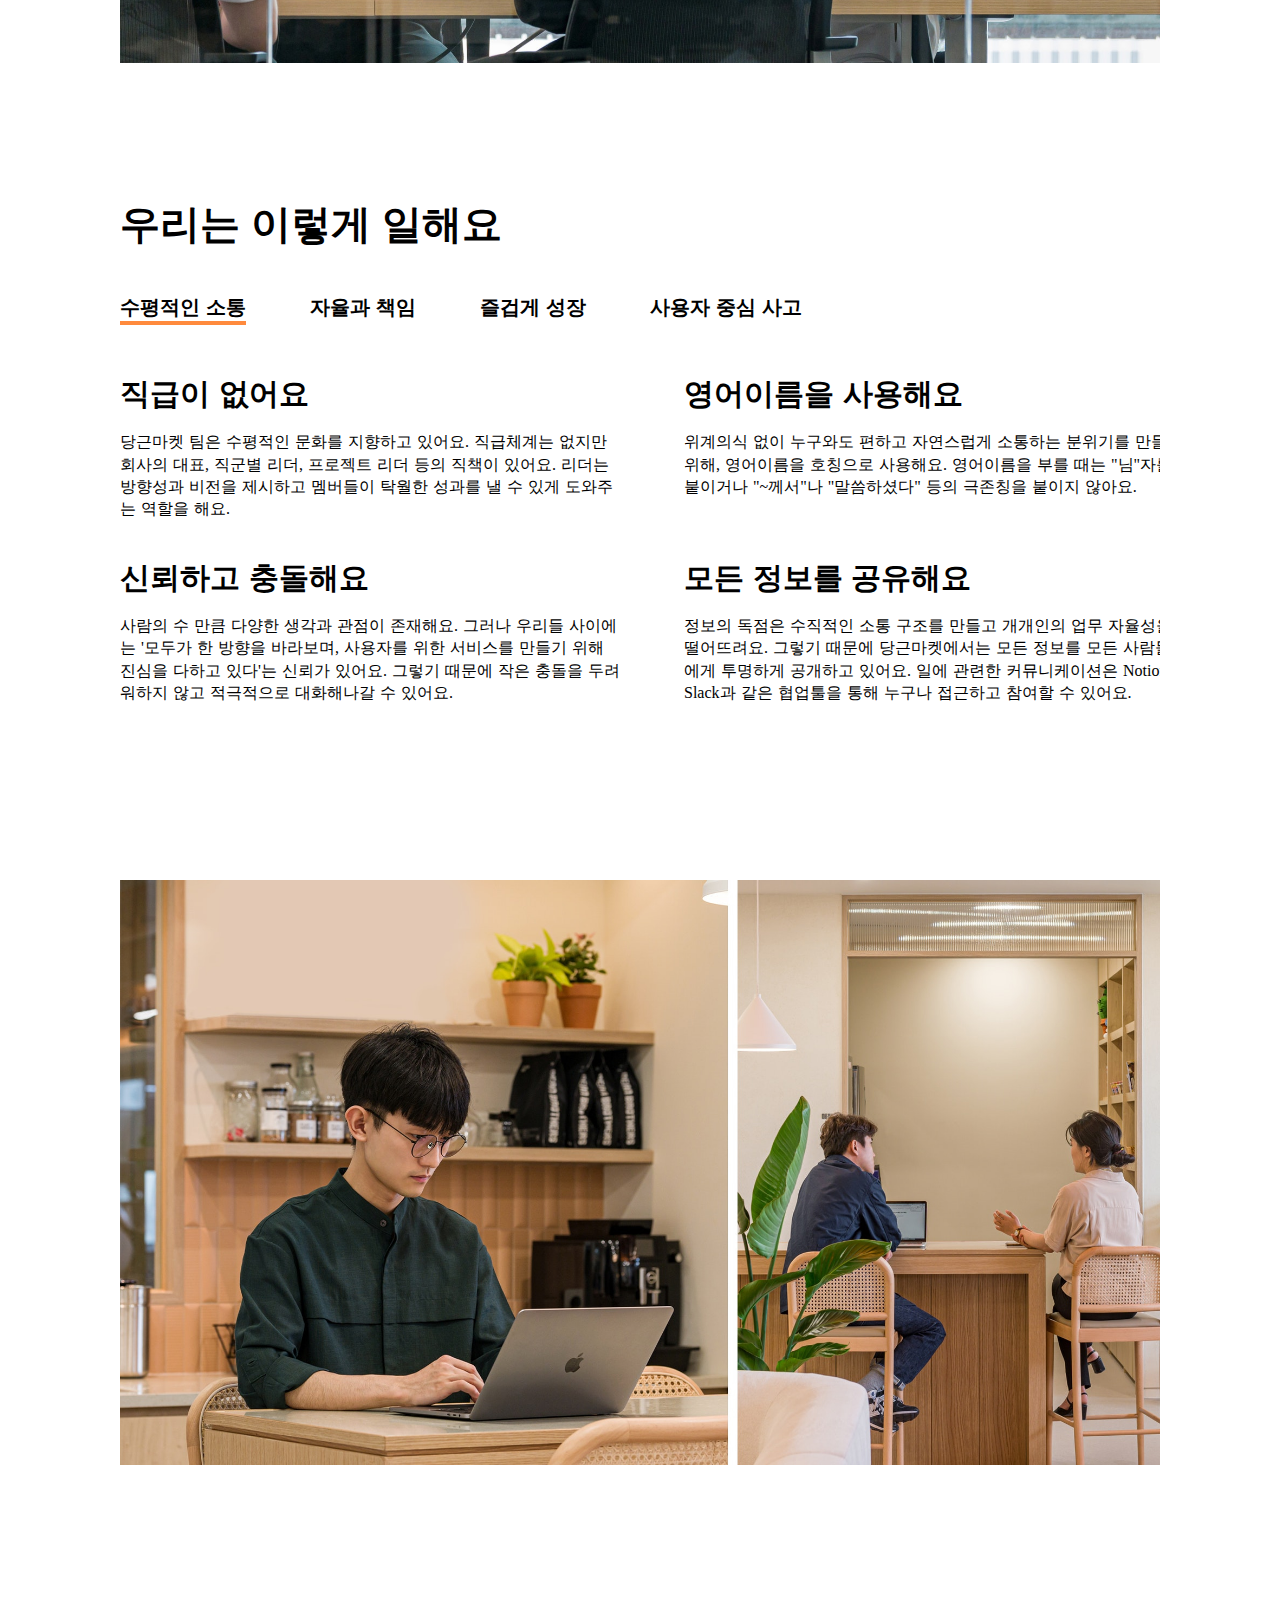
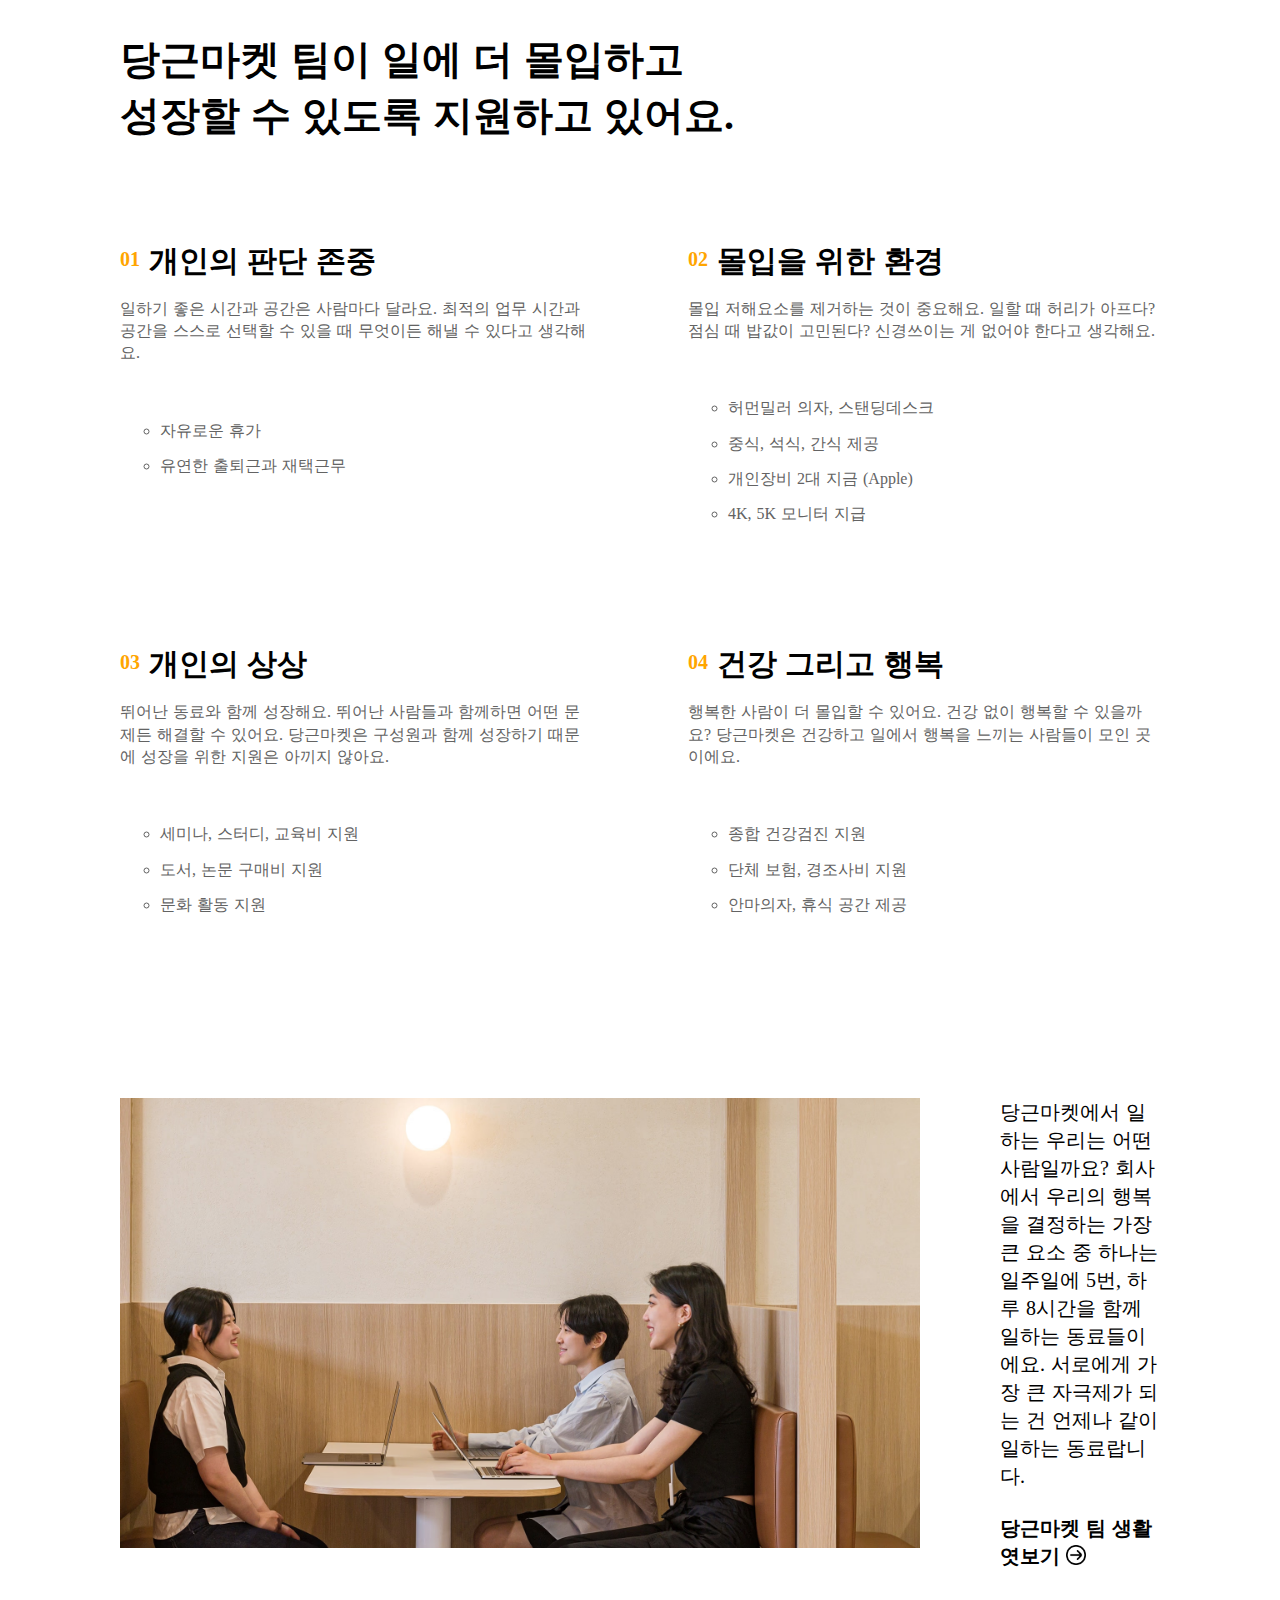
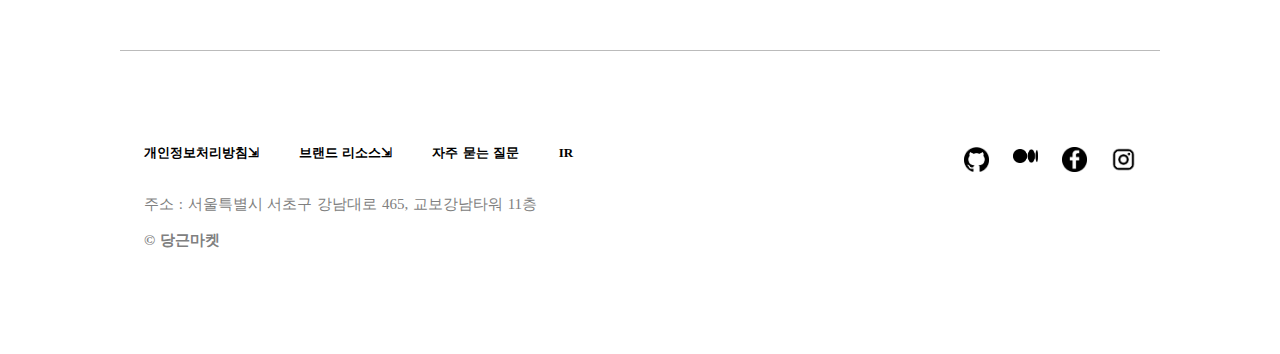
==== commit 63b838b2: "팀 문화 슬라이드 수정" ====
--- a/culture.html
+++ b/culture.html
@@ -44,123 +44,126 @@
             <div class="H unselected">사용자 중심 사고</div>
         </div>
 
-        <div class="WorkTV">
-            <div class="HowtoWork">
-                <div id="HW1">
-                    <section>
-                        <div class="HT">직급이 없어요</div>
-                        <p>당근마켓 팀은 수평적인 문화를 지향하고 있어요. 직급체계는
-                            없지만 회사의 대표, 직군별 리더, 프로젝트 리더 등의 직책이
-                            있어요. 리더는 방향성과 비전을 제시하고 멤버들이 탁월한 성과를
-                            낼 수 있게 도와주는 역할을 해요.
-                        </p>
-                    </section>
-                    <section>
-                        <div class="HT">영어이름을 사용해요</div>
-                        <p>
-                            위계의식 없이 누구와도 편하고 자연스럽게 소통하는 분위기를 
-                            만들기 위해, 영어이름을 호칭으로 사용해요. 영어이름을 부를 때는
-                            "님"자를 붙이거나 "~께서"나 "말씀하셨다" 등의 극존칭을 붙이지 않아요.
-                        </p>
-                    </section>
-                    <section>
-                        <div class="HT">신뢰하고 충돌해요</div>
-                        <p>
-                            사람의 수 만큼 다양한 생각과 관점이 존재해요. 그러나 우리들 사이에는
-                            '모두가 한 방향을 바라보며, 사용자를 위한 서비스를 만들기 위해
-                            진심을 다하고 있다'는 신뢰가 있어요. 그렇기 때문에 작은 충돌을
-                            두려워하지 않고 적극적으로 대화해나갈 수 있어요.
-                        </p>
-                    </section>
-                    <section>
-                        <div class="HT">모든 정보를 공유해요</div>
-                        <p>
-                            정보의 독점은 수직적인 소통 구조를 만들고 개개인의 업무
-                            자율성을 떨어뜨려요. 그렇기 때문에 당근마켓에서는 모든 정보를
-                            모든 사람들에게 투명하게 공개하고 있어요. 일에 관련한 커뮤니케이션은
-                            Notion, Slack과 같은 협업툴을 통해 누구나 접근하고 참여할 수 있어요.
-                        </p>
-                    </section>
-                </div>
-        
-                <div id="HW2">
-                    <section>
-                        <div class="HT">스스로 업무를 선택해요</div>
-                        <p>
-                            당근마켓 팀원 모두는 스스로 업무를 선택하여 일
-                            해요. 다른 누군가의 지시를 수동적으로 기다리지 않아요. 
-                            당근마켓의 팀은 회사가 향하는 명확한 비전 아래, 스
-                            스로 할 수 있는 일을 정의하고, 때에 맞추어 리더쉽과
-                            팔로우십을 모두 발휘할 수 있는 사람들이에요.
-                        </p>
-                    </section>
-                    <section>
-                        <div class="HT">규칙 없이 스스로 판단해요</div>
-                        <p>
-                            당근마켓에서는 식대도, 휴가도, 출퇴근도 엄격
-                            한 규칙에 의존하지 않고 스스로 판단하는 
-                            것을 지향해요. 뛰어난 인재들이 모인 조직은
-                            자유가 주어졌을 때 더 일을 잘할 수 있고, 이
-                            러한 개개인의 자율적인 판단들이 현명한 조직 문화
-                            로 이어질 것이라고 믿기 때문이에요.
-                        </p>
-                    </section>
-                </div>
-        
-                <div id="HW3">
-                    <section>
-                        <div class="HT">나보다 뛰어난 동료가 있어요</div>
-                        <p>
-                            하루 8시간을 함께하는 동료는 회사에서의 행복을 결정하
-                            는 가장 큰 요소 중 하나예요. 내가 존경할 수 있
-                            는 동료, 나보다 훌륭한 동료와 함께 일하는 
-                            것 만으로 큰 자극이 되고, 배움과 성장의 
-                            원동력이 돼요.
-                        </p>
-                    </section>
-                    <section>
-                        <div class="HT">우린 팀으로 일해요</div>
-                        <p>
-                            우리는 장점과 능력이 모두 달라요. 뛰어난 동
-                            료들이 모여서 서로 의지하고 배우며 같이 일
-                            할 때 세상에 더 좋은 변화를 일으킬 수 있어
-                            요. 함께 일하는 게 가장 즐거운 우리는 팀 플
-                            레이어에요.
-                        </p>
-                    </section>
-                    <section>
-                        <div class="HT">즐겁게 일하고, 크게 성장해요</div>
-                        <p>
-                            당근마켓에는 일에 대한 열정이 넘치고, 일로부터 삶의 
-                            에너지를 얻는 사람들이 모여있어요. 돈,명예, 승진 그 무
-                            엇보다 자신이 하는 일을 즐기는 사람들이죠. 시시각각 변
-                            하는 스타트업 생태계 안에서 새로운 도전과제들을 흔쾌히 받아
-                            들이며 자신을 끊임 없이 성장시키고 있어요.
-                        </p>
-                    </section>
-                </div>
-        
-                <div id="HW4">
-                    <section>
-                        <div class="HT">사용자가 겪는 문제를 정의하고 해결해요</div>
-                        <p>
-                            사용자가 겪는 불편함을 정의하고 해결하는 것이 우리는
-                            당근마켓 서비스를 만드는 이유에 대한 답을 해줘요. 사
-                            용자 가치를 최우선으로 생각해야 최고의 서비스를 만들 수
-                            있고 변화를 만들어낼 수 있다고 믿고 있어요.
-                        </p>
-                    </section>
-                    <section>
-                        <div class="HT">사용자와 정서적으로 연결돼요</div>
-                        <p>
-                            좋은 서비스는 특별한 사용자 경험을 갖고 있다고 생각해요. 당근마켓과 
-                            사용자가 정서적으로 연결되는 경험이 당근마켓이 가진 특별한 사용자 
-                            경험이라고 생각해요. 사용자 중심으로 생각하기 때문에 이런 경험을 만들 수 있어요.
-                        </p>
-                    </section>
-                </div>
-            </div>
-        </div>
+        <div class="workCont">
+            <div class="WorkTV">
+                <div class="HowtoWork">
+                    <div id="HW1">
+                        <section>
+                            <div class="HT">직급이 없어요</div>
+                            <p>당근마켓 팀은 수평적인 문화를 지향하고 있어요. 직급체계는
+                                없지만 회사의 대표, 직군별 리더, 프로젝트 리더 등의 직책이
+                                있어요. 리더는 방향성과 비전을 제시하고 멤버들이 탁월한 성과를
+                                낼 수 있게 도와주는 역할을 해요.
+                            </p>
+                        </section>
+                        <section>
+                            <div class="HT">영어이름을 사용해요</div>
+                            <p>
+                                위계의식 없이 누구와도 편하고 자연스럽게 소통하는 분위기를 
+                                만들기 위해, 영어이름을 호칭으로 사용해요. 영어이름을 부를 때는
+                                "님"자를 붙이거나 "~께서"나 "말씀하셨다" 등의 극존칭을 붙이지 않아요.
+                            </p>
+                        </section>
+                        <section>
+                            <div class="HT">신뢰하고 충돌해요</div>
+                            <p>
+                                사람의 수 만큼 다양한 생각과 관점이 존재해요. 그러나 우리들 사이에는
+                                '모두가 한 방향을 바라보며, 사용자를 위한 서비스를 만들기 위해
+                                진심을 다하고 있다'는 신뢰가 있어요. 그렇기 때문에 작은 충돌을
+                                두려워하지 않고 적극적으로 대화해나갈 수 있어요.
+                            </p>
+                        </section>
+                        <section>
+                            <div class="HT">모든 정보를 공유해요</div>
+                            <p>
+                                정보의 독점은 수직적인 소통 구조를 만들고 개개인의 업무
+                                자율성을 떨어뜨려요. 그렇기 때문에 당근마켓에서는 모든 정보를
+                                모든 사람들에게 투명하게 공개하고 있어요. 일에 관련한 커뮤니케이션은
+                                Notion, Slack과 같은 협업툴을 통해 누구나 접근하고 참여할 수 있어요.
+                            </p>
+                        </section>
+                    </div>
+            
+                    <div id="HW2">
+                        <section>
+                            <div class="HT">스스로 업무를 선택해요</div>
+                            <p>
+                                당근마켓 팀원 모두는 스스로 업무를 선택하여 일
+                                해요. 다른 누군가의 지시를 수동적으로 기다리지 않아요. 
+                                당근마켓의 팀은 회사가 향하는 명확한 비전 아래, 스
+                                스로 할 수 있는 일을 정의하고, 때에 맞추어 리더쉽과
+                                팔로우십을 모두 발휘할 수 있는 사람들이에요.
+                            </p>
+                        </section>
+                        <section>
+                            <div class="HT">규칙 없이 스스로 판단해요</div>
+                            <p>
+                                당근마켓에서는 식대도, 휴가도, 출퇴근도 엄격
+                                한 규칙에 의존하지 않고 스스로 판단하는 
+                                것을 지향해요. 뛰어난 인재들이 모인 조직은
+                                자유가 주어졌을 때 더 일을 잘할 수 있고, 이
+                                러한 개개인의 자율적인 판단들이 현명한 조직 문화
+                                로 이어질 것이라고 믿기 때문이에요.
+                            </p>
+                        </section>
+                    </div>
+            
+                    <div id="HW3">
+                        <section>
+                            <div class="HT">나보다 뛰어난 동료가 있어요</div>
+                            <p>
+                                하루 8시간을 함께하는 동료는 회사에서의 행복을 결정하
+                                는 가장 큰 요소 중 하나예요. 내가 존경할 수 있
+                                는 동료, 나보다 훌륭한 동료와 함께 일하는 
+                                것 만으로 큰 자극이 되고, 배움과 성장의 
+                                원동력이 돼요.
+                            </p>
+                        </section>
+                        <section>
+                            <div class="HT">우린 팀으로 일해요</div>
+                            <p>
+                                우리는 장점과 능력이 모두 달라요. 뛰어난 동
+                                료들이 모여서 서로 의지하고 배우며 같이 일
+                                할 때 세상에 더 좋은 변화를 일으킬 수 있어
+                                요. 함께 일하는 게 가장 즐거운 우리는 팀 플
+                                레이어에요.
+                            </p>
+                        </section>
+                        <section>
+                            <div class="HT">즐겁게 일하고, 크게 성장해요</div>
+                            <p>
+                                당근마켓에는 일에 대한 열정이 넘치고, 일로부터 삶의 
+                                에너지를 얻는 사람들이 모여있어요. 돈,명예, 승진 그 무
+                                엇보다 자신이 하는 일을 즐기는 사람들이죠. 시시각각 변
+                                하는 스타트업 생태계 안에서 새로운 도전과제들을 흔쾌히 받아
+                                들이며 자신을 끊임 없이 성장시키고 있어요.
+                            </p>
+                        </section>
+                    </div>
+            
+                    <div id="HW4">
+                        <section>
+                            <div class="HT">사용자가 겪는 문제를 정의하고 해결해요</div>
+                            <p>
+                                사용자가 겪는 불편함을 정의하고 해결하는 것이 우리는
+                                당근마켓 서비스를 만드는 이유에 대한 답을 해줘요. 사
+                                용자 가치를 최우선으로 생각해야 최고의 서비스를 만들 수
+                                있고 변화를 만들어낼 수 있다고 믿고 있어요.
+                            </p>
+                        </section>
+                        <section>
+                            <div class="HT">사용자와 정서적으로 연결돼요</div>
+                            <p>
+                                좋은 서비스는 특별한 사용자 경험을 갖고 있다고 생각해요. 당근마켓과 
+                                사용자가 정서적으로 연결되는 경험이 당근마켓이 가진 특별한 사용자 
+                                경험이라고 생각해요. 사용자 중심으로 생각하기 때문에 이런 경험을 만들 수 있어요.
+                            </p>
+                        </section>
+                    </div>
+                </div>
+            </div>
+        </div>
+        
         
         <div id="TImage">
             <img src="./static/images/culture3.jpg">
--- a/static/style.css
+++ b/static/style.css
@@ -221,13 +221,12 @@
 #teamIntroduction {
     margin-top: 100px;
     margin-bottom: 100px;
-    width: 100%;
     overflow: hidden;
 }
 
 .container {
-    width: 100%;
-    transition: left 0.5s ease-in;
+    width: 300%;
+    transition: 0.5s ease-in;
     height: auto;
     position: relative;
     z-index: -1;
@@ -250,33 +249,6 @@
     min-width: 100%;
     justify-content: center;
 }
-
-/* .introDetail {
-    display: flex;
-    flex-direction: row;
-    gap: 2.5rem;
-    overflow: hidden;
-    margin-bottom: 50px;
-
-}
-
-.container {
-    width: 300%;
-    height: 100%;
-    transition: transform 0.5s;
-    height: auto;
-    overflow: hidden;
-}
-
-.group {
-    display: flex;
-    flex-direction: row;
-    gap: 3.5rem;
-    margin: 0px;
-    width: 100vw;
-    justify-content: center;
-    float: left;
-} */
 
 .member {
     display: grid;
@@ -285,20 +257,6 @@
     row-gap: 2rem;
 }
 
-/* .memberPicture {
-    margin: 0px;
-    min-width: 300px;
-    height: auto;
-    display: grid;
-} */
-
-/*
-@media (min-width: 48em) {
-    .memberPicture {
-        width: 400px;
-    }
-}*/
-
 .memberNote {
     display: flex;
     flex-direction: column;
@@ -307,12 +265,6 @@
     gap: 2rem;
 }
 
-/* .memberPicture img {
-    max-width: 100%;
-    height: auto;
-    display: block;
-} */
-
 .member > picture {
     margin: 0;
 }
@@ -339,17 +291,7 @@
     color: rgb(82, 82, 82);
 }
 
-/* .btn img {
-    width: 14px;
-    height: auto;
-} */
-/*
-.button > .btn:active {
-    background-color: black;
-    color: white;
-}*/
-
-.button {
+#button {
     text-align: center;
     display: flex;
     justify-content: center;
@@ -357,10 +299,8 @@
     scroll-behavior: smooth;
 }
 
-.button img {
-    width: 14px;
-    height: auto;
-    cursor: pointer;
+#button .btn {
+    text-decoration: none;
 }
 
 @media (max-width: 87.5em) {
@@ -396,23 +336,6 @@
     opacity: 0.3;
 }
 
-/* .introDetail .goRight {
-    display: flex;
-    width: 100%;
-    height: 100%;
-    top: -900px;
-} */
-
-/* .introDetail .goRight img{
-    width: 45px;
-} */
-/* 
-.btnContainer {
-    position: absolute;
-    left: calc(95% + 1px);
-    top: 1rem
-} */
-
 .TextAndBtn {
     display: flex;
     flex-direction: row;
@@ -420,15 +343,17 @@
 
 /* js button */
 .menu_selected {
-    background: url(./images/blackcircle.jpg);
+    content: url(./images/blackcircle.jpg);
     width: 14px;
     height: 14px;
+    cursor: pointer;
 }
 
 .menu_unselected {
-    background: url(./images/circle.jpg);
+    content: url(./images/circle.jpg);
     width: 14px;
     height: 14px;
+    cursor: pointer;
 }
 
 /*팀 문화*/
--- a/static/culture.css
+++ b/static/culture.css
@@ -87,12 +87,8 @@
 }
 
 .unselected {
-    border-bottom: none;
-}
-
-/* .HTT > div {
-    border-bottom: solid 4px orange;
-} */
+    border-bottom: 4px;
+}
 
 .HT {
     font-weight: bold;
@@ -100,25 +96,31 @@
 }
 
 #HW1, #HW2, #HW3, #HW4  {
+    display: grid;
+    grid-template-columns: 500px 500px;
+    gap: 1.25rem 4rem;
+}
+
+.workCont {
     overflow: hidden;
-    display: grid;
-    grid-template-columns: 1fr 1fr;
-    gap: 1.25rem 2.1875rem;
-    width: 100%;
 }
 
 .WorkTV {
     transition: 0.3s ease-in-out;
+    height: auto;
     margin: 0.7;
-    width: 100%;
+    display: block;
 }
 
 .HowtoWork {
-    overflow-x: hidden;
-    display: grid;
+    display: flex;
+    flex-direction: row;
     gap: 5rem;
-    grid-template-columns: repeat(4, 100%);
+    /* display: grid;
+    gap: 5rem;
+    grid-template-columns: repeat(4, 100%); */
     margin-bottom: 10rem;
+    width: 400%;
 }
 
 #TImage {
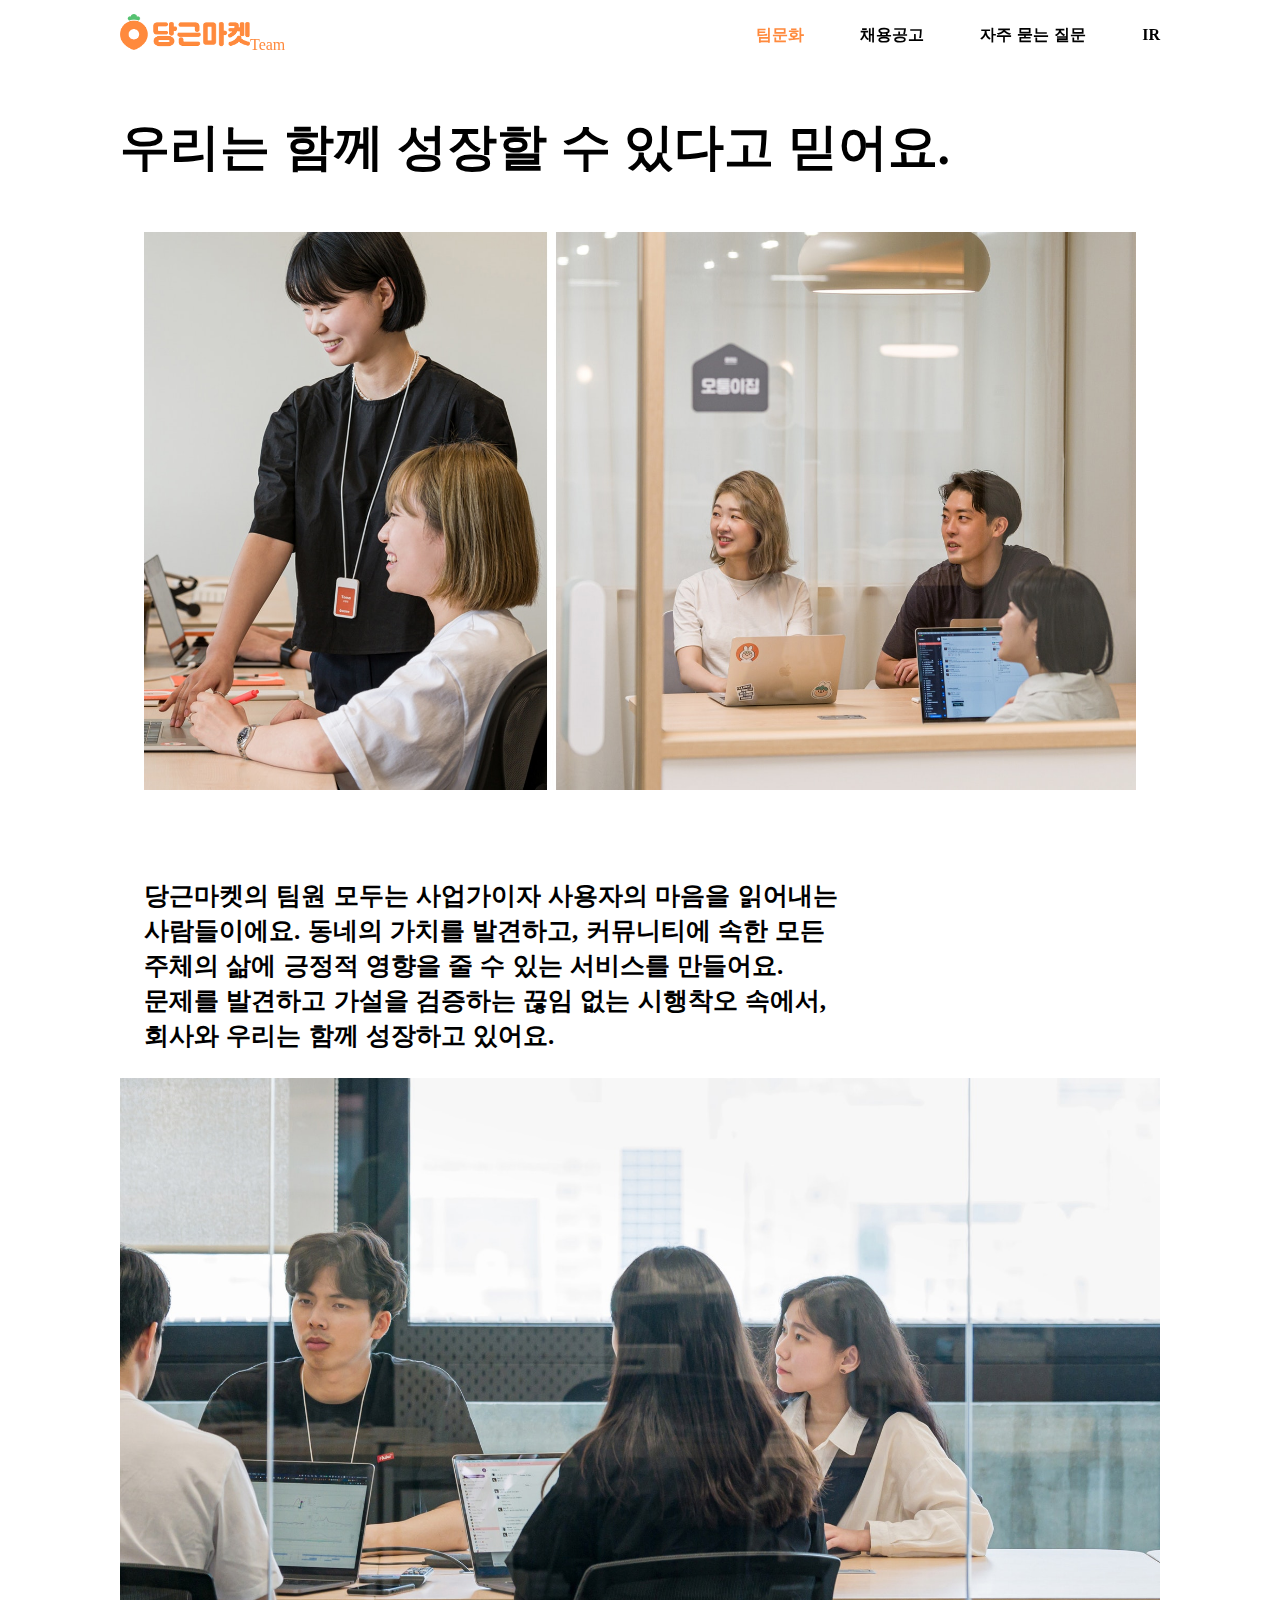
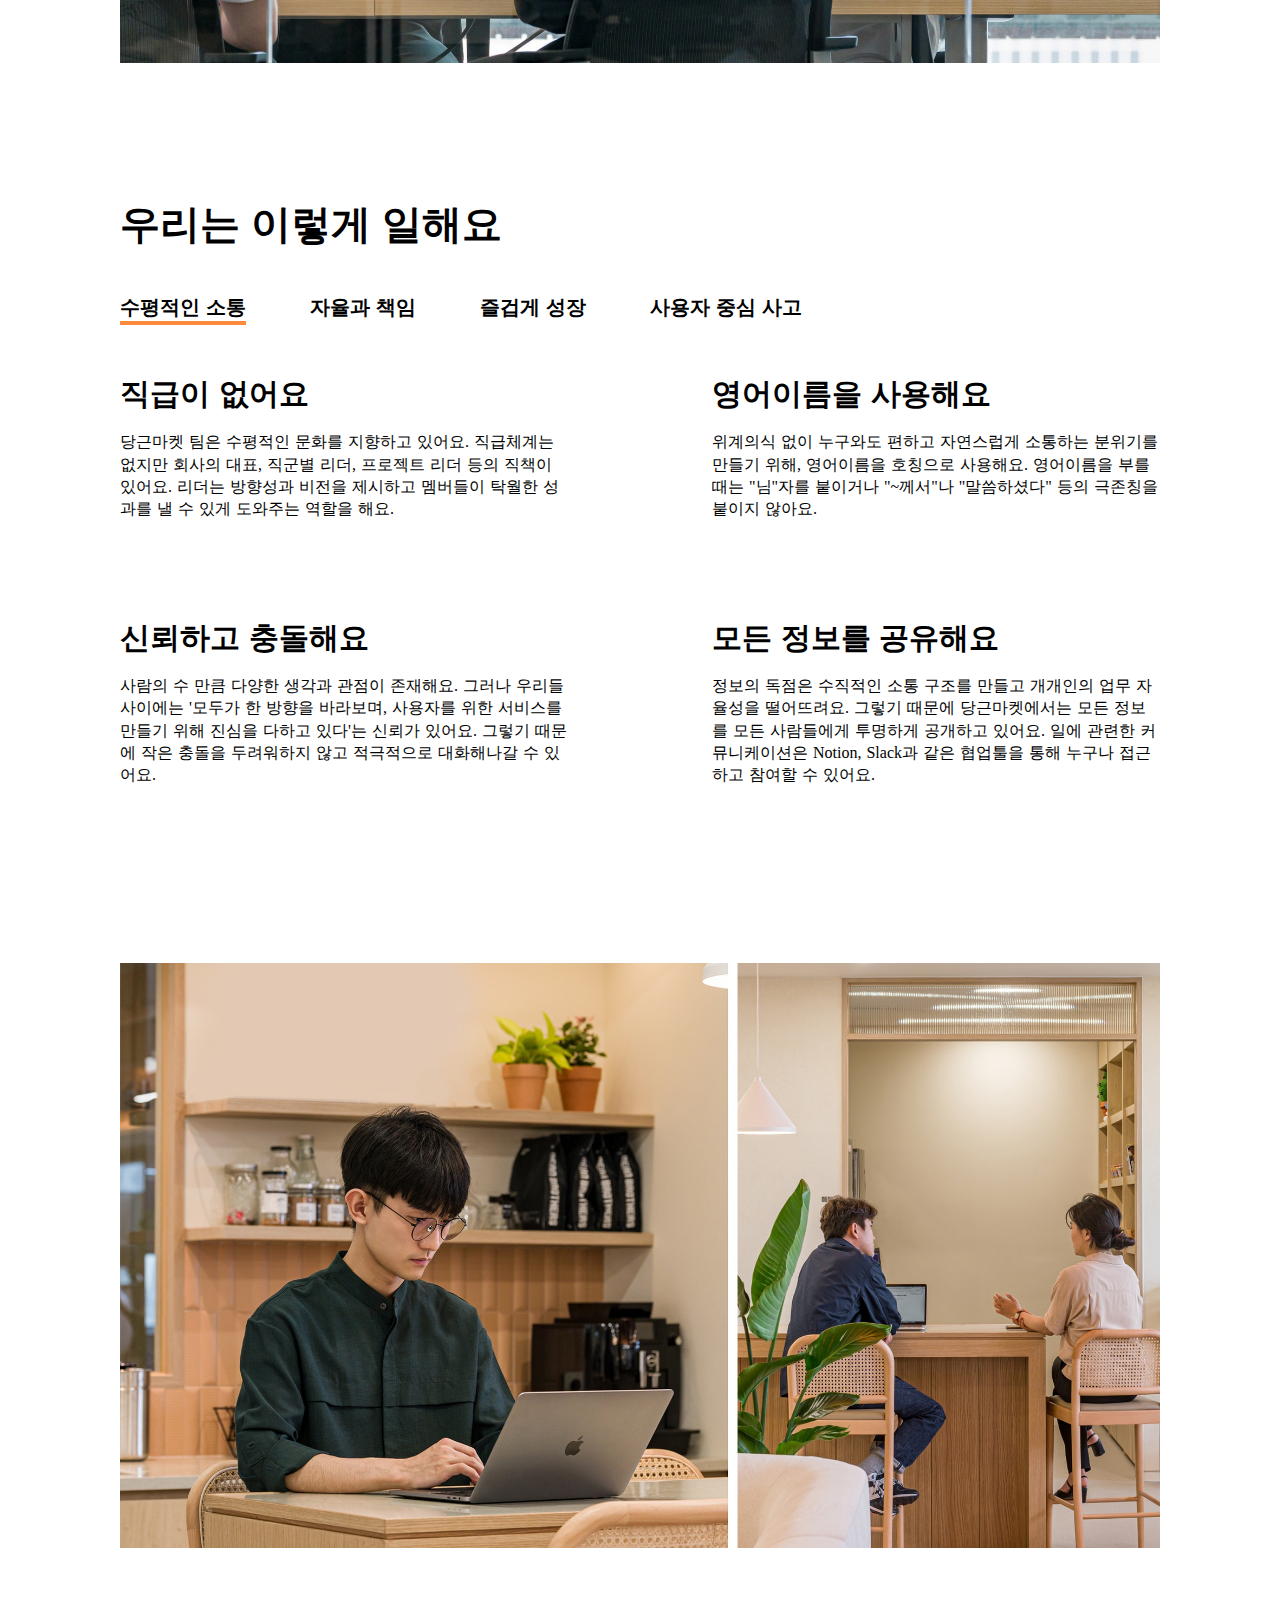
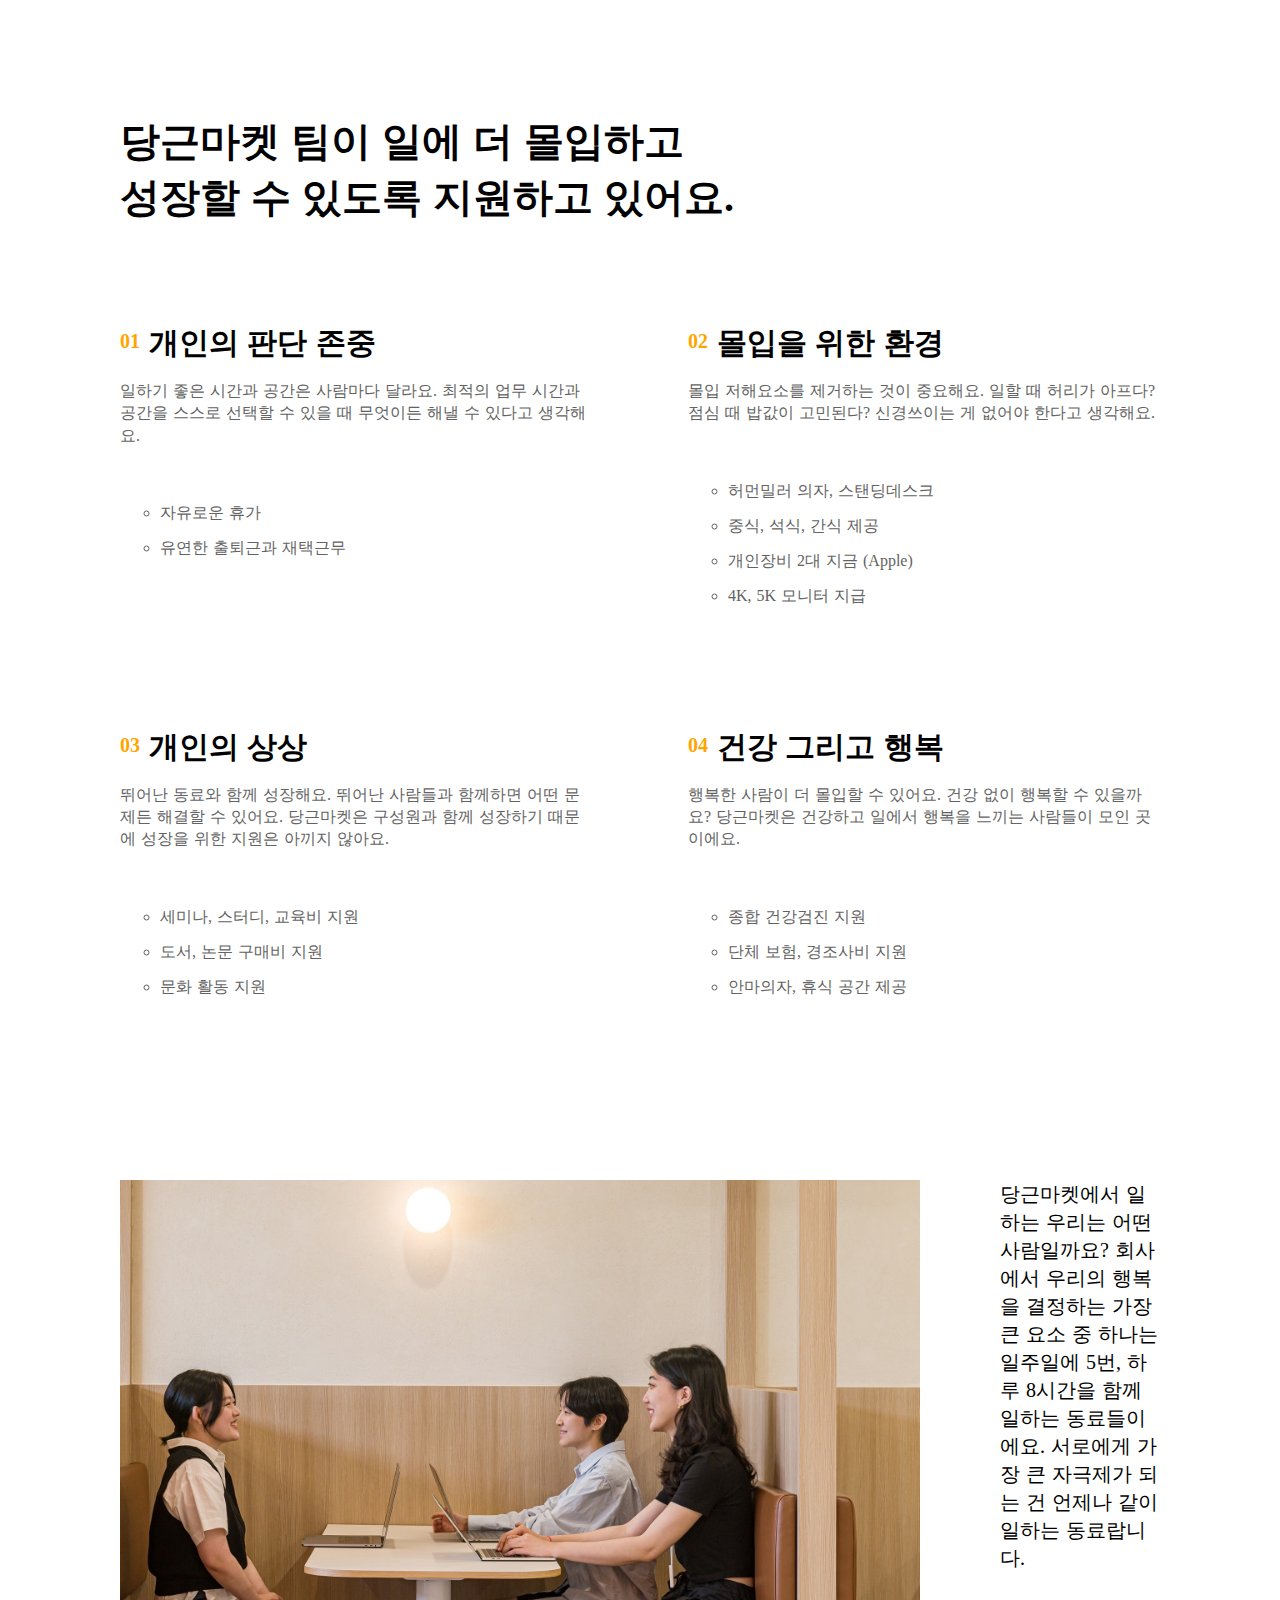
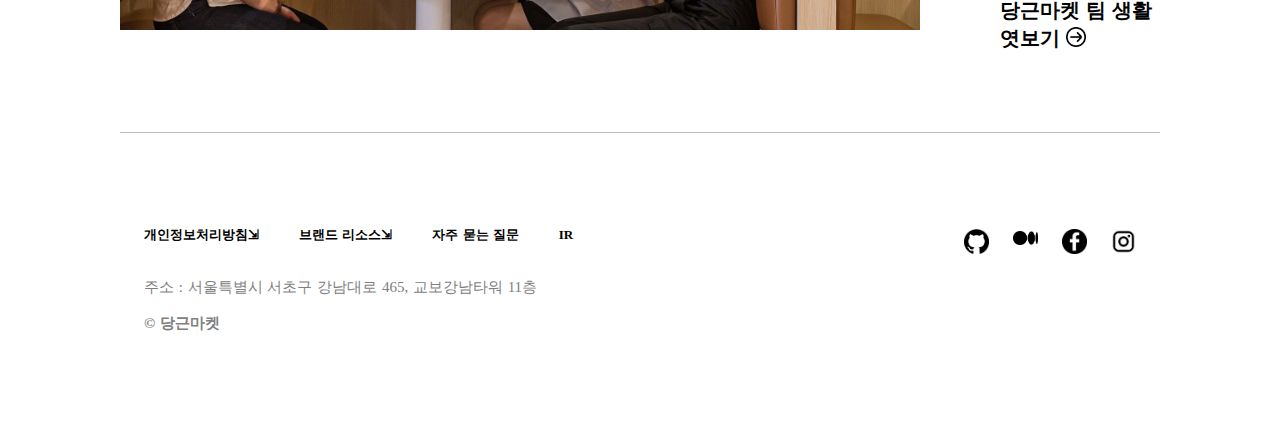
==== commit 77339cb8: "팀 문화 슬라이드 수정" ====
--- a/culture.html
+++ b/culture.html
@@ -47,119 +47,124 @@
         <div class="workCont">
             <div class="WorkTV">
                 <div class="HowtoWork">
-                    <div id="HW1">
-                        <section>
-                            <div class="HT">직급이 없어요</div>
-                            <p>당근마켓 팀은 수평적인 문화를 지향하고 있어요. 직급체계는
-                                없지만 회사의 대표, 직군별 리더, 프로젝트 리더 등의 직책이
-                                있어요. 리더는 방향성과 비전을 제시하고 멤버들이 탁월한 성과를
-                                낼 수 있게 도와주는 역할을 해요.
-                            </p>
-                        </section>
-                        <section>
-                            <div class="HT">영어이름을 사용해요</div>
-                            <p>
-                                위계의식 없이 누구와도 편하고 자연스럽게 소통하는 분위기를 
-                                만들기 위해, 영어이름을 호칭으로 사용해요. 영어이름을 부를 때는
-                                "님"자를 붙이거나 "~께서"나 "말씀하셨다" 등의 극존칭을 붙이지 않아요.
-                            </p>
-                        </section>
-                        <section>
-                            <div class="HT">신뢰하고 충돌해요</div>
-                            <p>
-                                사람의 수 만큼 다양한 생각과 관점이 존재해요. 그러나 우리들 사이에는
-                                '모두가 한 방향을 바라보며, 사용자를 위한 서비스를 만들기 위해
-                                진심을 다하고 있다'는 신뢰가 있어요. 그렇기 때문에 작은 충돌을
-                                두려워하지 않고 적극적으로 대화해나갈 수 있어요.
-                            </p>
-                        </section>
-                        <section>
-                            <div class="HT">모든 정보를 공유해요</div>
-                            <p>
-                                정보의 독점은 수직적인 소통 구조를 만들고 개개인의 업무
-                                자율성을 떨어뜨려요. 그렇기 때문에 당근마켓에서는 모든 정보를
-                                모든 사람들에게 투명하게 공개하고 있어요. 일에 관련한 커뮤니케이션은
-                                Notion, Slack과 같은 협업툴을 통해 누구나 접근하고 참여할 수 있어요.
-                            </p>
-                        </section>
-                    </div>
-            
-                    <div id="HW2">
-                        <section>
-                            <div class="HT">스스로 업무를 선택해요</div>
-                            <p>
-                                당근마켓 팀원 모두는 스스로 업무를 선택하여 일
-                                해요. 다른 누군가의 지시를 수동적으로 기다리지 않아요. 
-                                당근마켓의 팀은 회사가 향하는 명확한 비전 아래, 스
-                                스로 할 수 있는 일을 정의하고, 때에 맞추어 리더쉽과
-                                팔로우십을 모두 발휘할 수 있는 사람들이에요.
-                            </p>
-                        </section>
-                        <section>
-                            <div class="HT">규칙 없이 스스로 판단해요</div>
-                            <p>
-                                당근마켓에서는 식대도, 휴가도, 출퇴근도 엄격
-                                한 규칙에 의존하지 않고 스스로 판단하는 
-                                것을 지향해요. 뛰어난 인재들이 모인 조직은
-                                자유가 주어졌을 때 더 일을 잘할 수 있고, 이
-                                러한 개개인의 자율적인 판단들이 현명한 조직 문화
-                                로 이어질 것이라고 믿기 때문이에요.
-                            </p>
-                        </section>
-                    </div>
-            
-                    <div id="HW3">
-                        <section>
-                            <div class="HT">나보다 뛰어난 동료가 있어요</div>
-                            <p>
-                                하루 8시간을 함께하는 동료는 회사에서의 행복을 결정하
-                                는 가장 큰 요소 중 하나예요. 내가 존경할 수 있
-                                는 동료, 나보다 훌륭한 동료와 함께 일하는 
-                                것 만으로 큰 자극이 되고, 배움과 성장의 
-                                원동력이 돼요.
-                            </p>
-                        </section>
-                        <section>
-                            <div class="HT">우린 팀으로 일해요</div>
-                            <p>
-                                우리는 장점과 능력이 모두 달라요. 뛰어난 동
-                                료들이 모여서 서로 의지하고 배우며 같이 일
-                                할 때 세상에 더 좋은 변화를 일으킬 수 있어
-                                요. 함께 일하는 게 가장 즐거운 우리는 팀 플
-                                레이어에요.
-                            </p>
-                        </section>
-                        <section>
-                            <div class="HT">즐겁게 일하고, 크게 성장해요</div>
-                            <p>
-                                당근마켓에는 일에 대한 열정이 넘치고, 일로부터 삶의 
-                                에너지를 얻는 사람들이 모여있어요. 돈,명예, 승진 그 무
-                                엇보다 자신이 하는 일을 즐기는 사람들이죠. 시시각각 변
-                                하는 스타트업 생태계 안에서 새로운 도전과제들을 흔쾌히 받아
-                                들이며 자신을 끊임 없이 성장시키고 있어요.
-                            </p>
-                        </section>
-                    </div>
-            
-                    <div id="HW4">
-                        <section>
-                            <div class="HT">사용자가 겪는 문제를 정의하고 해결해요</div>
-                            <p>
-                                사용자가 겪는 불편함을 정의하고 해결하는 것이 우리는
-                                당근마켓 서비스를 만드는 이유에 대한 답을 해줘요. 사
-                                용자 가치를 최우선으로 생각해야 최고의 서비스를 만들 수
-                                있고 변화를 만들어낼 수 있다고 믿고 있어요.
-                            </p>
-                        </section>
-                        <section>
-                            <div class="HT">사용자와 정서적으로 연결돼요</div>
-                            <p>
-                                좋은 서비스는 특별한 사용자 경험을 갖고 있다고 생각해요. 당근마켓과 
-                                사용자가 정서적으로 연결되는 경험이 당근마켓이 가진 특별한 사용자 
-                                경험이라고 생각해요. 사용자 중심으로 생각하기 때문에 이런 경험을 만들 수 있어요.
-                            </p>
-                        </section>
-                    </div>
+                    <section class="HS">
+                        <div class="HW">
+                            <section>
+                                <div class="HT">직급이 없어요</div>
+                                <p>당근마켓 팀은 수평적인 문화를 지향하고 있어요. 직급체계는
+                                    없지만 회사의 대표, 직군별 리더, 프로젝트 리더 등의 직책이
+                                    있어요. 리더는 방향성과 비전을 제시하고 멤버들이 탁월한 성과를
+                                    낼 수 있게 도와주는 역할을 해요.
+                                </p>
+                            </section>
+                            <section>
+                                <div class="HT">영어이름을 사용해요</div>
+                                <p>
+                                    위계의식 없이 누구와도 편하고 자연스럽게 소통하는 분위기를 
+                                    만들기 위해, 영어이름을 호칭으로 사용해요. 영어이름을 부를 때는
+                                    "님"자를 붙이거나 "~께서"나 "말씀하셨다" 등의 극존칭을 붙이지 않아요.
+                                </p>
+                            </section>
+                            <section>
+                                <div class="HT">신뢰하고 충돌해요</div>
+                                <p>
+                                    사람의 수 만큼 다양한 생각과 관점이 존재해요. 그러나 우리들 사이에는
+                                    '모두가 한 방향을 바라보며, 사용자를 위한 서비스를 만들기 위해
+                                    진심을 다하고 있다'는 신뢰가 있어요. 그렇기 때문에 작은 충돌을
+                                    두려워하지 않고 적극적으로 대화해나갈 수 있어요.
+                                </p>
+                            </section>
+                            <section>
+                                <div class="HT">모든 정보를 공유해요</div>
+                                <p>
+                                    정보의 독점은 수직적인 소통 구조를 만들고 개개인의 업무
+                                    자율성을 떨어뜨려요. 그렇기 때문에 당근마켓에서는 모든 정보를
+                                    모든 사람들에게 투명하게 공개하고 있어요. 일에 관련한 커뮤니케이션은
+                                    Notion, Slack과 같은 협업툴을 통해 누구나 접근하고 참여할 수 있어요.
+                                </p>
+                            </section>
+                        </div>
+                    </section>
+                    <section class="HS">
+                        <div class="HW">
+                            <section>
+                                <div class="HT">스스로 업무를 선택해요</div>
+                                <p>
+                                    당근마켓 팀원 모두는 스스로 업무를 선택하여 일
+                                    해요. 다른 누군가의 지시를 수동적으로 기다리지 않아요. 
+                                    당근마켓의 팀은 회사가 향하는 명확한 비전 아래, 스
+                                    스로 할 수 있는 일을 정의하고, 때에 맞추어 리더쉽과
+                                    팔로우십을 모두 발휘할 수 있는 사람들이에요.
+                                </p>
+                            </section>
+                            <section>
+                                <div class="HT">규칙 없이 스스로 판단해요</div>
+                                <p>
+                                    당근마켓에서는 식대도, 휴가도, 출퇴근도 엄격
+                                    한 규칙에 의존하지 않고 스스로 판단하는 
+                                    것을 지향해요. 뛰어난 인재들이 모인 조직은
+                                    자유가 주어졌을 때 더 일을 잘할 수 있고, 이
+                                    러한 개개인의 자율적인 판단들이 현명한 조직 문화
+                                    로 이어질 것이라고 믿기 때문이에요.
+                                </p>
+                            </section>
+                        </div>
+                    </section>
+                    <section class="HS">
+                        <div class="HW">
+                            <section>
+                                <div class="HT">나보다 뛰어난 동료가 있어요</div>
+                                <p>
+                                    하루 8시간을 함께하는 동료는 회사에서의 행복을 결정하
+                                    는 가장 큰 요소 중 하나예요. 내가 존경할 수 있
+                                    는 동료, 나보다 훌륭한 동료와 함께 일하는 
+                                    것 만으로 큰 자극이 되고, 배움과 성장의 
+                                    원동력이 돼요.
+                                </p>
+                            </section>
+                            <section>
+                                <div class="HT">우린 팀으로 일해요</div>
+                                <p>
+                                    우리는 장점과 능력이 모두 달라요. 뛰어난 동
+                                    료들이 모여서 서로 의지하고 배우며 같이 일
+                                    할 때 세상에 더 좋은 변화를 일으킬 수 있어
+                                    요. 함께 일하는 게 가장 즐거운 우리는 팀 플
+                                    레이어에요.
+                                </p>
+                            </section>
+                            <section>
+                                <div class="HT">즐겁게 일하고, 크게 성장해요</div>
+                                <p>
+                                    당근마켓에는 일에 대한 열정이 넘치고, 일로부터 삶의 
+                                    에너지를 얻는 사람들이 모여있어요. 돈,명예, 승진 그 무
+                                    엇보다 자신이 하는 일을 즐기는 사람들이죠. 시시각각 변
+                                    하는 스타트업 생태계 안에서 새로운 도전과제들을 흔쾌히 받아
+                                    들이며 자신을 끊임 없이 성장시키고 있어요.
+                                </p>
+                            </section>
+                        </div>
+                    </section>
+                    <section class="HS">
+                        <div class="HW">
+                            <section>
+                                <div class="HT">사용자가 겪는 문제를 정의하고 해결해요</div>
+                                <p>
+                                    사용자가 겪는 불편함을 정의하고 해결하는 것이 우리는
+                                    당근마켓 서비스를 만드는 이유에 대한 답을 해줘요. 사
+                                    용자 가치를 최우선으로 생각해야 최고의 서비스를 만들 수
+                                    있고 변화를 만들어낼 수 있다고 믿고 있어요.
+                                </p>
+                            </section>
+                            <section>
+                                <div class="HT">사용자와 정서적으로 연결돼요</div>
+                                <p>
+                                    좋은 서비스는 특별한 사용자 경험을 갖고 있다고 생각해요. 당근마켓과 
+                                    사용자가 정서적으로 연결되는 경험이 당근마켓이 가진 특별한 사용자 
+                                    경험이라고 생각해요. 사용자 중심으로 생각하기 때문에 이런 경험을 만들 수 있어요.
+                                </p>
+                            </section>
+                        </div>
+                    </section>
                 </div>
             </div>
         </div>
--- a/static/style.css
+++ b/static/style.css
@@ -37,7 +37,7 @@
 }
 
 .menu a:hover {
-    color: gray;
+    color: rgb(255, 138, 61);
 }
 
 .banner {
--- a/static/culture.css
+++ b/static/culture.css
@@ -95,10 +95,14 @@
     font-size: 30px;
 }
 
-#HW1, #HW2, #HW3, #HW4  {
-    display: grid;
-    grid-template-columns: 500px 500px;
-    gap: 1.25rem 4rem;
+.HW  {
+    display: grid;
+    grid-template-columns: 1fr 1fr;
+    gap: 5rem 9rem;
+}
+
+.HS {
+    width: 100%;
 }
 
 .workCont {
@@ -115,13 +119,27 @@
 .HowtoWork {
     display: flex;
     flex-direction: row;
-    gap: 5rem;
-    /* display: grid;
-    gap: 5rem;
-    grid-template-columns: repeat(4, 100%); */
+    display: grid;
+    grid-template-columns: repeat(4, 100%);
     margin-bottom: 10rem;
-    width: 400%;
-}
+    width: 100%;
+}
+
+/* .trans1 {
+    transform: translate(0%);
+}
+
+.trans2 {
+    transform: translateX(-100% + 7em);
+} 
+
+.trans3 {
+    transform: translateX(-200% + 7em);
+}
+
+.trans4 {
+    transform: translateX(-300% + 7em);
+} */
 
 #TImage {
     display: block;
